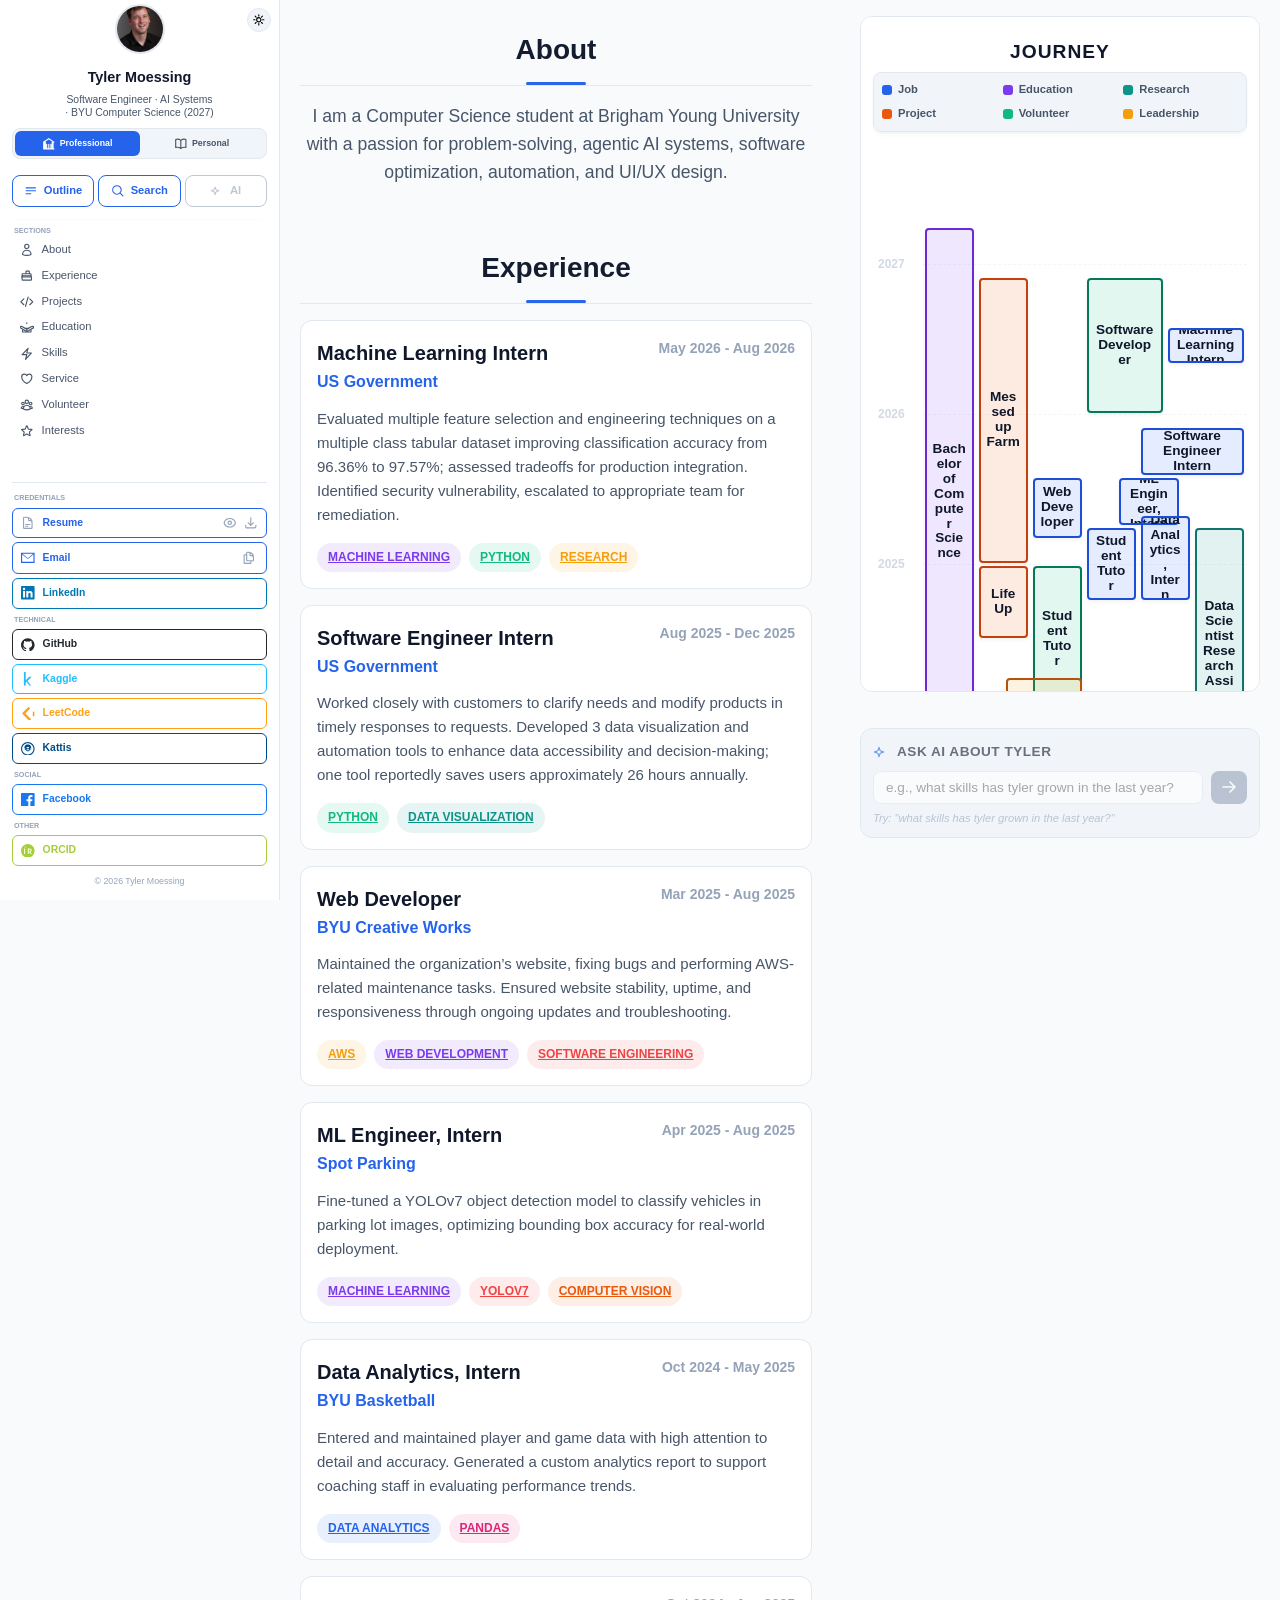
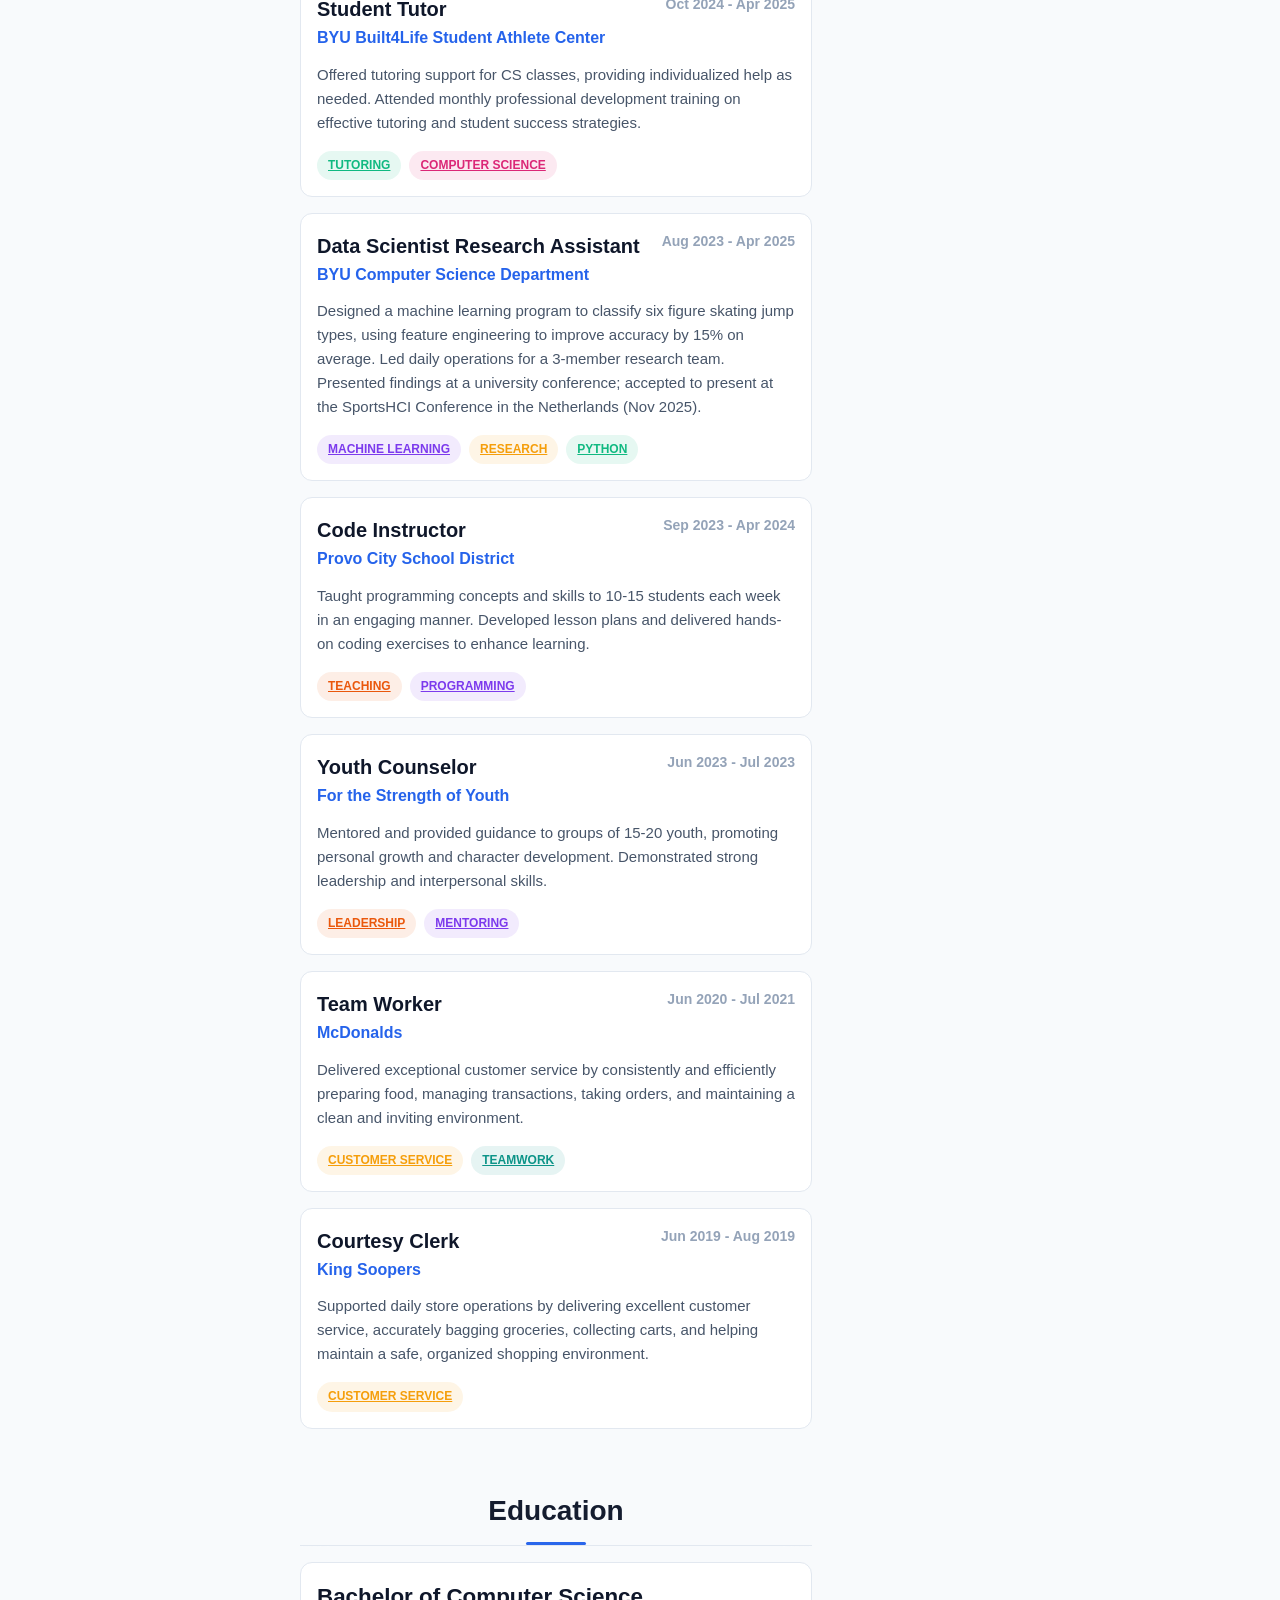
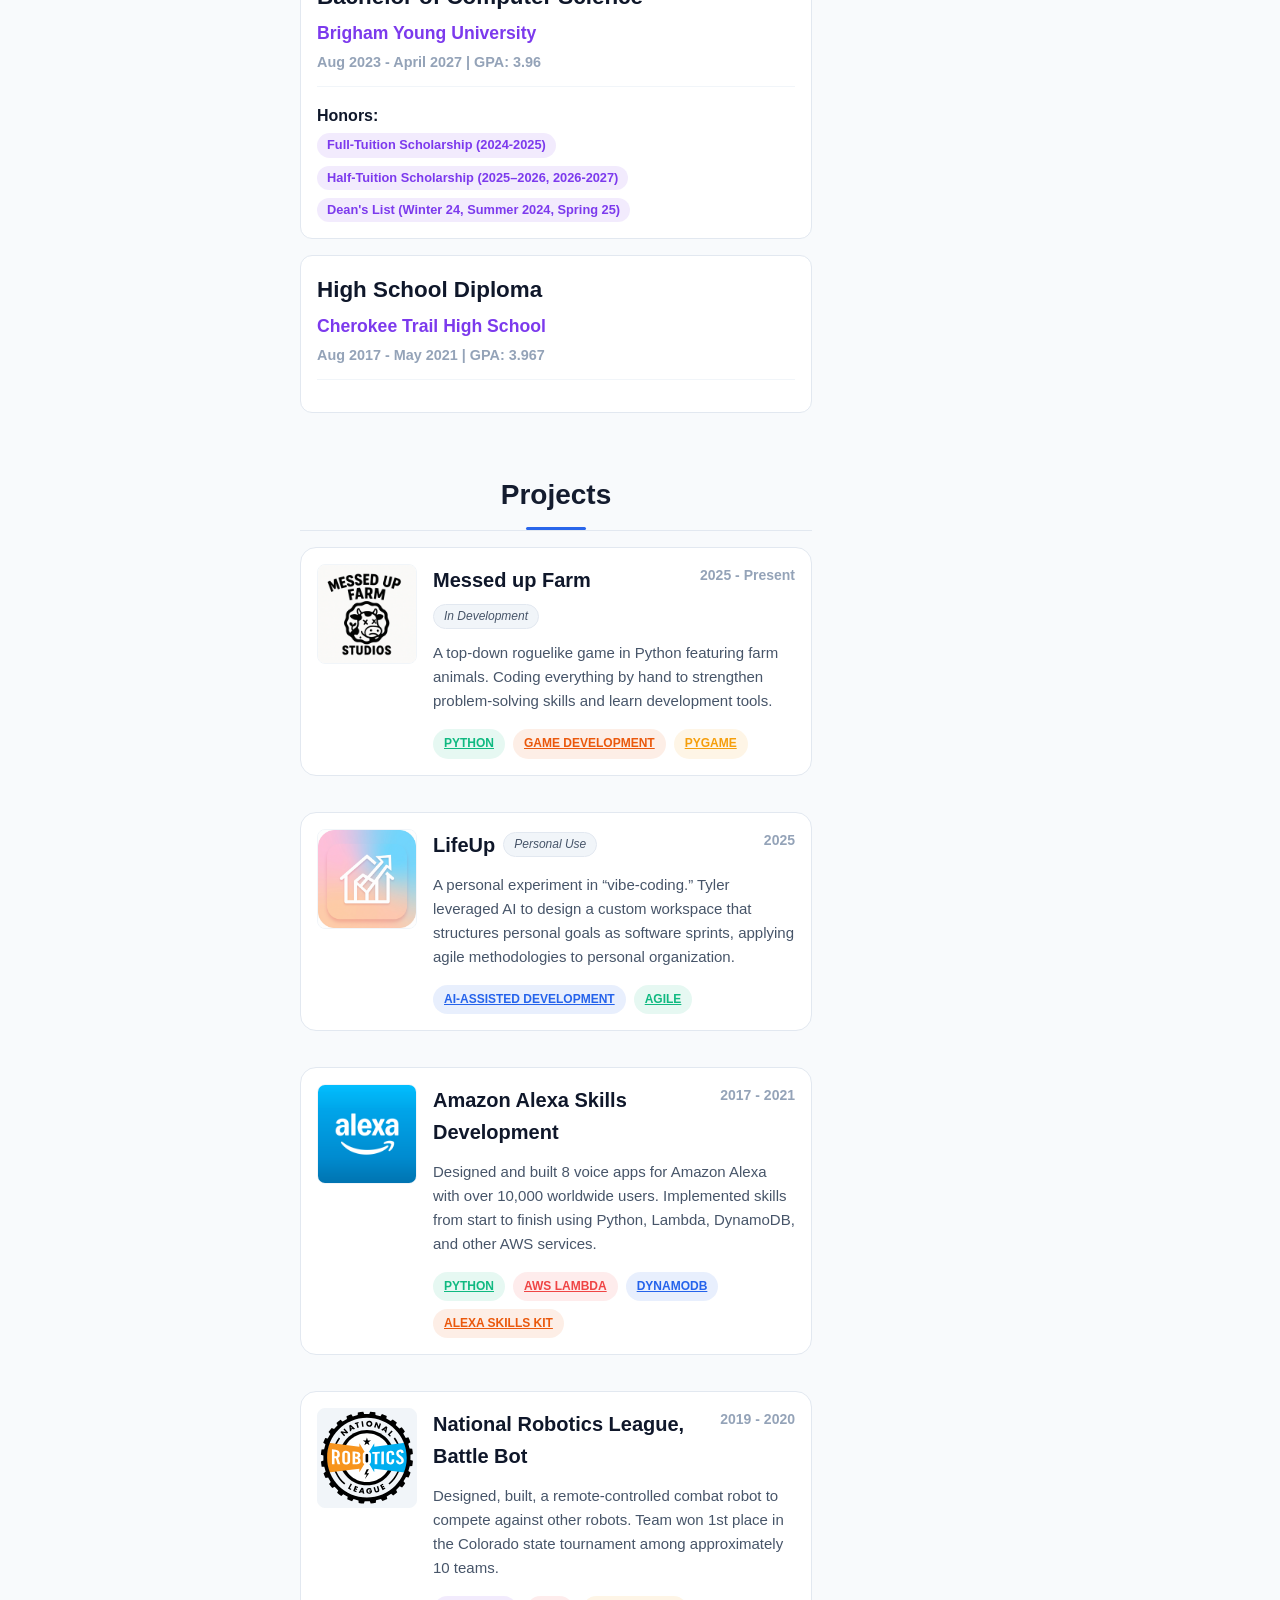
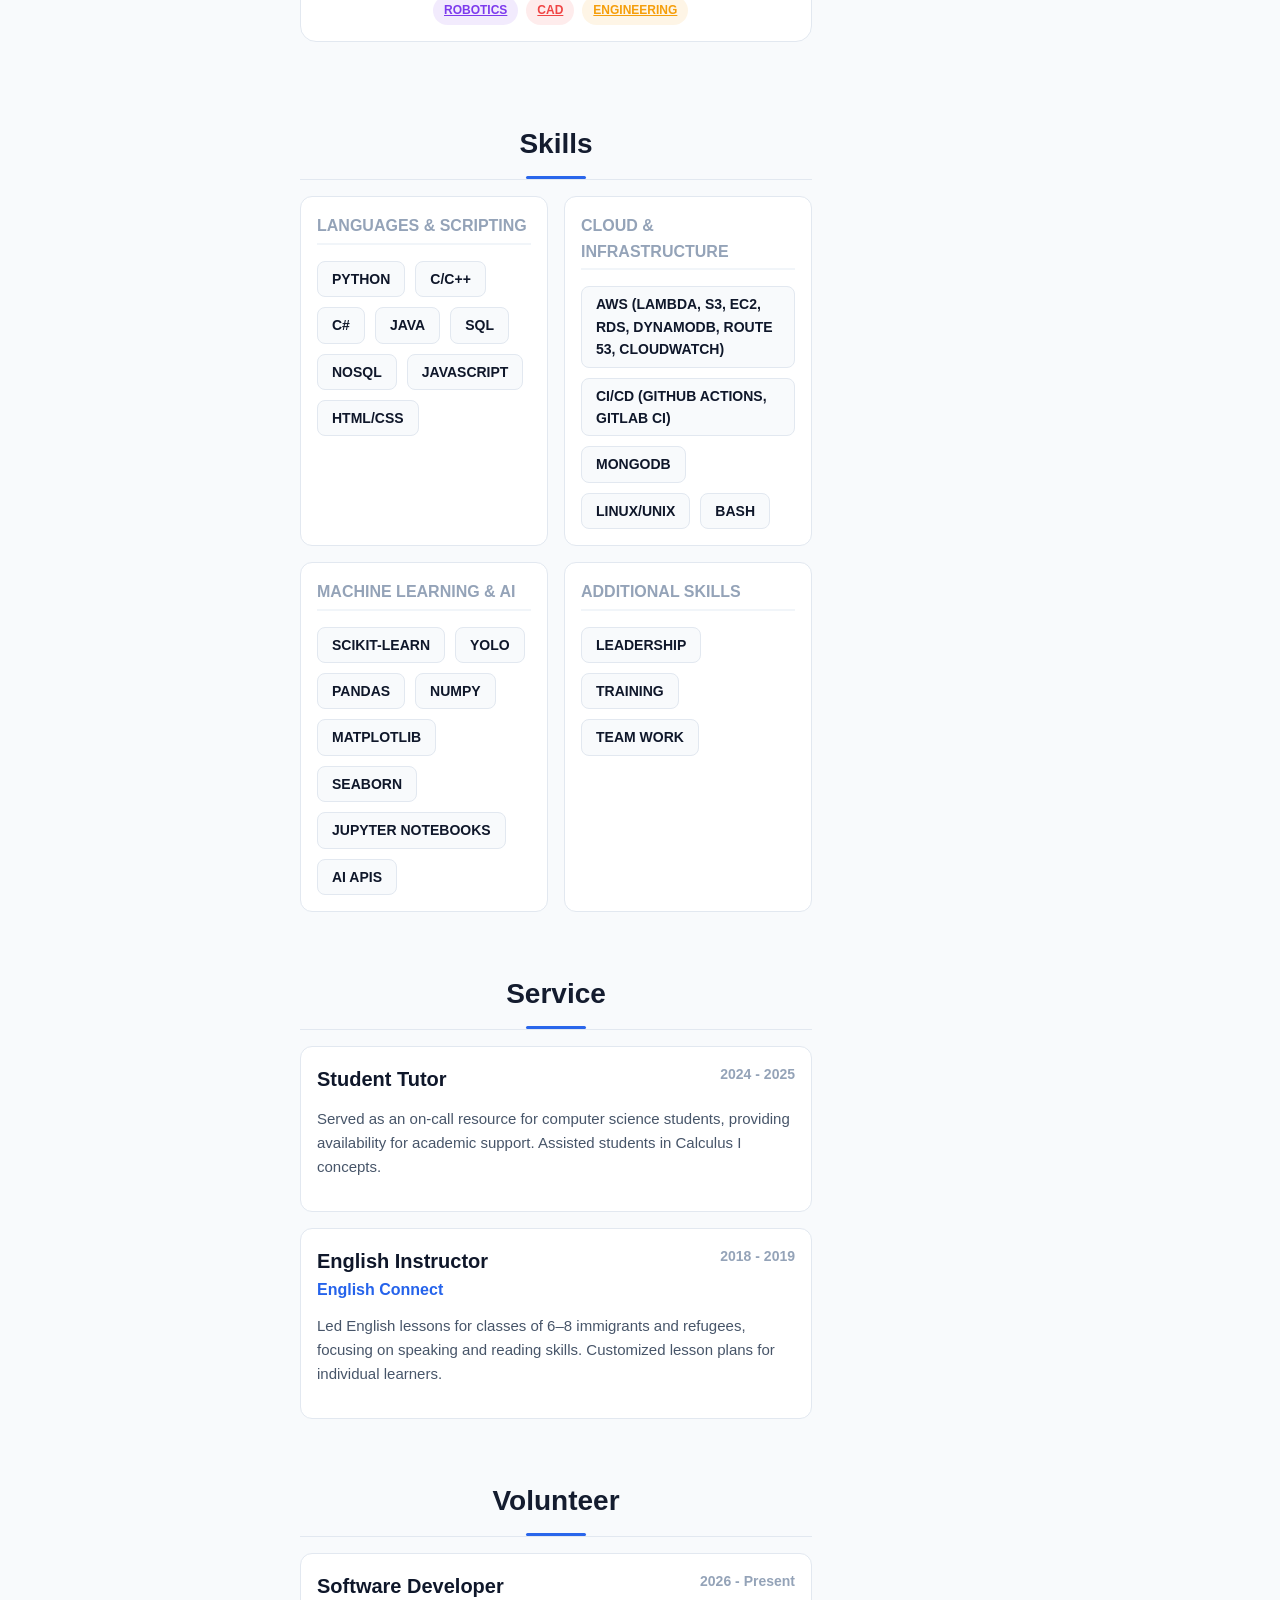
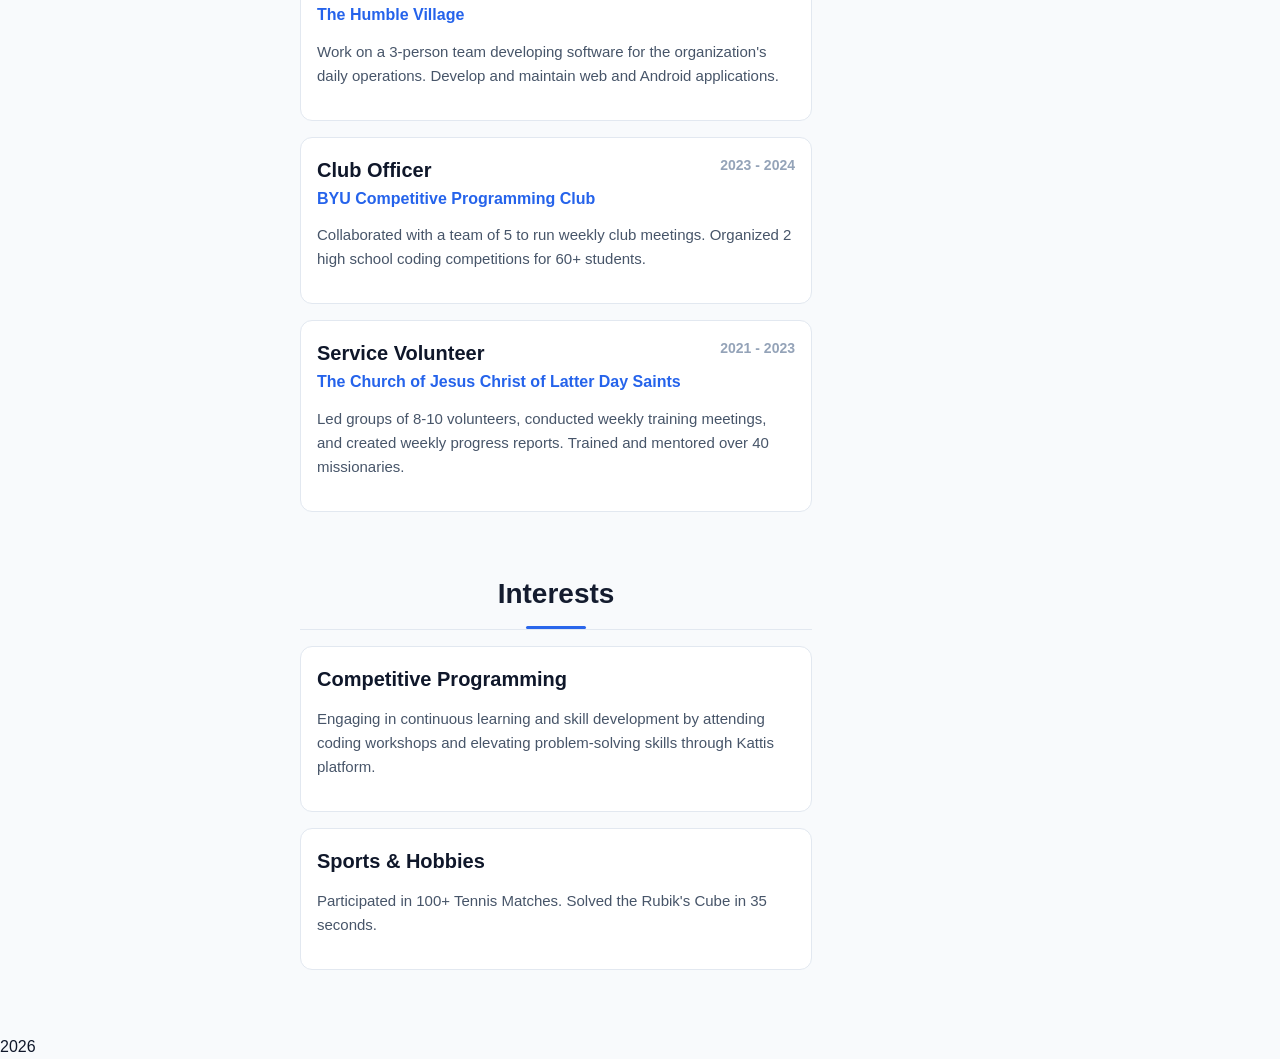
==== index.html @ d5cf5b66 "Split Personal sidebar link into Sick Picks & Plugs and Personal Projects" ====
<!DOCTYPE html>
<html lang="en">

<head>
    <meta charset="UTF-8">
    <meta name="viewport" content="width=device-width, initial-scale=1.0">
    <title>Tyler Moessing - Professional</title>
    <link rel="icon" type="image/svg+xml" href="assets/logo.svg" />
    <link rel="stylesheet" href="css/main.css">
    <script type="module" src="js/main.js"></script>
</head>

<body>
    <div class="resume-container">
        <!-- Sidebar -->
        <aside class="sidebar" id="sidebar">
            <div class="sidebar-profile">
                <div class="sidebar-top-row">
                    <div class="sidebar-profile-content">
                        <img src="" alt="Tyler Moessing" class="profile-photo">
                        <div>
                            <h1 class="profile-name"></h1>
                            <p class="profile-title"></p>
                        </div>
                    </div>
                    
                    <button class="menu-toggle" id="mobile-menu-toggle" aria-label="Toggle Navigation">
                        <span></span>
                        <span></span>
                        <span></span>
                    </button>
                </div>

                <div class="mobile-core-links">
                    <a href="#" class="mobile-action-link resume-link resume-view" title="View Resume">
                        <svg class="icon icon-stroke" viewBox="0 0 24 24" xmlns="http://www.w3.org/2000/svg"><path d="M19.5 14.25v-2.625a3.375 3.375 0 0 0-3.375-3.375h-1.5A1.125 1.125 0 0 1 13.5 7.125v-1.5a3.375 3.375 0 0 0-3.375-3.375H8.25m0 12.75h7.5m-7.5 3H12M10.5 2.25H5.625c-.621 0-1.125.504-1.125 1.125v17.25c0 .621.504 1.125 1.125 1.125h12.75c.621 0 1.125-.504 1.125-1.125V11.25a9 9 0 0 0-9-9Z" /></svg>
                        Resume
                    </a>
                    <a href="#" class="mobile-action-link email" title="Email">
                        <svg class="icon icon-fill" viewBox="0 0 24 24" xmlns="http://www.w3.org/2000/svg"><path d="M0 3v18h24V3H0zm21.518 2L12 12.713 2.482 5h19.036zM2 19V6.183l10 8.116 10-8.116V19H2z"/></svg>
                        Email
                    </a>
                    <a href="#" class="mobile-action-link linkedin" target="_blank" title="LinkedIn">
                        <svg class="icon icon-fill" viewBox="0 0 24 24" xmlns="http://www.w3.org/2000/svg"><path d="M20.447 20.452h-3.554v-5.569c0-1.328-.027-3.037-1.852-3.037-1.853 0-2.136 1.445-2.136 2.939v5.667H9.351V9h3.414v1.561h.046c.477-.9 1.637-1.85 3.37-1.85 3.601 0 4.267 2.37 4.267 5.455v6.286zM5.337 7.433c-1.144 0-2.063-.926-2.063-2.065 0-1.138.92-2.063 2.063-2.063 1.14 0 2.064.925 2.064 2.063 0 1.139-.925 2.065-2.064 2.065zm1.782 13.019H3.555V9h3.564v11.452zM22.225 0H1.771C.792 0 0 .774 0 1.729v20.542C0 23.227.792 24 1.771 24h20.451C23.2 24 24 23.227 24 22.271V1.729C24 .774 23.2 0 22.222 0h.003z"/></svg>
                        LinkedIn
                    </a>
                </div>
            </div>

            <nav class="nav-links">
                <div class="toggle-container">
                    <div class="toggle-slider"></div>
                    <button onclick="switchView('resume')" class="toggle-btn active" id="btn-resume">
                        <svg class="icon icon-stroke" viewBox="0 0 24 24" xmlns="http://www.w3.org/2000/svg"><path d="M12 21v-8.25M15.75 21v-8.25M8.25 21v-8.25M3 9l9-6 9 6m-1.5 12V10.332A4.833 4.833 0 0 1 18 9v12m-12 0V9a4.833 4.833 0 0 1-1.5 1.332V21M3 21h18M3 9v12m0-12a4.833 4.833 0 0 1 1.5-1.332V9A4.833 4.833 0 0 1 3 9Z" /></svg>
                        Professional
                    </button>
                    <button onclick="switchView('library')" class="toggle-btn" id="btn-library">
                        <svg class="icon icon-stroke" viewBox="0 0 24 24" xmlns="http://www.w3.org/2000/svg"><path d="M12 6.042A8.967 8.967 0 0 0 6 3.75c-1.052 0-2.062.18-3 .512v14.25A8.987 8.987 0 0 1 6 18c2.305 0 4.408.867 6 2.292m0-14.25a8.966 8.966 0 0 1 6-2.292c1.052 0 2.062.18 3 .512v14.25A8.987 8.987 0 0 0 18 18c-2.305 0-4.408.867-6 2.292m0-14.25v14.25" /></svg>
                        Personal
                    </button>
                </div>
                
                <div id="sidebar-search-container" class="professional-only-nav">
                    <a href="#/professional" id="btn-outline-nav" class="btn-outline sidebar-btn outline-nav" onclick="event.preventDefault(); switchView('resume');">
                        <svg class="icon icon-stroke" viewBox="0 0 24 24" xmlns="http://www.w3.org/2000/svg"><path d="M3.75 6.75h16.5M3.75 12h16.5m-16.5 5.25H12" /></svg>
                        Outline
                    </a>
                    <a href="#/professional/search" class="btn-outline sidebar-btn search-nav" onclick="event.preventDefault(); switchView('search');">
                        <svg class="icon icon-stroke" viewBox="0 0 24 24" xmlns="http://www.w3.org/2000/svg"><path d="m21 21-5.197-5.197m0 0A7.5 7.5 0 1 0 5.196 5.196a7.5 7.5 0 0 0 10.607 10.607Z" /></svg>
                        Search
                    </a>
                    <a class="btn-outline sidebar-btn ai-nav disabled" aria-disabled="true" data-tooltip="Coming soon">
                        <svg class="icon icon-stroke" viewBox="0 0 24 24" xmlns="http://www.w3.org/2000/svg"><path d="M9.813 15.904L9 18.75l-.813-2.846a4.5 4.5 0 00-3.09-3.09L2.25 12l2.846-.813a4.5 4.5 0 003.09-3.09L9 5.25l.813 2.846a4.5 4.5 0 003.09 3.09L15.75 12l-2.846.813a4.5 4.5 0 00-3.09 3.09z" /></svg>
                        AI
                    </a>
                </div>

                <div class="nav-separator professional-only-nav"></div>
                <div class="sidebar-link-header">Sections</div>

                <a href="#about" class="nav-link resume-nav">
                    <svg class="icon icon-stroke" viewBox="0 0 24 24" xmlns="http://www.w3.org/2000/svg"><path d="M15.75 6a3.75 3.75 0 1 1-7.5 0 3.75 3.75 0 0 1 7.5 0ZM4.501 20.118a7.5 7.5 0 0 1 14.998 0A17.933 17.933 0 0 1 12 21.75c-2.676 0-5.216-.584-7.499-1.632Z" /></svg>
                    About
                </a>
                <a href="#experience" class="nav-link resume-nav">
                    <svg class="icon icon-stroke" viewBox="0 0 24 24" xmlns="http://www.w3.org/2000/svg"><path d="M20.25 14.15v4.25c0 .621-.504 1.125-1.125 1.125H4.875c-.621 0-1.125-.504-1.125-1.125v-4.25m16.5 0a2.25 2.25 0 0 0-2.25-2.25H5.25a2.25 2.25 0 0 0-2.25 2.25m16.5 0V9.45c0-.621-.504-1.125-1.125-1.125h-13.5c-.621 0-1.125.504-1.125 1.125v4.7m16.5 0h-16.5m16.5 0h-16.5m16.5 0h-16.5M10.5 8.25V4.875c0-.621.504-1.125 1.125-1.125h3.75c.621 0 1.125.504 1.125 1.125V8.25" /></svg>
                    Experience
                </a>
                <a href="#projects-section" class="nav-link resume-nav">
                    <svg class="icon icon-stroke" viewBox="0 0 24 24" xmlns="http://www.w3.org/2000/svg"><path d="M17.25 6.75 22.5 12l-5.25 5.25m-10.5 0L1.5 12l5.25-5.25m7.5-3-4.5 16.5" /></svg>
                    Projects
                </a>
                <a href="#education" class="nav-link resume-nav">
                    <svg class="icon icon-stroke" viewBox="0 0 24 24" xmlns="http://www.w3.org/2000/svg"><path d="M4.26 10.147L12 14.64l7.74-4.493a4.5 4.5 0 0 1 4.5 0l.26.151a.75.75 0 0 1 0 1.299l-12 6.975a.75.75 0 0 1-.75 0l-12-6.975a.75.75 0 0 1 0-1.299l.26-.151a4.5 4.5 0 0 1 4.5 0Z" /><path d="M4.5 16.5v1.875a1.125 1.125 0 0 0 1.125 1.125h12.75A1.125 1.125 0 0 0 19.5 18.375V16.5M12 3v1.5m0 9V18m-3-5.25h6" /></svg>
                    Education
                </a>
                <a href="#skills" class="nav-link resume-nav">
                    <svg class="icon icon-stroke" viewBox="0 0 24 24" xmlns="http://www.w3.org/2000/svg"><path d="m3.75 13.5 10.5-11.25L12 10.5h8.25L9.75 21.75 12 13.5H3.75Z" /></svg>
                    Skills
                </a>
                <a href="#service" class="nav-link resume-nav">
                    <svg class="icon icon-stroke" viewBox="0 0 24 24" xmlns="http://www.w3.org/2000/svg"><path d="M21 8.25c0-2.485-2.099-4.5-4.688-4.5-1.935 0-3.597 1.126-4.312 2.733-.715-1.607-2.377-2.733-4.313-2.733C5.1 3.75 3 5.765 3 8.25c0 7.22 9 12 9 12s9-4.78 9-12Z" /></svg>
                    Service
                </a>
                <a href="#volunteer" class="nav-link resume-nav">
                    <svg class="icon icon-stroke" viewBox="0 0 24 24" xmlns="http://www.w3.org/2000/svg"><path d="M18 18.72a9.094 9.094 0 0 0 3.741-.479 3 3 0 0 0-4.682-2.72m.94 3.198.001.031c0 .225-.012.447-.037.666A11.944 11.944 0 0 1 12 21c-2.17 0-4.207-.576-5.963-1.584A6.062 6.062 0 0 1 6 18.719m12 0a5.971 5.971 0 0 0-.941-3.197m0 0A5.995 5.995 0 0 0 12 12.75a5.995 5.995 0 0 0-5.058 2.772m0 0a3 3 0 0 0-4.681 2.72 8.986 8.986 0 0 0 3.74.477m.94-3.197a5.971 5.971 0 0 0-.94 3.197M15 6.75a3 3 0 1 1-6 0 3 3 0 0 1 6 0Zm6 3a2.25 2.25 0 1 1-4.5 0 2.25 2.25 0 0 1 4.5 0Zm-13.5 0a2.25 2.25 0 1 1-4.5 0 2.25 2.25 0 0 1 4.5 0Z" /></svg>
                    Volunteer
                </a>
                <a href="#interests" class="nav-link resume-nav">
                    <svg class="icon icon-stroke" viewBox="0 0 24 24" xmlns="http://www.w3.org/2000/svg"><path d="M11.48 3.499a.562.562 0 0 1 1.04 0l2.125 5.111a.563.563 0 0 0 .475.345l5.518.442c.499.04.701.663.321.988l-4.204 3.602a.563.563 0 0 0-.182.557l1.285 5.385a.562.562 0 0 1-.84.61l-4.725-2.885a.563.563 0 0 0-.586 0L6.982 20.54a.562.562 0 0 1-.84-.61l1.285-5.386a.562.562 0 0 0-.182-.557l-4.204-3.602a.563.563 0 0 1 .321-.988l5.518-.442a.563.563 0 0 0 .475-.345L11.48 3.5Z" /></svg>
                    Interests
                </a>
                
                <a href="#/personal/sick-picks-and-plugs" class="nav-link library-nav" id="nav-picks" style="display: none;">
                    <svg class="icon icon-stroke" viewBox="0 0 24 24" xmlns="http://www.w3.org/2000/svg"><path d="M15.362 5.214A8.252 8.252 0 0 1 12 21 8.25 8.25 0 0 1 6.038 7.048 8.287 8.287 0 0 0 9 9.601a8.983 8.983 0 0 1 3.361-6.867 8.21 8.21 0 0 0 3 2.48Z" /><path d="M12 18a3.75 3.75 0 1 0 0-7.5 3.75 3.75 0 0 0 0 7.5Z" /></svg>
                    Sick Picks &amp; Plugs
                </a>
                <a href="#/personal/personal-projects" class="nav-link library-nav" id="nav-personal-projects" style="display: none;">
                    <svg class="icon icon-stroke" viewBox="0 0 24 24" xmlns="http://www.w3.org/2000/svg"><path d="M17.25 6.75 22.5 12l-5.25 5.25m-10.5 0L1.5 12l5.25-5.25m7.5-3-4.5 16.5" /></svg>
                    Personal Projects
                </a>
            </nav>

            <div class="social-links">
                <div class="sidebar-link-header">Credentials</div>
                <div class="social-link resume-combined-link">
                    <svg class="icon icon-stroke" viewBox="0 0 24 24" xmlns="http://www.w3.org/2000/svg"><path d="M19.5 14.25v-2.625a3.375 3.375 0 0 0-3.375-3.375h-1.5A1.125 1.125 0 0 1 13.5 7.125v-1.5a3.375 3.375 0 0 0-3.375-3.375H8.25m0 12.75h7.5m-7.5 3H12M10.5 2.25H5.625c-.621 0-1.125.504-1.125 1.125v17.25c0 .621.504 1.125 1.125 1.125h12.75c.621 0 1.125-.504 1.125-1.125V11.25a9 9 0 0 0-9-9Z" /></svg>
                    <span class="label">Resume</span>
                    <div class="resume-actions-compact">
                        <a href="#" target="_blank" class="resume-view" title="View Resume">
                            <svg class="icon icon-stroke" viewBox="0 0 24 24" xmlns="http://www.w3.org/2000/svg"><path d="M2.036 12.322a1.012 1.012 0 0 1 0-.639C3.423 7.51 7.36 4.5 12 4.5c4.638 0 8.573 3.007 9.963 7.178.07.207.07.431 0 .639C20.577 16.49 16.64 19.5 12 19.5c-4.638 0-8.573-3.007-9.963-7.178Z" /><path d="M15 12a3 3 0 1 1-6 0 3 3 0 0 1 6 0Z" /></svg>
                        </a>
                        <a href="#" target="_blank" class="resume-download" title="Download Resume">
                            <svg class="icon icon-stroke" viewBox="0 0 24 24" xmlns="http://www.w3.org/2000/svg"><path d="M3 16.5v2.25A2.25 2.25 0 0 0 5.25 21h13.5A2.25 2.25 0 0 0 21 18.75V16.5M7.5 12l4.5 4.5m0 0 4.5-4.5M12 3v13.5" /></svg>
                        </a>
                    </div>
                </div>
                <a href="#" class="social-link email">
                    <svg class="icon icon-fill" viewBox="0 0 24 24" xmlns="http://www.w3.org/2000/svg"><path d="M0 3v18h24V3H0zm21.518 2L12 12.713 2.482 5h19.036zM2 19V6.183l10 8.116 10-8.116V19H2z"/></svg>
                    <span class="label">Email</span>
                    <button class="copy-btn" title="Copy Email" onclick="event.preventDefault(); event.stopPropagation(); copyLink(this)">
                        <svg class="icon icon-stroke" viewBox="0 0 24 24" xmlns="http://www.w3.org/2000/svg"><path d="M15.75 17.25v3.375c0 .621-.504 1.125-1.125 1.125h-9.75a1.125 1.125 0 0 1-1.125-1.125V7.875c0-.621.504-1.125 1.125-1.125H6.75a9.06 9.06 0 0 1 1.5.124m7.5 10.376h3.375c.621 0 1.125-.504 1.125-1.125V11.25c0-4.46-3.243-8.161-7.5-8.876a9.06 9.06 0 0 0-1.5-.124H9.375c-.621 0-1.125.504-1.125 1.125v3.5m7.5 10.375H9.375a1.125 1.125 0 0 1-1.125-1.125v-9.25m12 6.625v-1.875a3.375 3.375 0 0 0-3.375-3.375h-1.5a1.125 1.125 0 0 1-1.125-1.125v-1.5a3.375 3.375 0 0 0-3.375-3.375H9.75" /></svg>
                    </button>
                </a>
                <a href="#" target="_blank" class="social-link linkedin">
                    <svg class="icon icon-fill" viewBox="0 0 24 24" xmlns="http://www.w3.org/2000/svg"><path d="M20.447 20.452h-3.554v-5.569c0-1.328-.027-3.037-1.852-3.037-1.853 0-2.136 1.445-2.136 2.939v5.667H9.351V9h3.414v1.561h.046c.477-.9 1.637-1.85 3.37-1.85 3.601 0 4.267 2.37 4.267 5.455v6.286zM5.337 7.433c-1.144 0-2.063-.926-2.063-2.065 0-1.138.92-2.063 2.063-2.063 1.14 0 2.064.925 2.064 2.063 0 1.139-.925 2.065-2.064 2.065zm1.782 13.019H3.555V9h3.564v11.452zM22.225 0H1.771C.792 0 0 .774 0 1.729v20.542C0 23.227.792 24 1.771 24h20.451C23.2 24 24 23.227 24 22.271V1.729C24 .774 23.2 0 22.222 0h.003z"/></svg>
                    LinkedIn
                </a>

                <button id="show-more-links" class="social-link" onclick="toggleMoreSocialLinks()">
                    Show More Links ▾
                </button>

                <div id="extra-social-links">
                    <div class="sidebar-link-header">Technical</div>
                    <a href="#" target="_blank" class="social-link github">
                        <svg class="icon icon-fill" viewBox="0 0 24 24" xmlns="http://www.w3.org/2000/svg"><path d="M12 .297c-6.63 0-12 5.373-12 12 0 5.303 3.438 9.8 8.205 11.385.6.113.82-.258.82-.577 0-.285-.01-1.04-.015-2.04-3.338.724-4.042-1.61-4.042-1.61C4.422 18.07 3.633 17.7 3.633 17.7c-1.087-.744.084-.729.084-.729 1.205.084 1.838 1.236 1.838 1.236 1.07 1.835 2.809 1.305 3.495.998.108-.776.417-1.305.76-1.605-2.665-.3-5.466-1.332-5.466-5.93 0-1.31.465-2.38 1.235-3.22-.135-.303-.54-1.523.105-3.176 0 0 1.005-.322 3.3 1.23.96-.267 1.98-.399 3-.405 1.02.006 2.04.138 3 .405 2.28-1.552 3.285-1.23 3.285-1.23.645 1.653.24 2.873.12 3.176.765.84 1.23 1.91 1.23 3.22 0 4.61-2.805 5.625-5.475 5.92.42.36.81 1.096.81 2.22 0 1.606-.015 2.896-.015 3.286 0 .315.21.69.825.57C20.565 22.092 24 17.592 24 12.297c0-6.627-5.373-12-12-12"/></svg>
                        GitHub
                    </a>
                    <a href="#" target="_blank" class="social-link kaggle">
                        <svg class="icon icon-fill" viewBox="0 0 24 24" xmlns="http://www.w3.org/2000/svg"><path d="M18.825 23.859c-.022.092-.117.141-.281.141h-3.139c-.187 0-.351-.082-.492-.248l-5.178-6.589-1.448 1.374v5.111c0 .235-.117.352-.351.352H5.505c-.236 0-.354-.117-.354-.352V.353c0-.233.118-.353.354-.353h2.431c.234 0 .351.12.351.353v14.343l6.203-6.272c.165-.165.322-.248.472-.248h3.27c.176 0 .285.069.325.208.026.103-.006.202-.092.298l-7.031 7.003 7.888 9.926c.101.15.101.272-.001.367Z"/></svg>
                        Kaggle
                    </a>
                    <a href="#" target="_blank" class="social-link leetcode">
                        <svg class="icon icon-fill" viewBox="0 0 24 24" xmlns="http://www.w3.org/2000/svg"><path d="M13.483 0a1.374 1.374 0 0 0-.961.414l-9.77 9.77a1.374 1.374 0 0 0 0 1.942l1.1 1.1a1.374 1.374 0 0 0 1.941 0L15.31 3.703a1.374 1.374 0 0 0 0-1.941L14.444.414A1.374 1.374 0 0 0 13.483 0zm-6.135 11.039a1.374 1.374 0 0 0-1.942 0l-1.1 1.1a1.374 1.374 0 0 0 0 1.941l9.77 9.77a1.374 1.374 0 0 0 1.942 0l1.1-1.1a1.374 1.374 0 0 0 0-1.941l-9.77-9.77zM22.213 8.062a1.374 1.374 0 0 0-1.374 1.374v6.134a1.374 1.374 0 0 0 2.748 0V9.436a1.374 1.374 0 0 0-1.374-1.374z"/></svg>
                        LeetCode
                    </a>
                    <a href="https://open.kattis.com/users/tylermoe" target="_blank" class="social-link kattis">
                        <svg class="icon icon-fill" viewBox="0 0 24 24" xmlns="http://www.w3.org/2000/svg"><path d="M12 2c5.514 0 10 4.486 10 10s-4.486 10-10 10S2 17.514 2 12 6.486 2 12 2zm0-2C5.373 0 0 5.373 0 12s5.373 12 12 12 12-5.373 12-12S18.627 0 12 0zm-2 15h4v1.5h-4V15zm0-3h4v1.5h-4V12zm0-3h4v1.5h-4V9zM7.5 13H6v-2h1.5v2zm10.5 0h-1.5v-2H18v2zM12 4c-3.313 0-6 2.687-6 6 0 1.38.47 2.648 1.258 3.66l.001.002.002.002c.813 1.054 2.062 1.734 3.477 1.815l.012.001h2.5c1.415-.081 2.664-.761 3.477-1.815l.002-.002.001-.002c.788-1.012 1.258-2.28 1.258-3.66 0-3.313-2.687-6-6-6z"/></svg>
                        Kattis
                    </a>

                    <div class="sidebar-link-header">Social</div>
                    <a href="#" target="_blank" class="social-link facebook">
                        <svg class="icon icon-fill" viewBox="0 0 24 24" xmlns="http://www.w3.org/2000/svg"><path d="M22.675 0h-21.35C.597 0 0 .597 0 1.326v21.348C0 23.403.597 24 1.325 24H12.82v-9.294H9.692v-3.622h3.128V8.413c0-3.1 1.893-4.788 4.659-4.788 1.325 0 2.463.099 2.795.143v3.24l-1.918.001c-1.504 0-1.795.715-1.795 1.763v2.313h3.587l-.467 3.622h-3.12V24h6.116c.728 0 1.325-.597 1.325-1.326V1.326C24 .597 23.403 0 22.675 0z"/></svg>
                        Facebook
                    </a>

                    <div class="sidebar-link-header">Other</div>
                    <a href="https://orcid.org/0009-0000-7558-2373" target="_blank" class="social-link orcid">
                        <svg class="icon icon-fill" viewBox="0 0 24 24" xmlns="http://www.w3.org/2000/svg"><path d="M12 0C5.372 0 0 5.372 0 12s5.372 12 12 12 12-5.372 12-12S18.628 0 12 0zM7.369 4.378c.541 0 .983.442.983.983s-.442.983-.983.983-.983-.442-.983-.983.442-.983.983-.983.442-.983.983-.983zm-.133 13.111h-1.63V7.954h1.63v9.535zm6.541 0h-1.721v-9.535h3.332c2.103 0 3.42 1.398 3.42 3.197 0 1.543-1.012 2.766-2.503 3.093l2.871 3.245h-2.13l-2.434-2.885h-1.025v2.885h.19zm0-4.464h1.341c1.173 0 1.936-.615 1.936-1.576s-.763-1.562-1.936-1.562h-1.341v3.138z"/></svg>
                        ORCID
                    </a>
                </div>
            </div>

            <div class="sidebar-footer">
                <p>&copy; <script>document.write(new Date().getFullYear())</script> Tyler Moessing</p>
            </div>

            <!-- Theme Toggle -->
            <div class="theme-toggle-container">
                <button id="theme-toggle" class="theme-toggle-btn" aria-label="Toggle theme">
                    <svg class="sun-icon icon icon-stroke" viewBox="0 0 24 24" xmlns="http://www.w3.org/2000/svg"><path d="M12 3v2.25m6.364.386-1.591 1.591M21 12h-2.25m-.386 6.364-1.591-1.591M12 18.75V21m-4.773-4.227-1.591 1.591M5.25 12H3m4.227-4.773L5.636 5.636M15.75 12a3.75 3.75 0 1 1-7.5 0 3.75 3.75 0 0 1 7.5 0Z" /></svg>
                    <svg class="moon-icon icon icon-stroke" viewBox="0 0 24 24" xmlns="http://www.w3.org/2000/svg" style="display: none;"><path d="M21.752 15.002A9.718 9.718 0 0 1 18 15.75c-5.385 0-9.75-4.365-9.75-9.75 0-1.33.266-2.597.748-3.752A9.753 9.753 0 0 0 3 11.25C3 16.635 7.365 21 12.75 21a9.753 9.753 0 0 0 9.002-5.998Z" /></svg>
                </button>
            </div>
        </aside>

        <!-- Main Content -->
        <main class="main-content">
            <div id="resume-view" class="view-section active">
                <div class="professional-layout">
                    <div class="professional-main">
                        <!-- About Section -->
                        <section id="about" class="section">
                            <h2 class="section-title">About</h2>
                            <div class="section-description"></div>
                            <div class="additional-content" id="aboutAdditional">
                                <div class="section-description"></div>
                            </div>
                            <button class="btn btn-secondary" onclick="toggleAbout()" style="display: none;">Read More</button>
                        </section>

                        <!-- Experience Section -->
                        <section id="experience" class="section">
                            <h2 class="section-title">Experience</h2>
                            <div id="experience-container">
                                <!-- Populated by content-loader.js -->
                            </div>
                            <div id="full-history-container" style="display: none; margin-top: var(--spacing-lg); text-align: center;">
                                <a href="#" target="_blank" class="btn btn-secondary full-history-link">
                                    View Full Career History →
                                </a>
                            </div>
                        </section>

                        <!-- Education Section -->
                        <section id="education" class="section">
                            <h2 class="section-title">Education</h2>
                            <div id="education-container">
                                <!-- Populated by content-loader.js -->
                            </div>
                        </section>

                        <!-- Projects Section -->
                        <section id="projects-section" class="section">
                            <h2 class="section-title">Projects</h2>
                            <div id="projects-container" class="projects-grid">
                                <!-- Populated by content-loader.js -->
                            </div>
                        </section>

                        <!-- Skills Section -->
                        <section id="skills" class="section">
                            <h2 class="section-title">Skills</h2>
                            <div class="skills-grid">
                                <!-- Populated by content-loader.js -->
                            </div>
                        </section>

                        <!-- Service Section -->
                        <section id="service" class="section">
                            <h2 class="section-title">Service</h2>
                            <div id="service-container">
                                <!-- Populated by content-loader.js -->
                            </div>
                        </section>

                        <!-- Volunteer Section -->
                        <section id="volunteer" class="section">
                            <h2 class="section-title">Volunteer</h2>
                            <div id="volunteer-container">
                                <!-- Populated by content-loader.js -->
                            </div>
                        </section>

                        <!-- Interests Section -->
                        <section id="interests" class="section">
                            <h2 class="section-title">Interests</h2>
                            <div id="interests-container">
                                <!-- Populated by content-loader.js -->
                            </div>
                        </section>
                    </div>

                    <!-- Timeline Sidebar -->
                    <aside class="timeline-sidebar">
                        <div class="timeline-sticky">
                            <h3 class="timeline-sidebar-title">Journey</h3>
                            <div class="timeline-legend">
                                <div class="legend-item"><span class="legend-dot job"></span>Job</div>
                                <div class="legend-item"><span class="legend-dot education"></span>Education</div>
                                <div class="legend-item"><span class="legend-dot research"></span>Research</div>
                                <div class="legend-item"><span class="legend-dot project"></span>Project</div>
                                <div class="legend-item"><span class="legend-dot volunteer"></span>Volunteer</div>
                                <div class="legend-item"><span class="legend-dot leadership"></span>Leadership</div>
                            </div>
                            <div id="timeline-container">
                                <!-- Populated by content-loader.js -->
                            </div>
                        </div>

                        <!-- AI Sidebar Widget -->
                        <div class="ai-sidebar-widget disabled" aria-disabled="true" data-tooltip="Coming soon">
                            <h4 class="ai-widget-title">
                                <svg class="icon icon-stroke" viewBox="0 0 24 24" xmlns="http://www.w3.org/2000/svg"><path d="M9.813 15.904L9 18.75l-.813-2.846a4.5 4.5 0 00-3.09-3.09L2.25 12l2.846-.813a4.5 4.5 0 003.09-3.09L9 5.25l.813 2.846a4.5 4.5 0 003.09 3.09L15.75 12l-2.846.813a4.5 4.5 0 00-3.09 3.09z" /></svg>
                                Ask AI about Tyler
                            </h4>
                            <div class="ai-widget-input-wrapper">
                                <input type="text" placeholder="e.g., what skills has tyler grown in the last year?" class="ai-widget-input" id="ai-sidebar-input" disabled>
                                <button class="ai-widget-btn" disabled>
                                    <svg class="icon icon-stroke" viewBox="0 0 24 24" xmlns="http://www.w3.org/2000/svg"><path d="M13.5 4.5 21 12m0 0-7.5 7.5M21 12H3" /></svg>
                                </button>
                            </div>
                            <div class="ai-widget-sample">
                                Try: "what skills has tyler grown in the last year?"
                            </div>
                        </div>
                    </aside>
                </div>
            </div>

            <div id="library-view" class="view-section" style="display: none;">
                <section id="personal-unified" class="section">
                    <div class="section-header-row" style="margin-bottom: var(--spacing-md); justify-content: center;">
                        <h2 class="section-title" style="margin-bottom: 0;">Personal</h2>
                    </div>

                    <div class="personal-toggle-container">
                        <div class="toggle-container personal-sub-toggle">
                            <div class="toggle-slider" id="personal-sub-slider"></div>
                            <button onclick="switchPersonalView('picks')" class="toggle-btn active" id="btn-picks">
                                Sick Picks & Plugs
                            </button>
                            <button onclick="switchPersonalView('projects')" class="toggle-btn" id="btn-personal-projects">
                                Personal Projects
                            </button>
                        </div>
                    </div>

                    <div id="personal-unified-container">
                        <!-- Populated by content-loader.js -->
                    </div>
                </section>
            </div>

            <div id="search-view" class="view-section" style="display: none;">
                <section class="section">
                    <div class="search-view-container">
                        <h2 class="section-title" style="margin-bottom: 0;">Search Content</h2>
                        <button onclick="goBackFromSearch()" class="btn btn-outline search-back-btn">Back to Previous</button>
                    </div>
                    
                    <div class="search-box">
                        <div class="search-input-wrapper">
                            <div class="search-input-inner">
                                <svg class="icon icon-stroke search-icon" viewBox="0 0 24 24" xmlns="http://www.w3.org/2000/svg"><path d="m21 21-5.197-5.197m0 0A7.5 7.5 0 1 0 5.196 5.196a7.5 7.5 0 0 0 10.607 10.607Z" /></svg>
                                <input type="text" id="search-input" placeholder="Search by tag, technology, or keywords..." 
                                    oninput="if(window.contentLoader) window.contentLoader.performSearch(this.value)">
                            </div>
                            <button class="btn btn-outline" style="gap: 8px; white-space: nowrap; padding: 12px 20px;" disabled title="Coming Soon">
                                <svg class="icon icon-stroke" viewBox="0 0 24 24" xmlns="http://www.w3.org/2000/svg"><path d="M9.813 15.904L9 18.75l-.813-2.846a4.5 4.5 0 00-3.09-3.09L2.25 12l2.846-.813a4.5 4.5 0 003.09-3.09L9 5.25l.813 2.846a4.5 4.5 0 003.09 3.09L15.75 12l-2.846.813a4.5 4.5 0 00-3.09 3.09zM18.259 8.722L18 9.75l-.259-1.028a2.25 2.25 0 00-1.463-1.463L15.25 7l1.028-.259a2.25 2.25 0 001.463-1.463L18 4.25l.259 1.028a2.25 2.25 0 001.463 1.463L20.75 7l-1.028.259a2.25 2.25 0 00-1.463 1.463z" /></svg>
                                Ask AI (Soon)
                            </button>
                        </div>
                        <div class="search-meta">
                            Found <span id="search-count" class="search-count-highlight">0</span> results for "<span id="search-query-display">...</span>"
                        </div>
                    </div>

                    <div id="search-results-container">
                        <!-- Populated by content-loader.js -->
                    </div>
                </section>
            </div>

            <div id="ai-view" class="view-section" style="display: none;">
                <section class="section">
                    <div class="search-view-container">
                        <h2 class="section-title" style="margin-bottom: 0;">Ask AI Assistant</h2>
                        <button onclick="goBackFromSearch()" class="btn btn-outline search-back-btn">Back to Previous</button>
                    </div>
                    <div class="card ai-empty-state">
                        <svg class="icon icon-stroke ai-empty-icon" viewBox="0 0 24 24" xmlns="http://www.w3.org/2000/svg"><path d="M9.813 15.904L9 18.75l-.813-2.846a4.5 4.5 0 00-3.09-3.09L2.25 12l2.846-.813a4.5 4.5 0 003.09-3.09L9 5.25l.813 2.846a4.5 4.5 0 003.09 3.09L15.75 12l-2.846.813a4.5 4.5 0 00-3.09 3.09zM18.259 8.722L18 9.75l-.259-1.028a2.25 2.25 0 00-1.463-1.463L15.25 7l1.028-.259a2.25 2.25 0 001.463-1.463L18 4.25l.259 1.028a2.25 2.25 0 001.463 1.463L20.75 7l-1.028.259a2.25 2.25 0 00-1.463 1.463z" /></svg>
                        <h3 class="card-title">AI Assistant Coming Soon</h3>
                        <p class="card-description">I'm currently training my assistant to help you navigate my background more effectively. Stay tuned!</p>
                    </div>
                </section>
            </div>
        </main>
    </div>

    <script>
        document.write(new Date().getFullYear())
    </script>
</body>

</html>
---- css/main.css ----
@import "variables.css";
@import "base.css";
@import "layout.css";
@import "sidebar.css";
@import "cards.css";
@import "timeline.css";
@import "search.css";
@import "responsive.css";
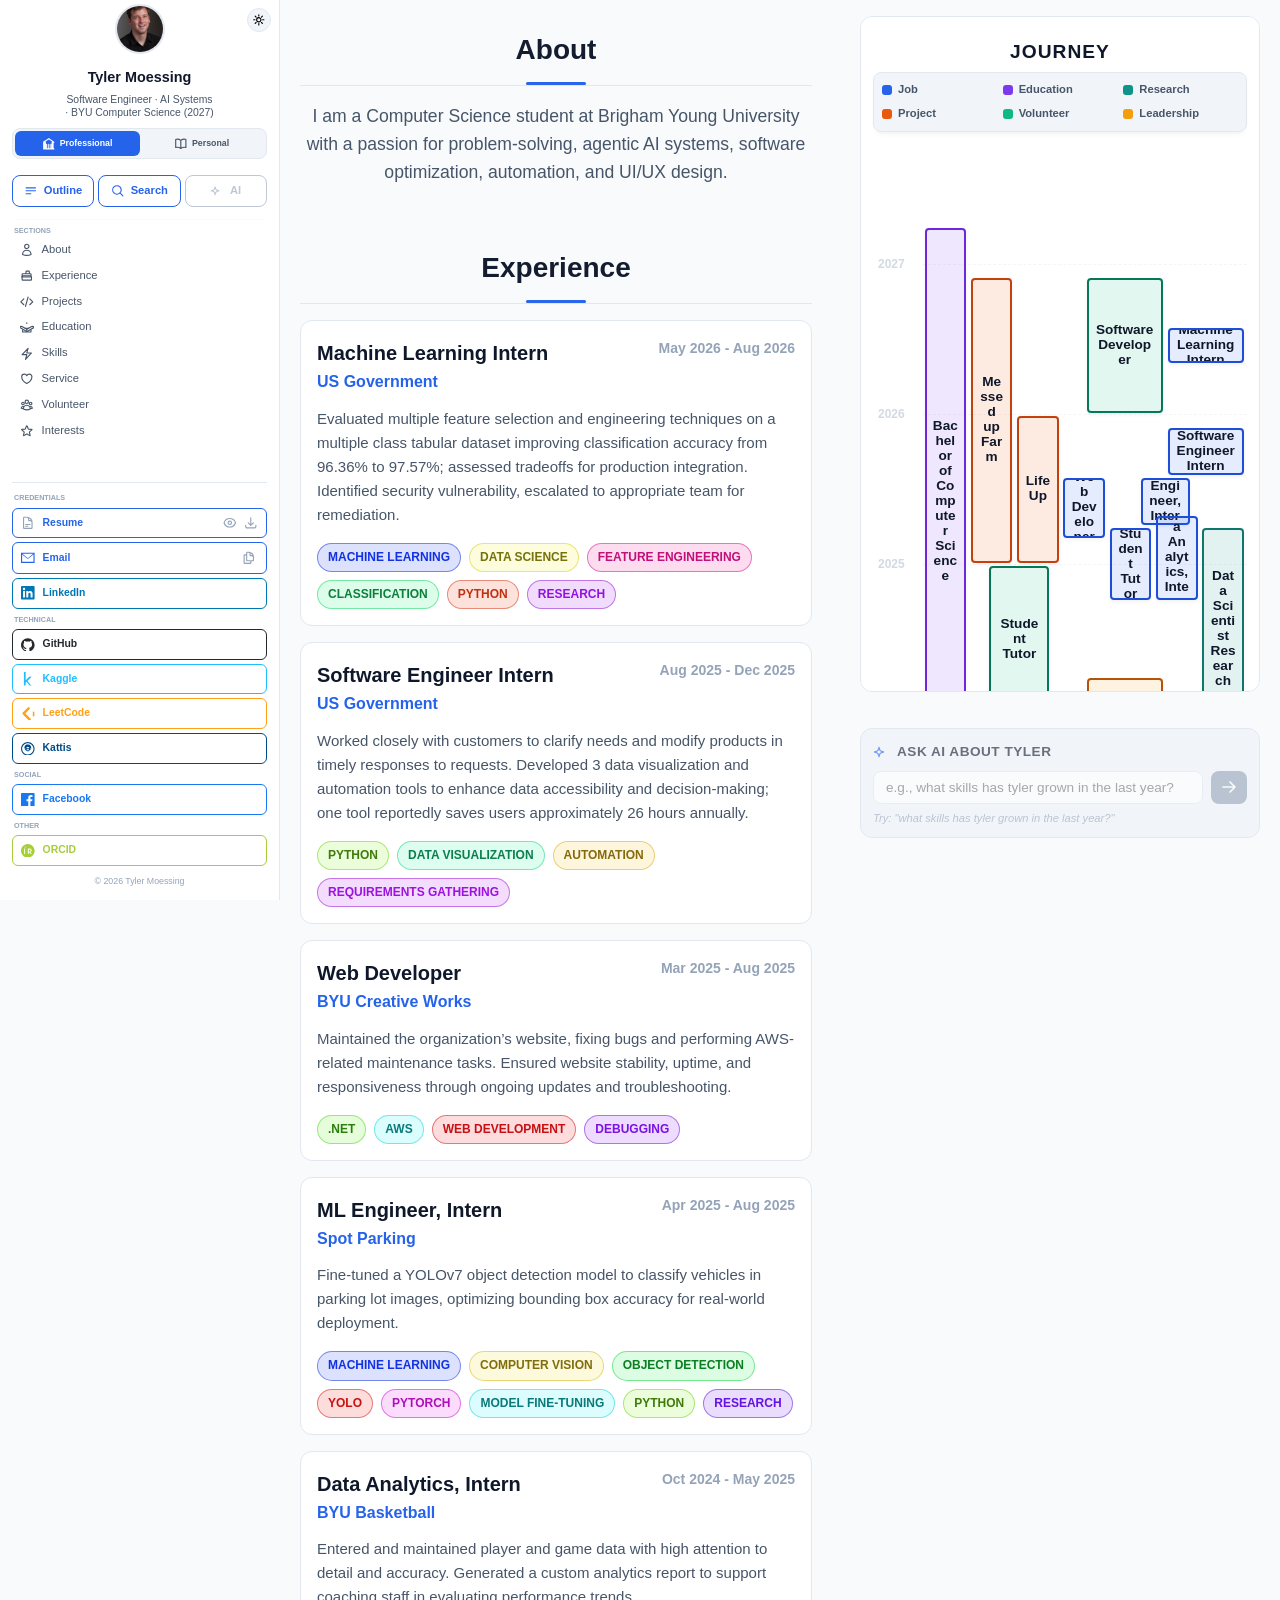
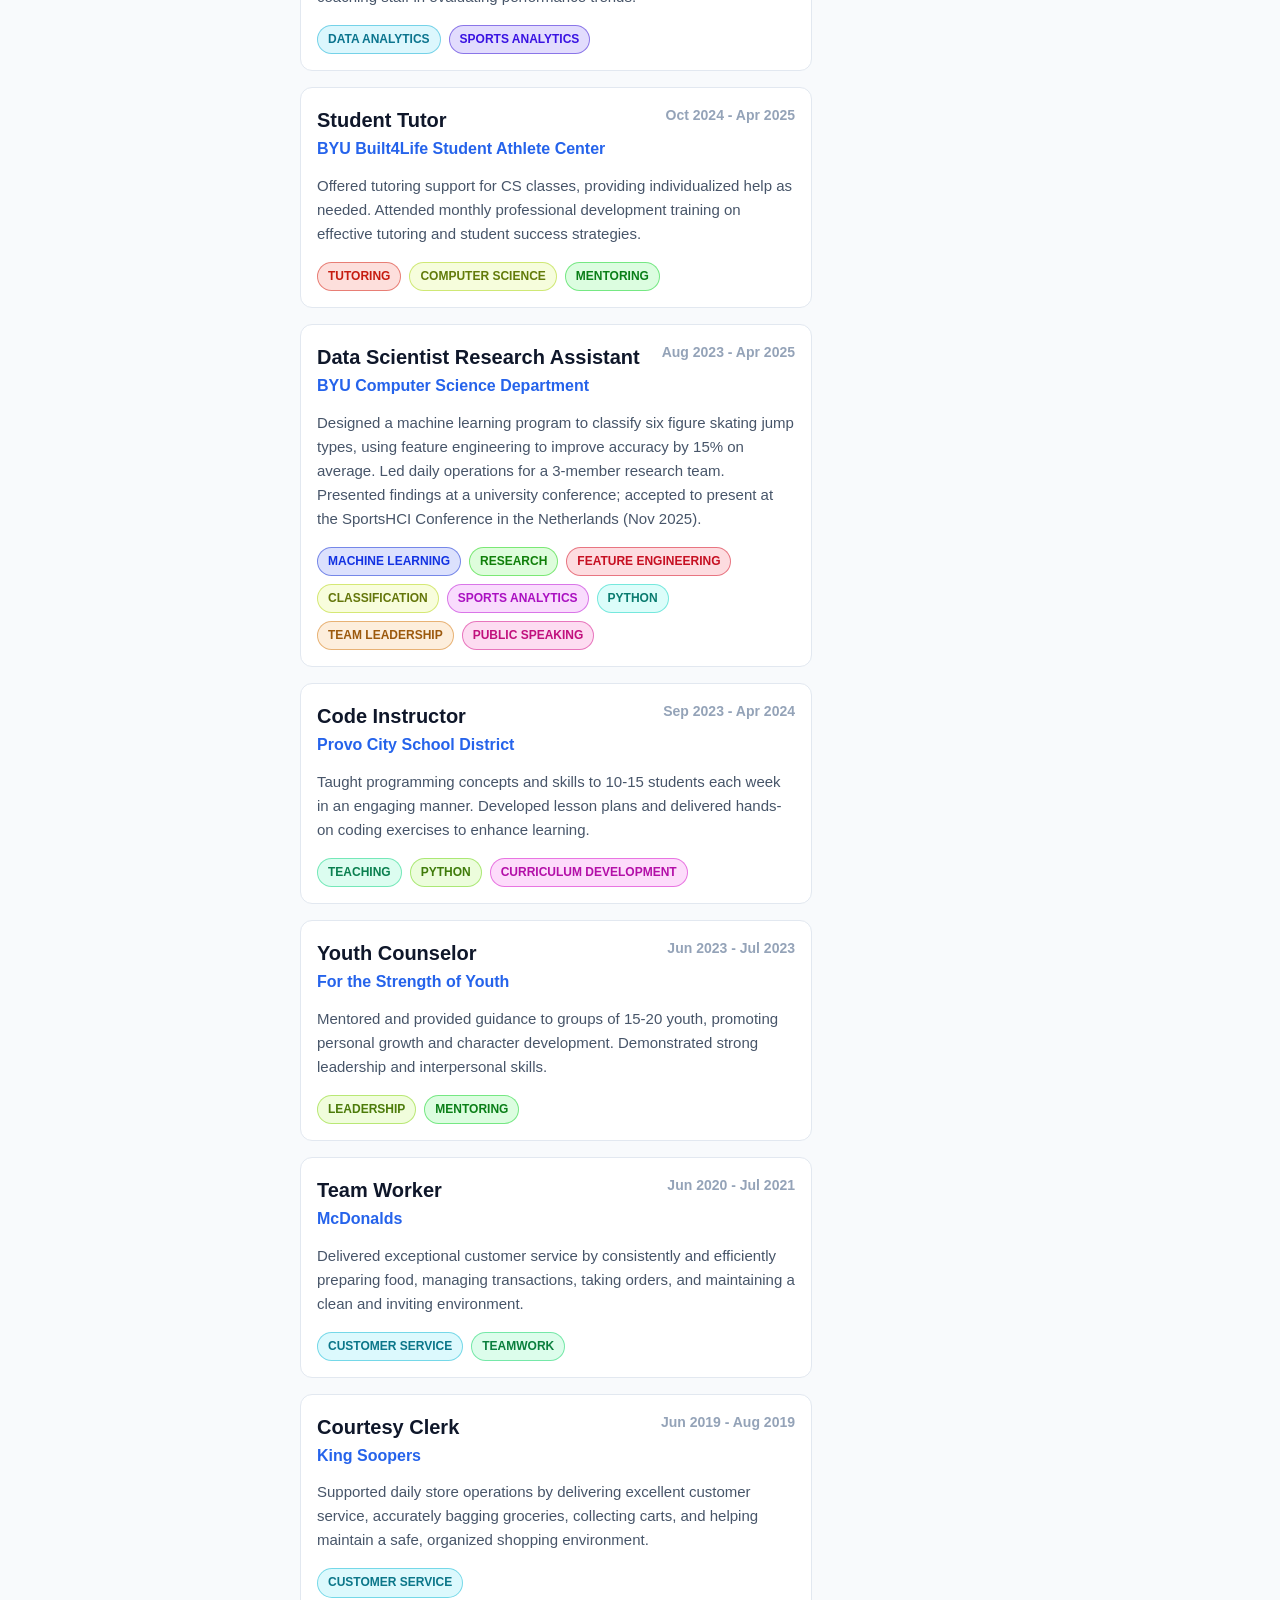
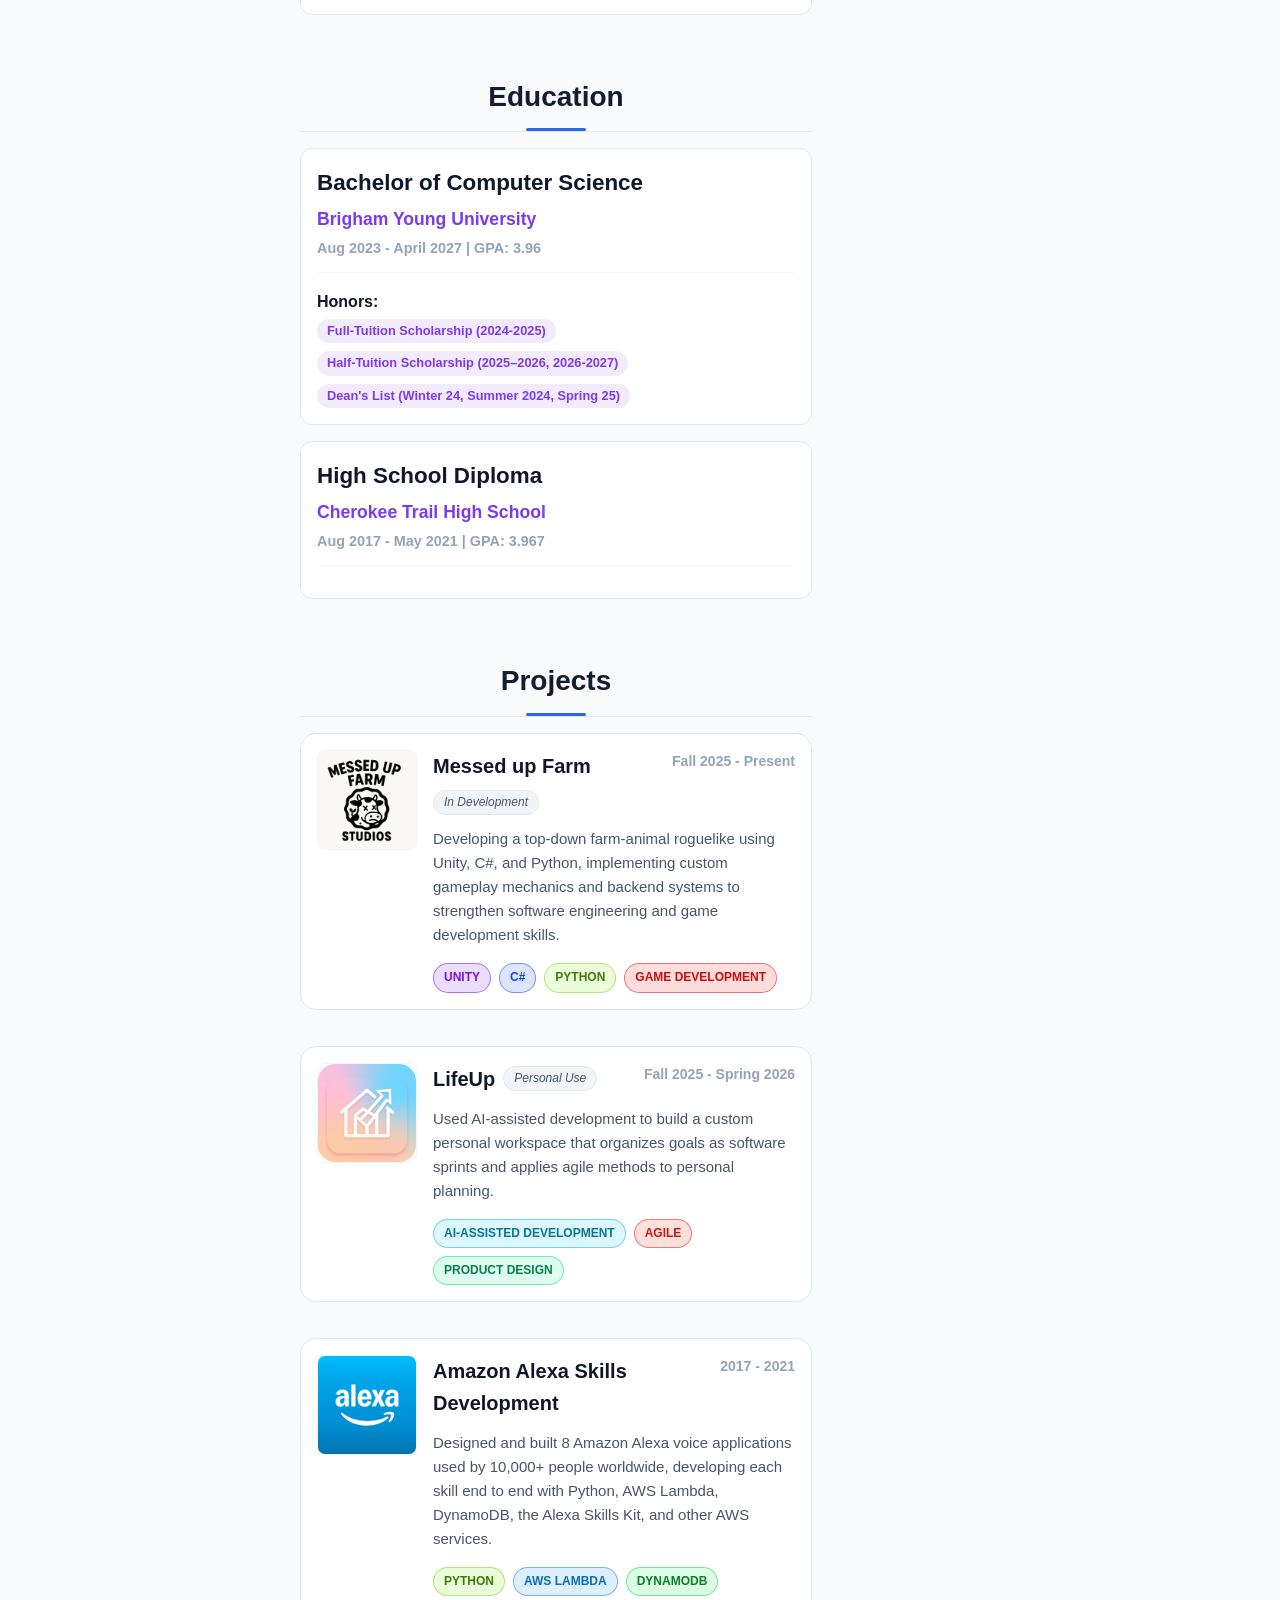
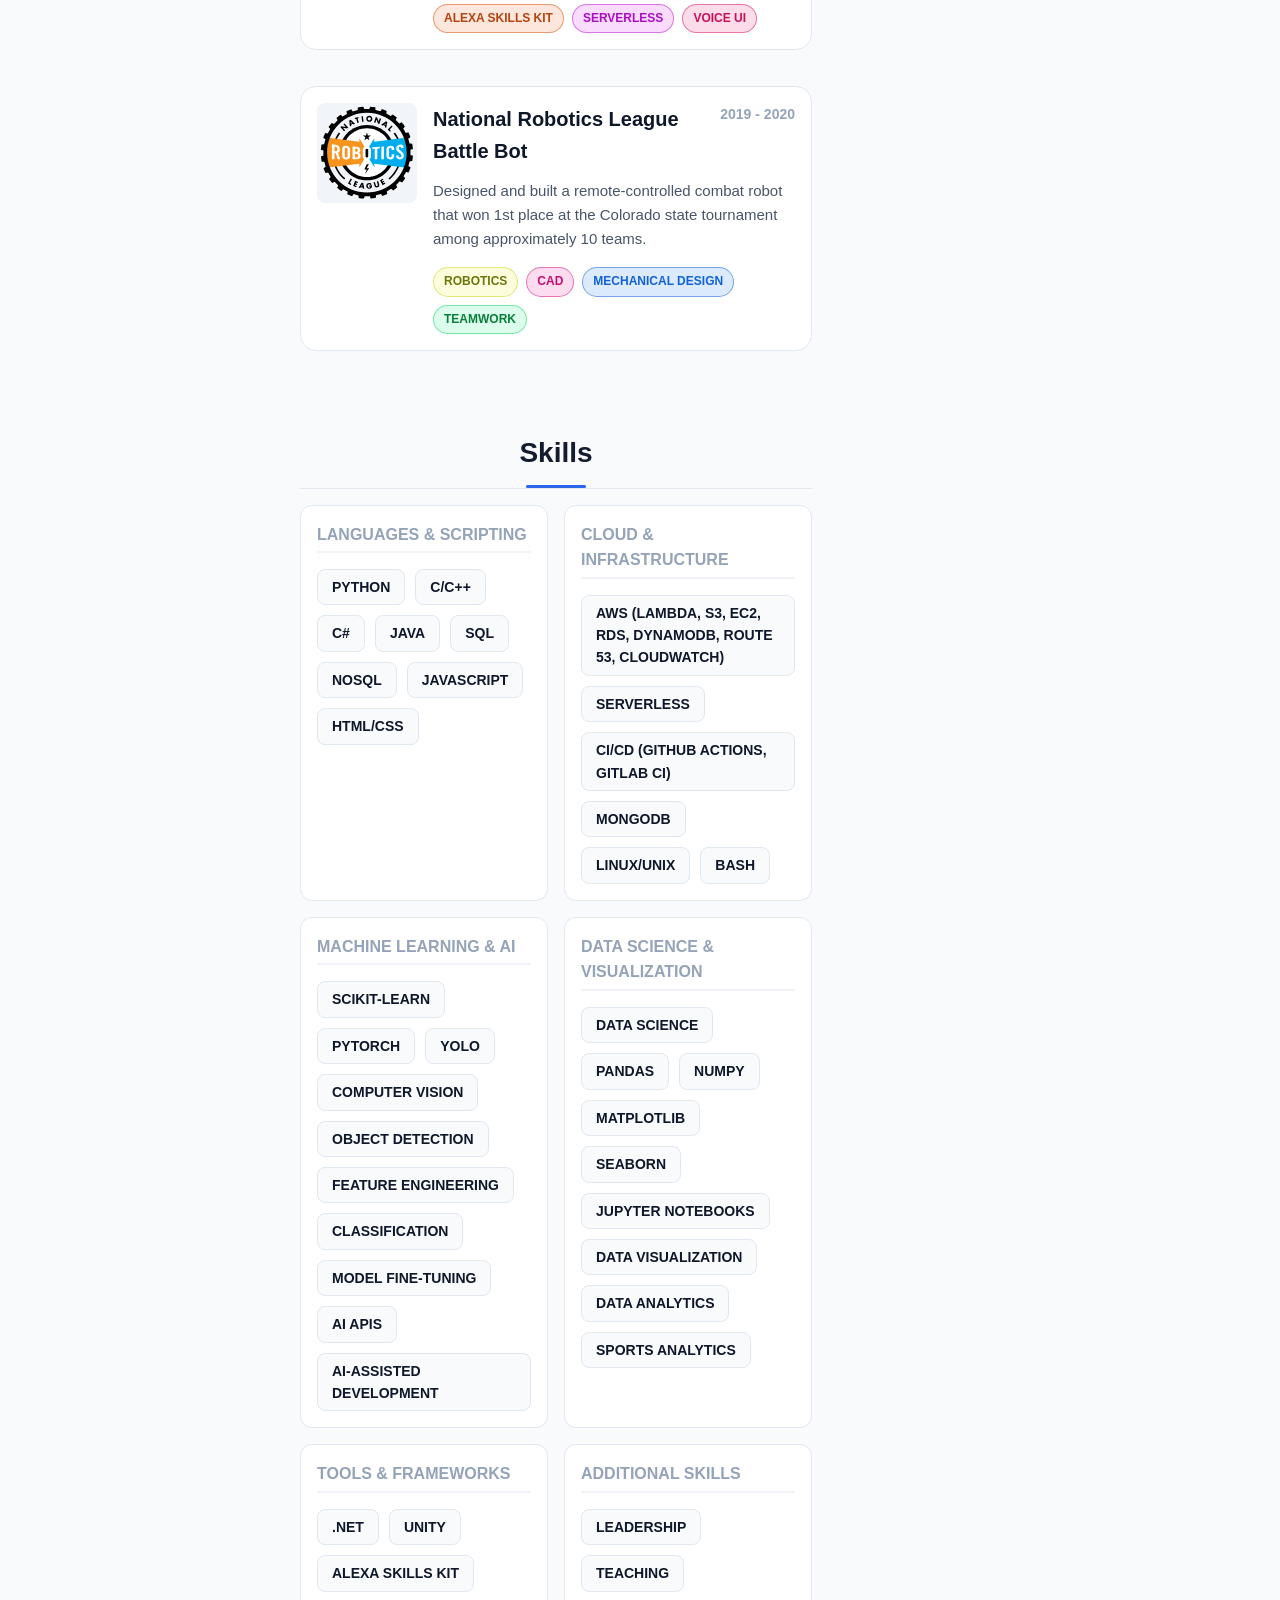
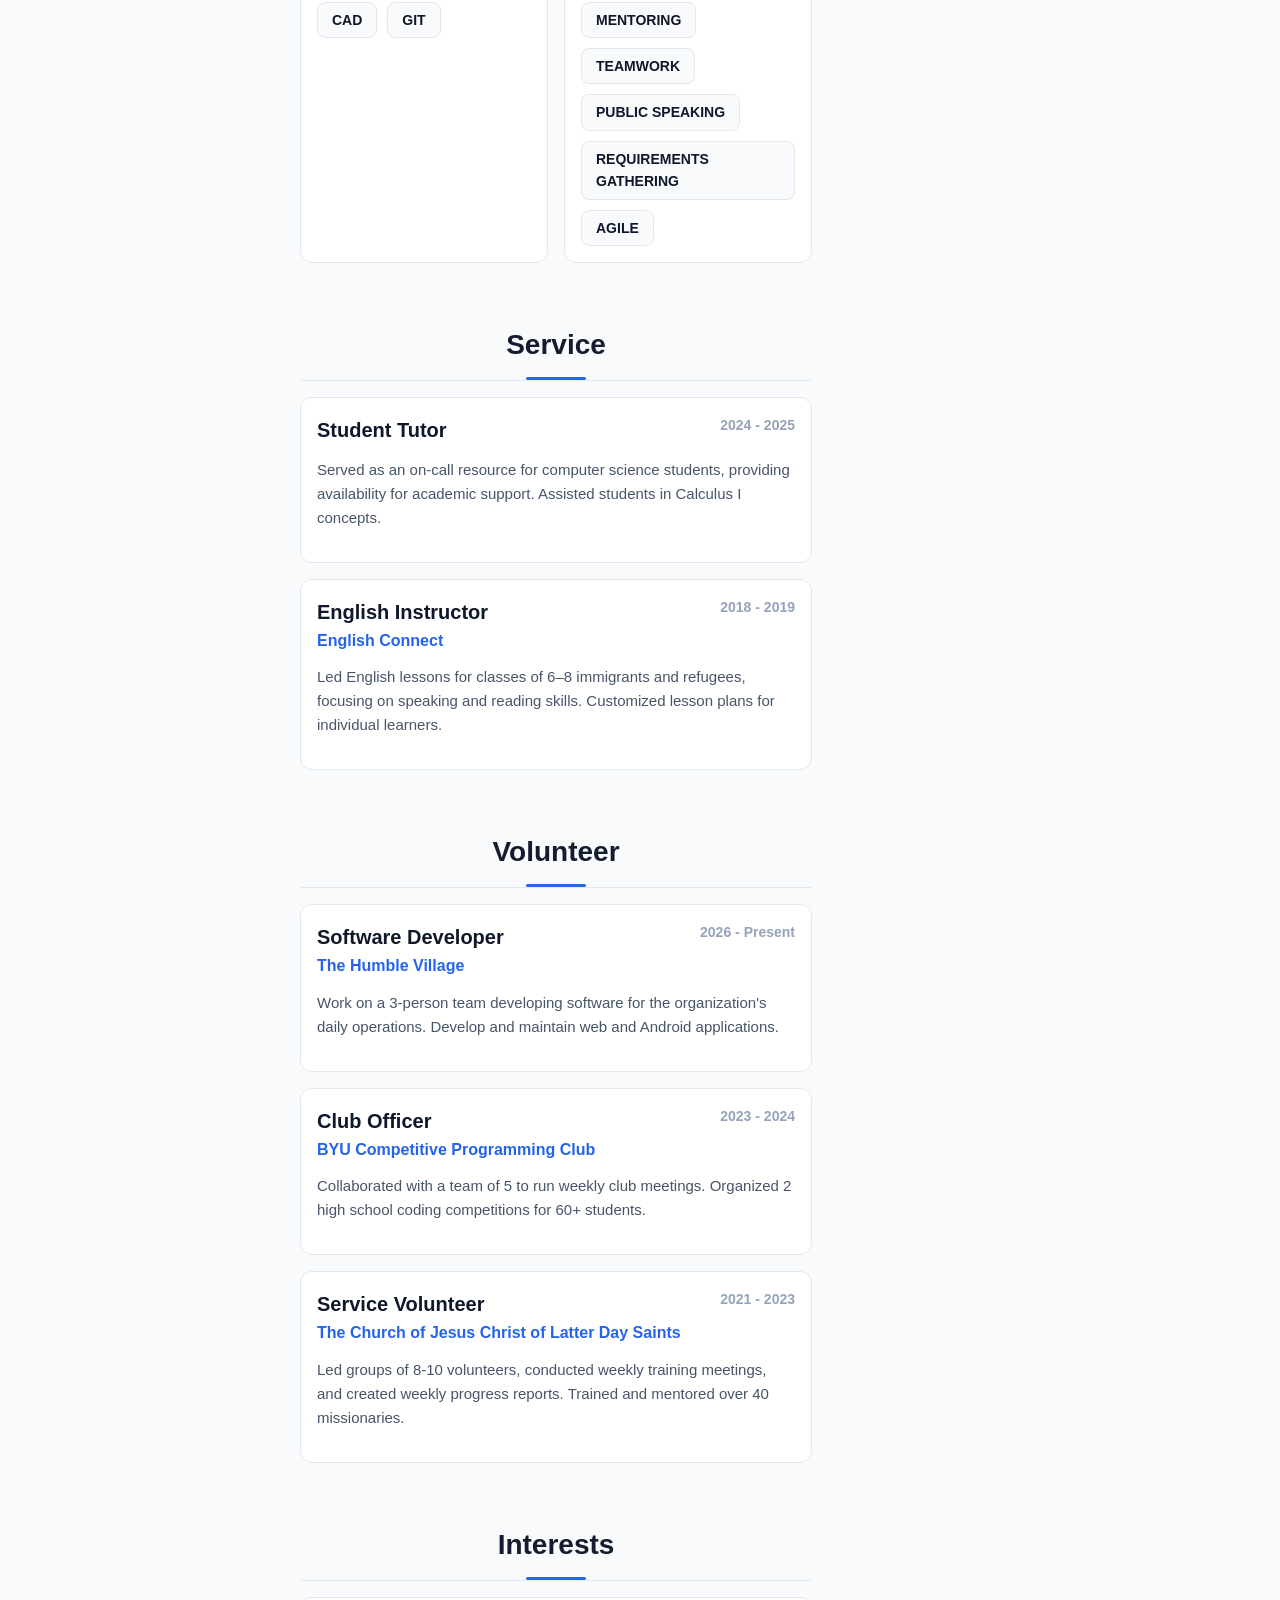
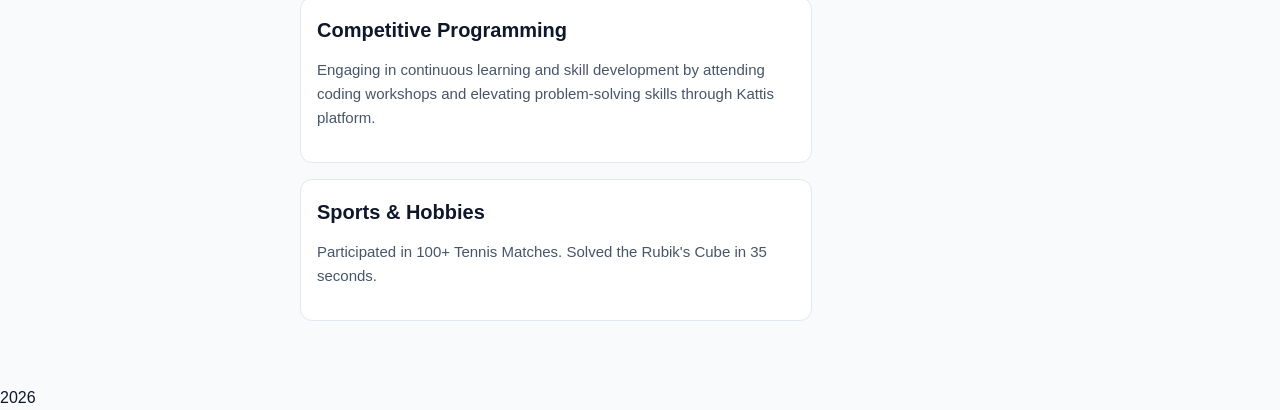
==== commit 22340c89: "Search: small left-aligned tag row under the input, with active tag highlight" ====
--- a/index.html
+++ b/index.html
@@ -115,6 +115,14 @@
                     <svg class="icon icon-stroke" viewBox="0 0 24 24" xmlns="http://www.w3.org/2000/svg"><path d="M15.362 5.214A8.252 8.252 0 0 1 12 21 8.25 8.25 0 0 1 6.038 7.048 8.287 8.287 0 0 0 9 9.601a8.983 8.983 0 0 1 3.361-6.867 8.21 8.21 0 0 0 3 2.48Z" /><path d="M12 18a3.75 3.75 0 1 0 0-7.5 3.75 3.75 0 0 0 0 7.5Z" /></svg>
                     Sick Picks &amp; Plugs
                 </a>
+                <a href="#/personal/sick-picks-and-plugs/life-hack" class="nav-link library-nav nav-sublink" data-pick-tag="LIFE HACK" style="display: none;">Life Hack</a>
+                <a href="#/personal/sick-picks-and-plugs/book" class="nav-link library-nav nav-sublink" data-pick-tag="BOOK" style="display: none;">Book</a>
+                <a href="#/personal/sick-picks-and-plugs/photos" class="nav-link library-nav nav-sublink" data-pick-tag="PHOTOS" style="display: none;">Photos</a>
+                <a href="#/personal/sick-picks-and-plugs/podcast" class="nav-link library-nav nav-sublink" data-pick-tag="PODCAST" style="display: none;">Podcast</a>
+                <a href="#/personal/sick-picks-and-plugs/humor" class="nav-link library-nav nav-sublink" data-pick-tag="HUMOR" style="display: none;">Humor</a>
+                <a href="#/personal/sick-picks-and-plugs/privacy" class="nav-link library-nav nav-sublink" data-pick-tag="PRIVACY" style="display: none;">Privacy</a>
+                <a href="#/personal/sick-picks-and-plugs/tech" class="nav-link library-nav nav-sublink" data-pick-tag="TECH" style="display: none;">Tech</a>
+                <a href="#/personal/sick-picks-and-plugs/dev" class="nav-link library-nav nav-sublink" data-pick-tag="DEV" style="display: none;">Dev</a>
                 <a href="#/personal/personal-projects" class="nav-link library-nav" id="nav-personal-projects" style="display: none;">
                     <svg class="icon icon-stroke" viewBox="0 0 24 24" xmlns="http://www.w3.org/2000/svg"><path d="M17.25 6.75 22.5 12l-5.25 5.25m-10.5 0L1.5 12l5.25-5.25m7.5-3-4.5 16.5" /></svg>
                     Personal Projects
@@ -354,6 +362,7 @@
                                 Ask AI (Soon)
                             </button>
                         </div>
+                        <div id="search-tag-row" class="search-tag-row" aria-label="Top tags"></div>
                         <div class="search-meta">
                             Found <span id="search-count" class="search-count-highlight">0</span> results for "<span id="search-query-display">...</span>"
                         </div>
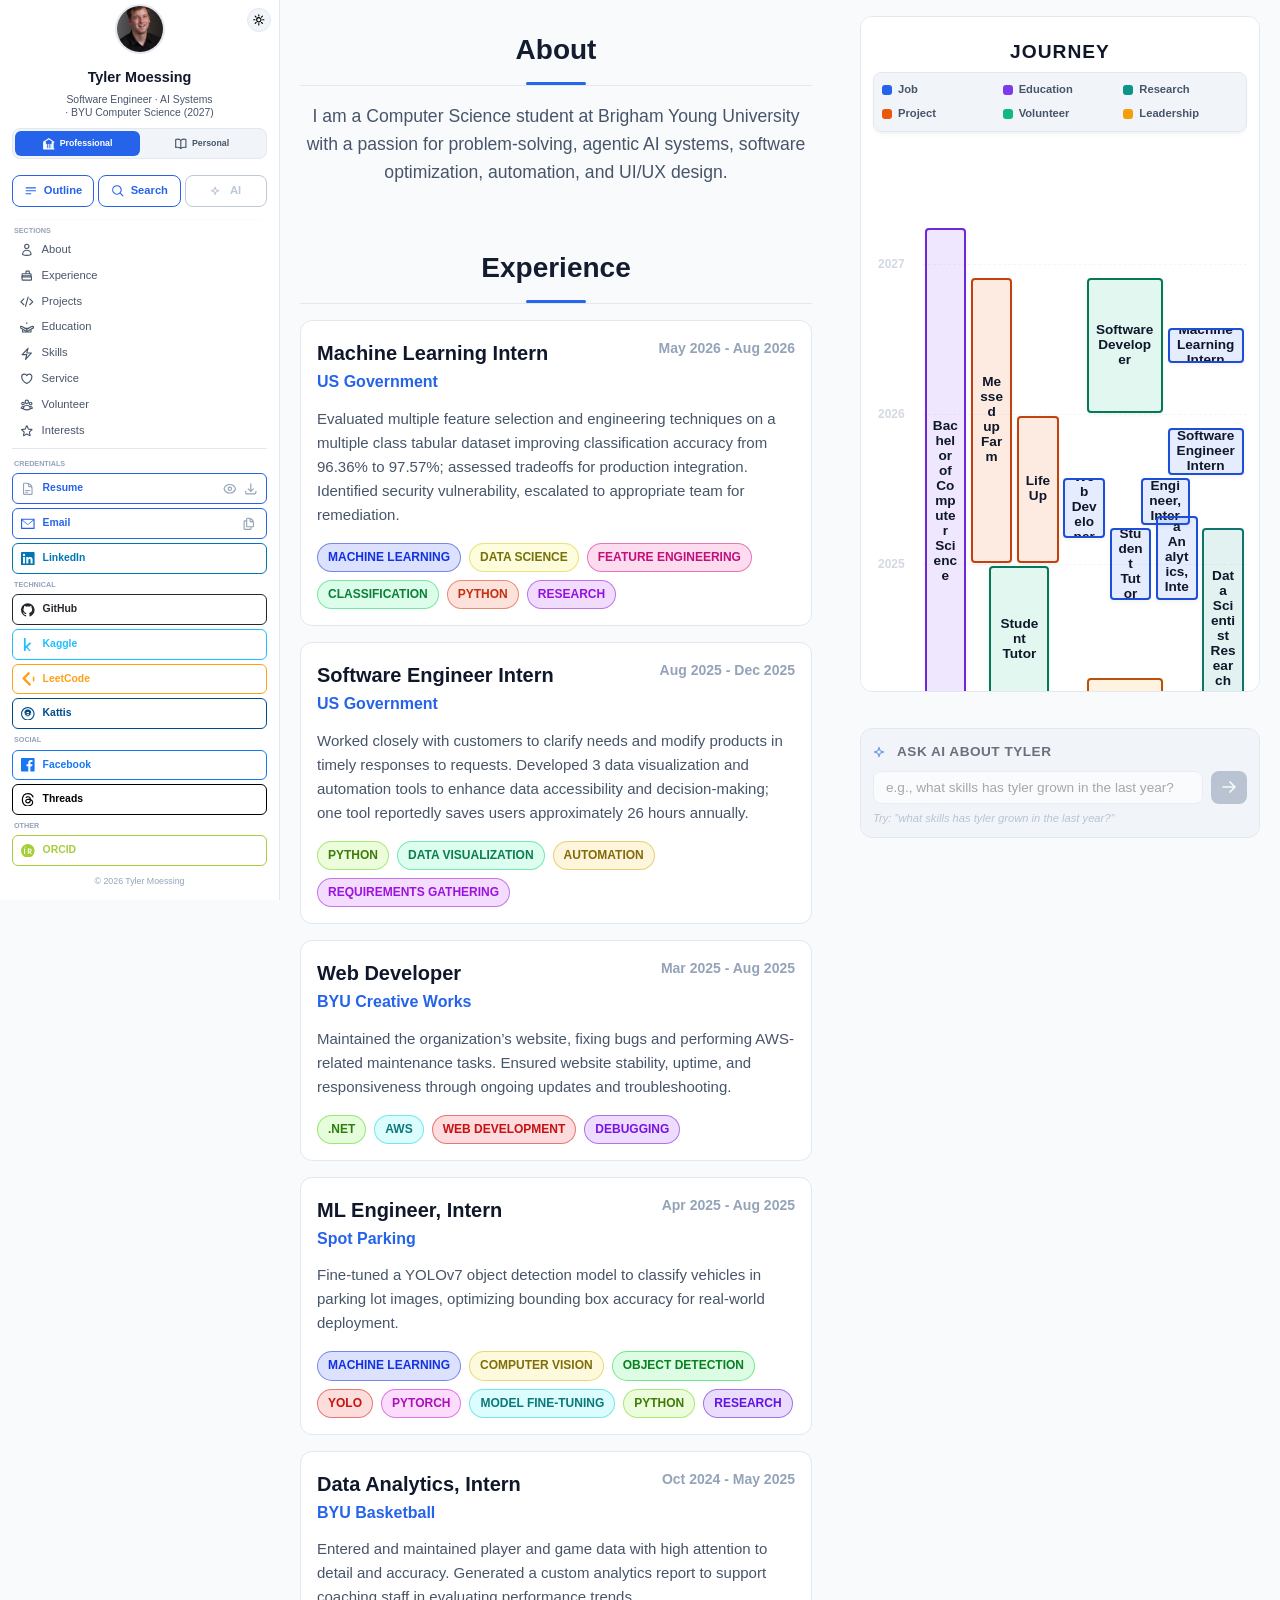
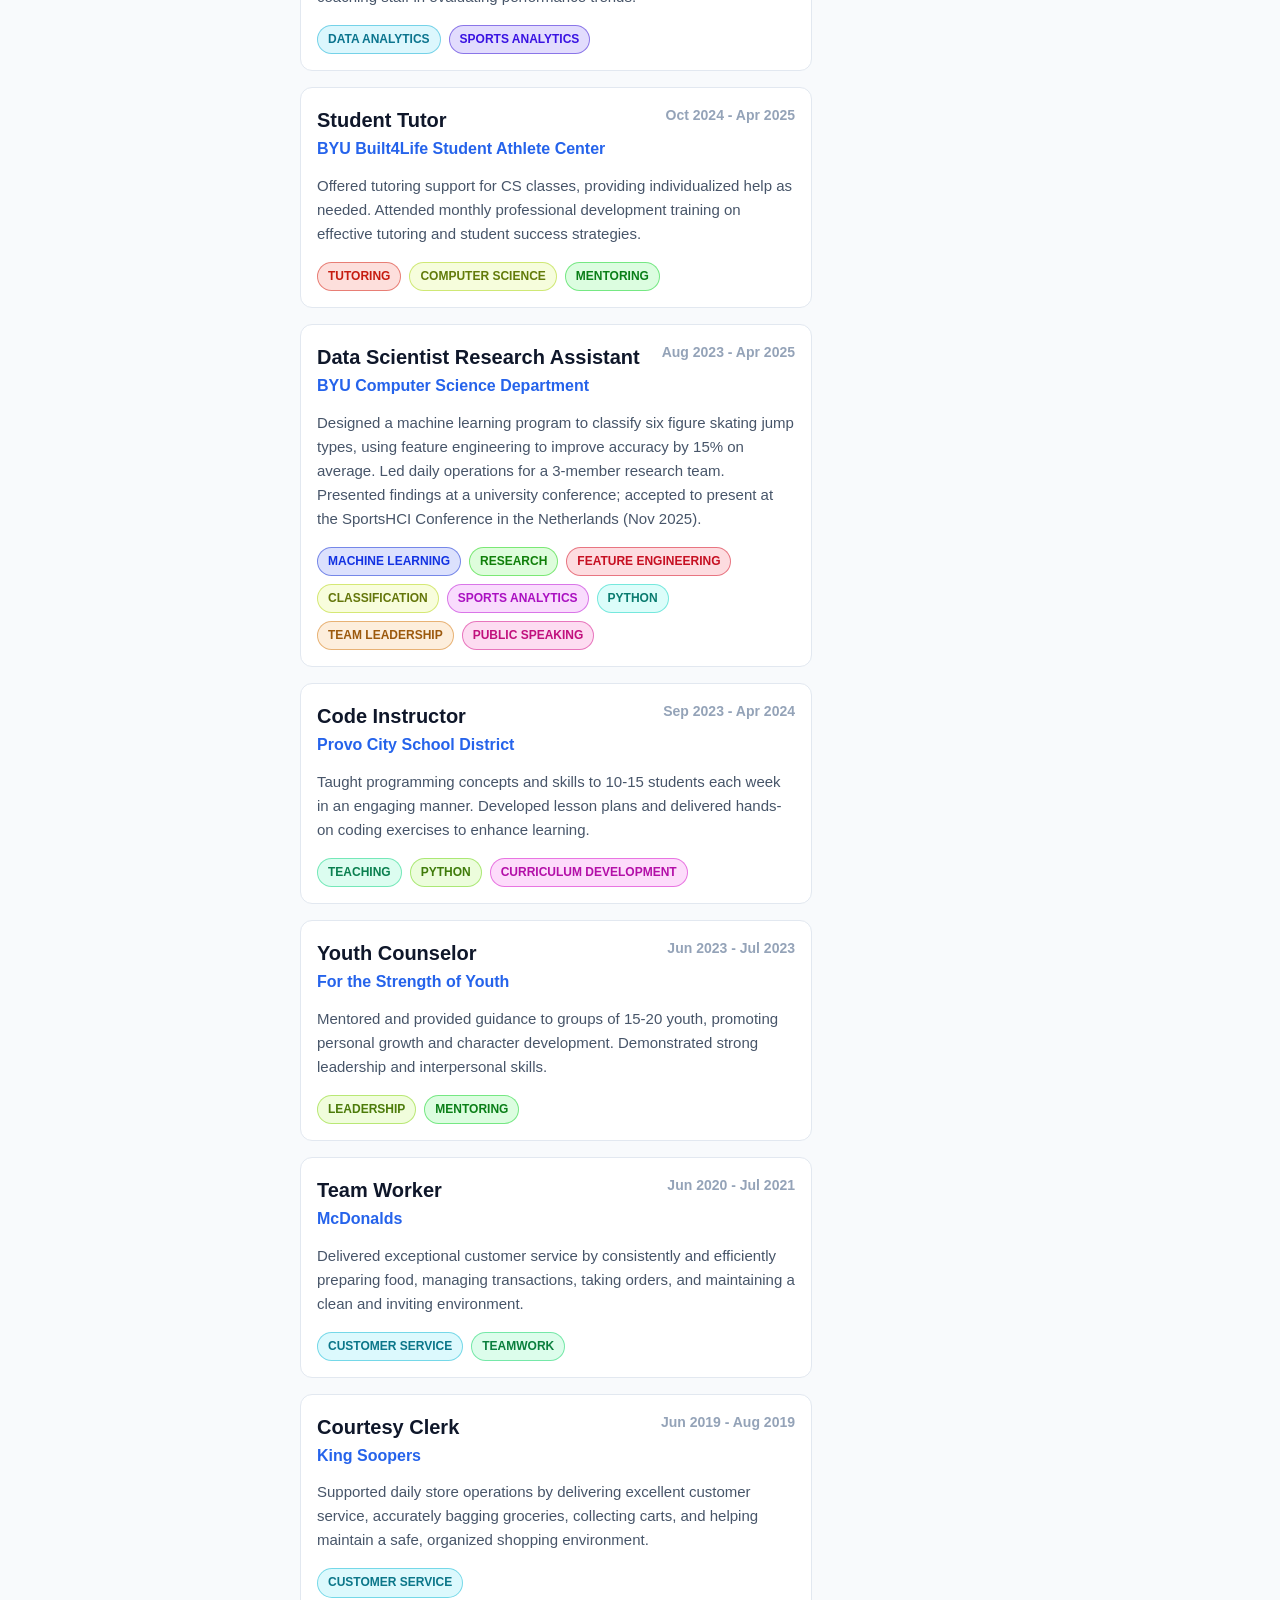
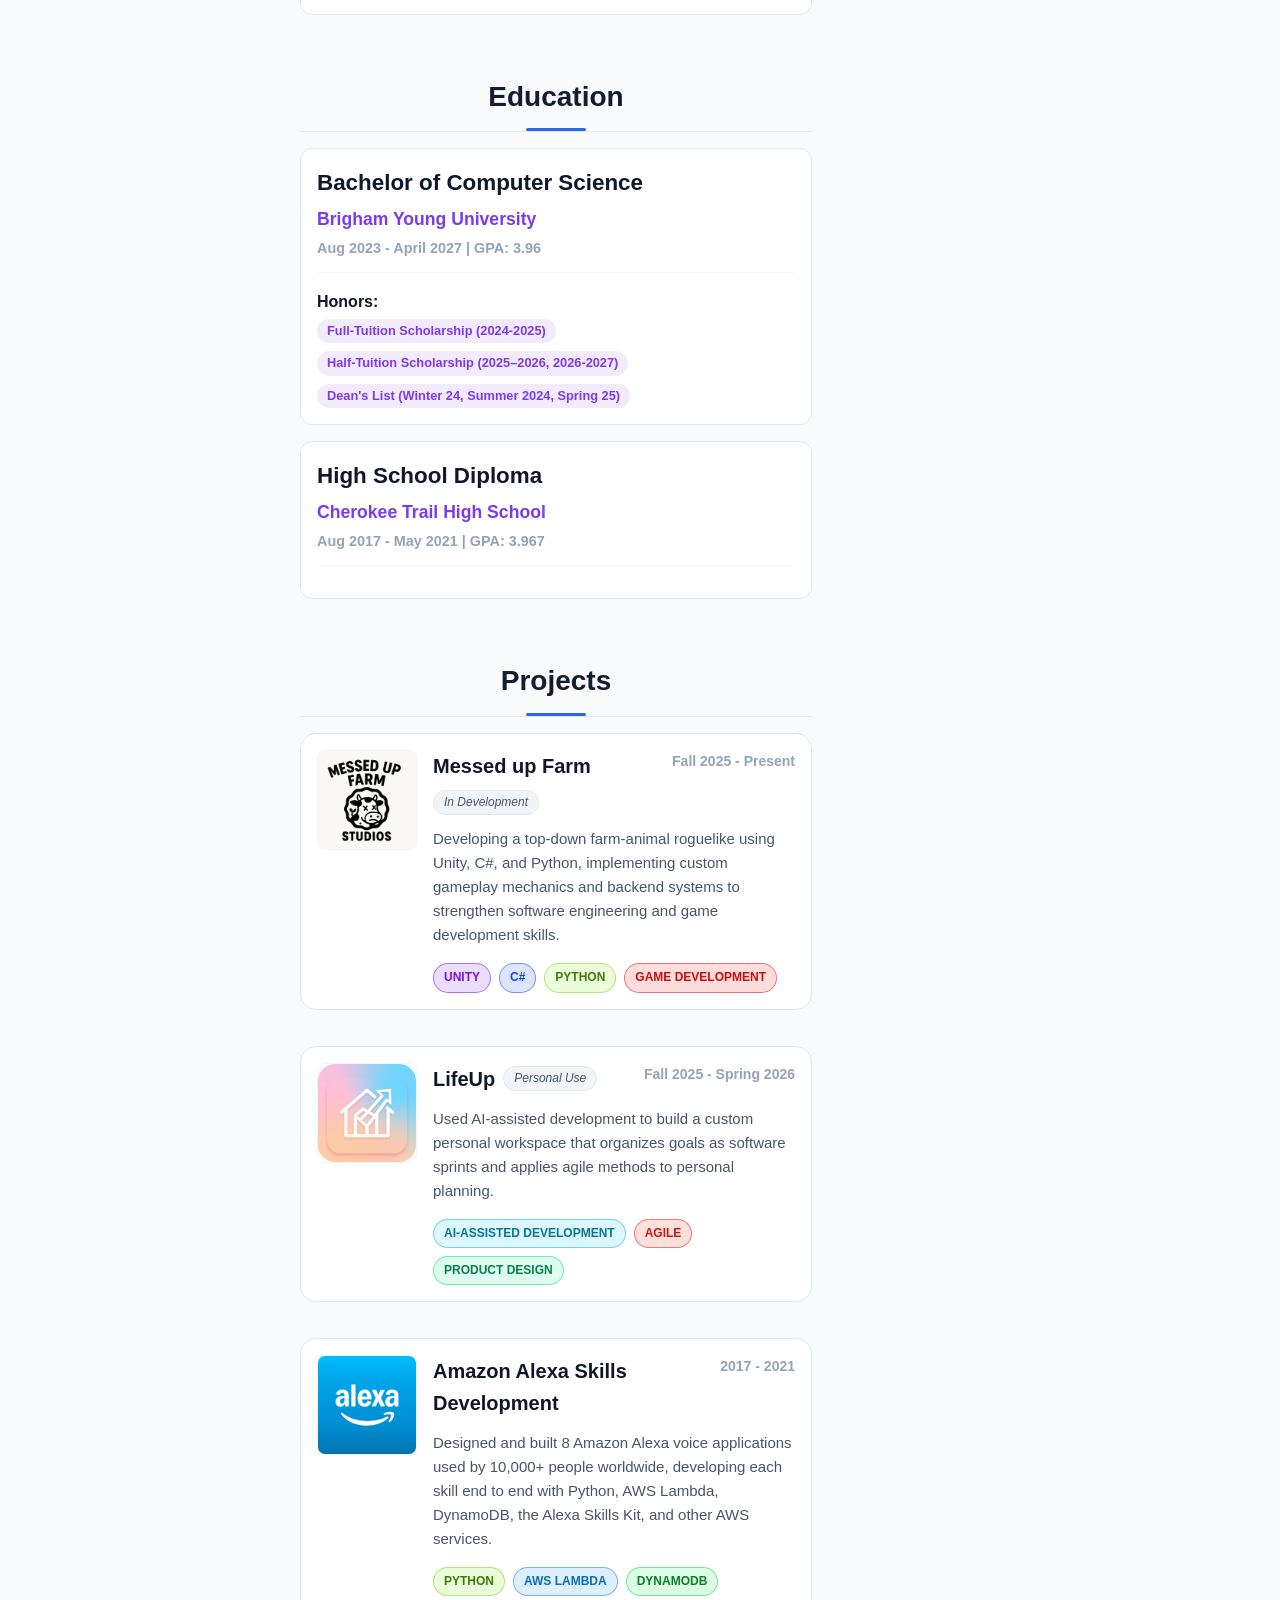
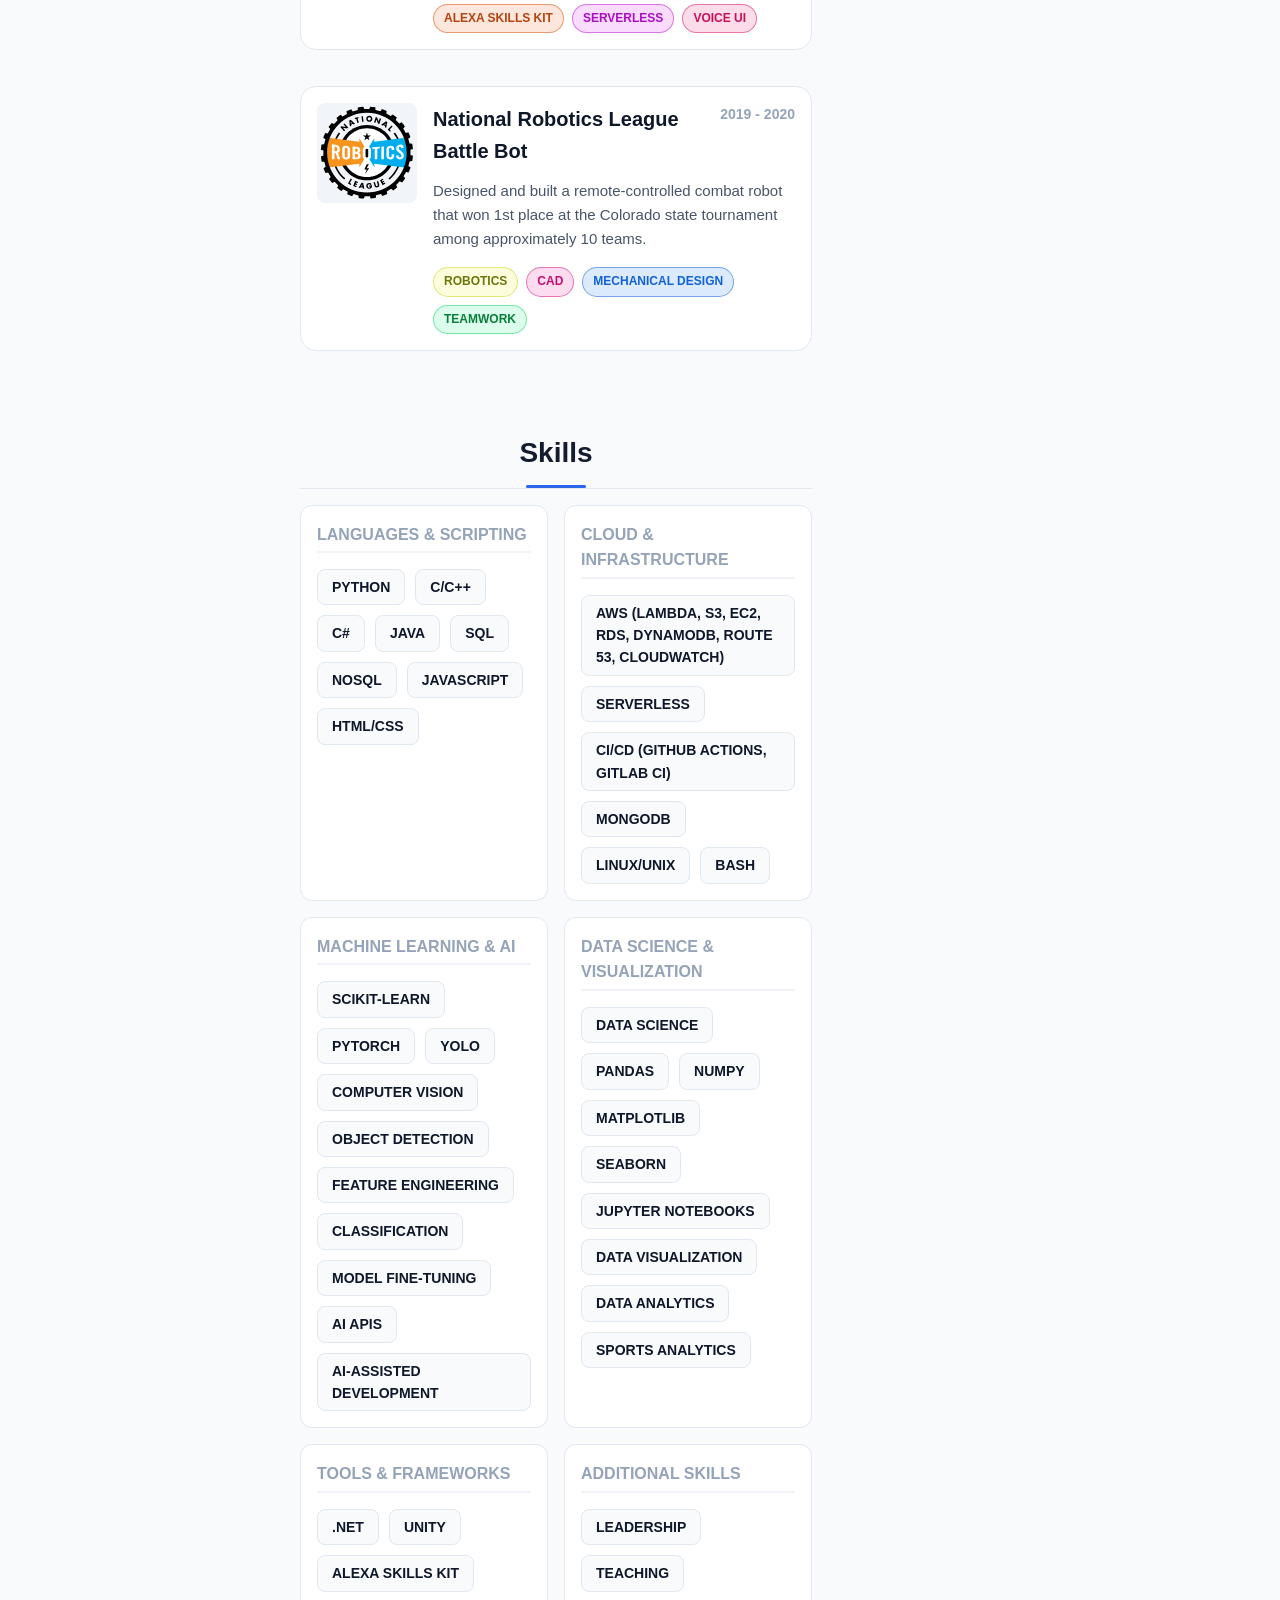
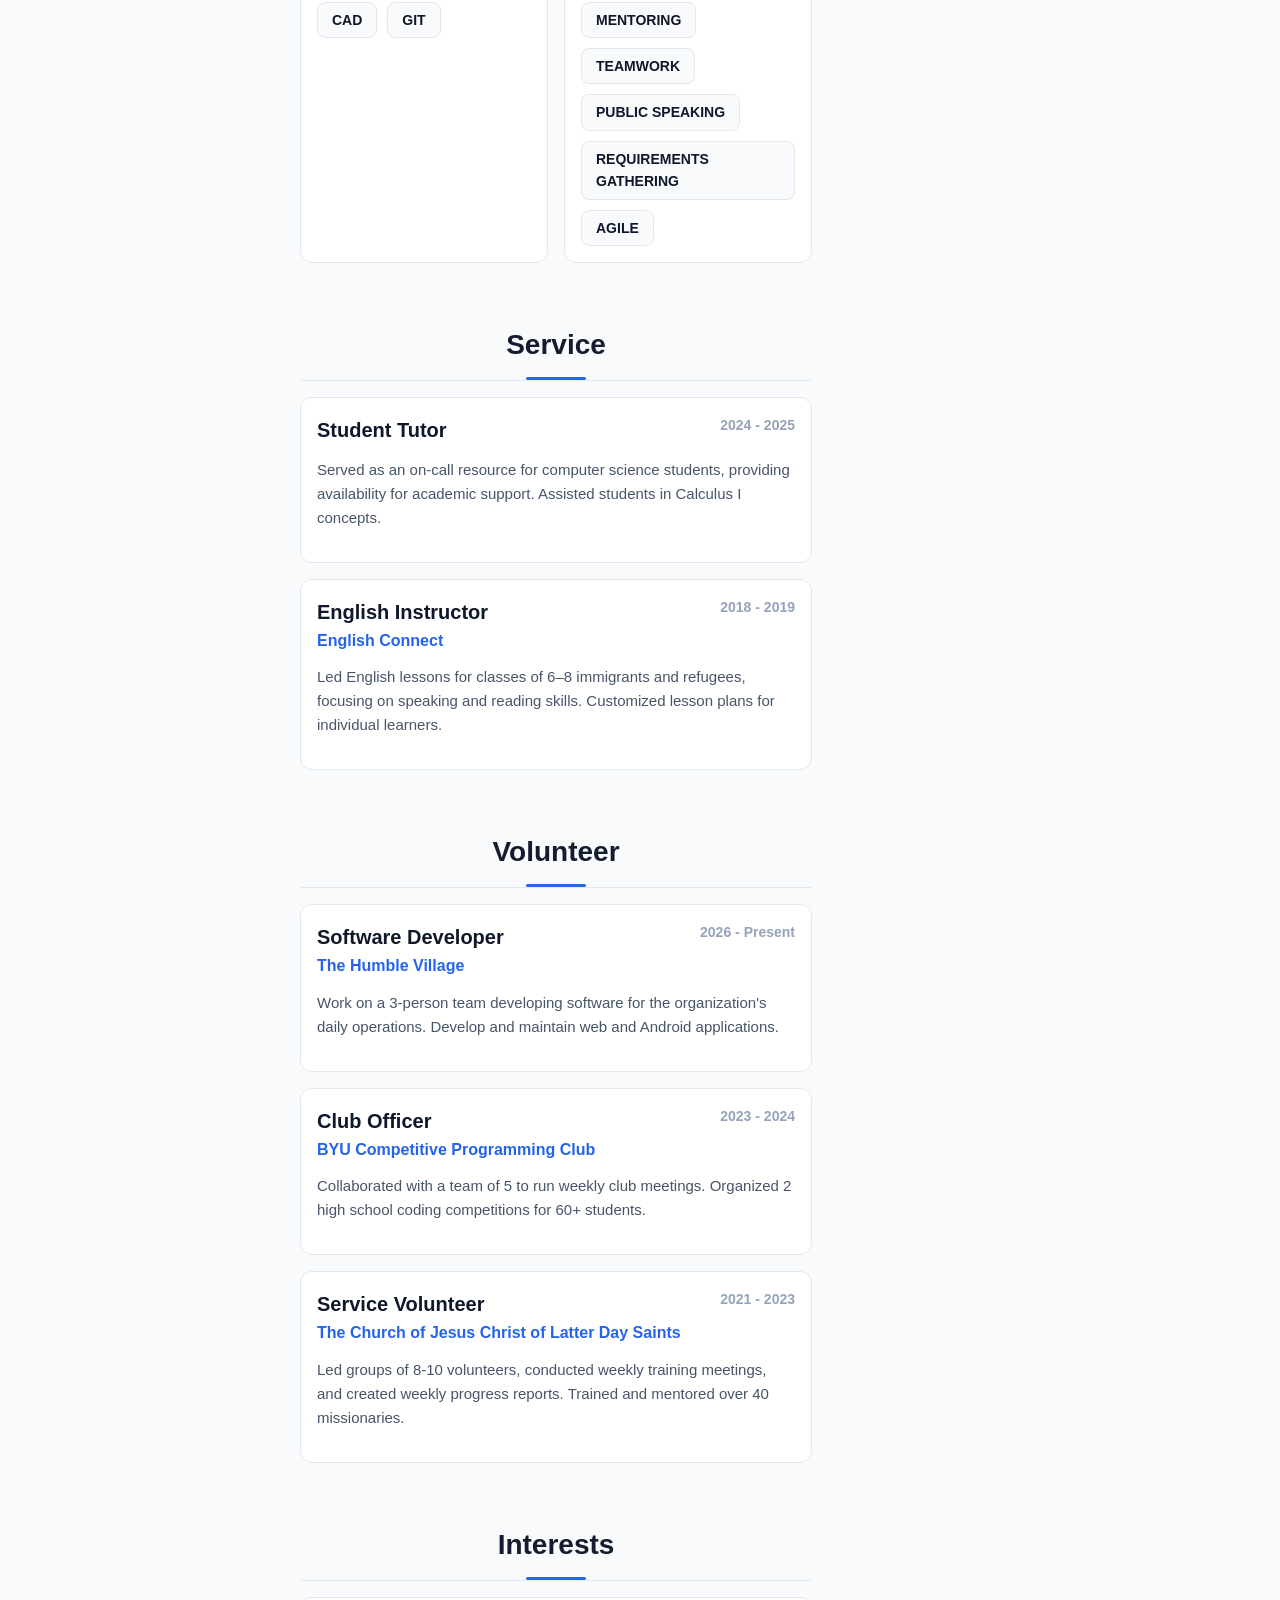
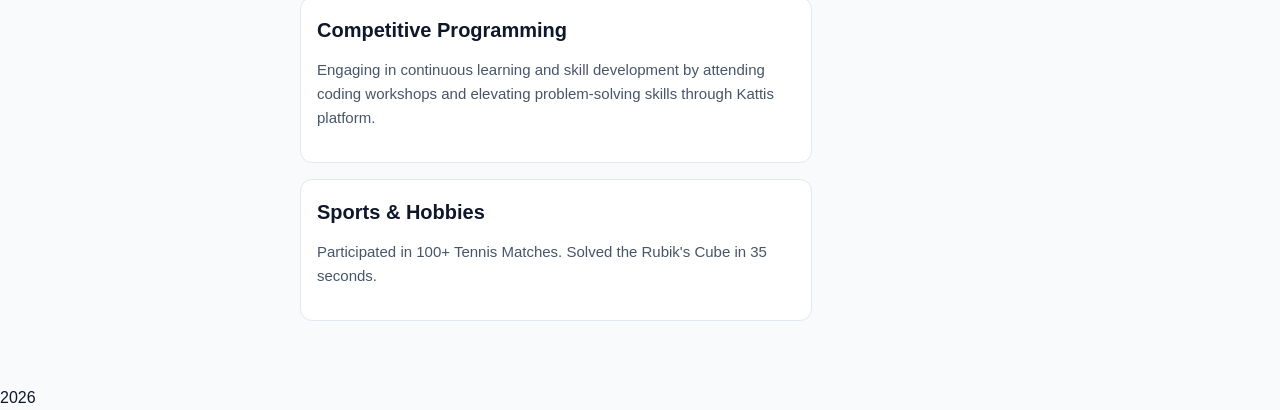
==== commit e9037992: "Add Creations tab with embedded Threads posts - Rename the Personal Projects sub-tab to Creations, h" ====
--- a/index.html
+++ b/index.html
@@ -123,10 +123,12 @@
                 <a href="#/personal/sick-picks-and-plugs/privacy" class="nav-link library-nav nav-sublink" data-pick-tag="PRIVACY" style="display: none;">Privacy</a>
                 <a href="#/personal/sick-picks-and-plugs/tech" class="nav-link library-nav nav-sublink" data-pick-tag="TECH" style="display: none;">Tech</a>
                 <a href="#/personal/sick-picks-and-plugs/dev" class="nav-link library-nav nav-sublink" data-pick-tag="DEV" style="display: none;">Dev</a>
-                <a href="#/personal/personal-projects" class="nav-link library-nav" id="nav-personal-projects" style="display: none;">
+                <a href="#/personal/creations" class="nav-link library-nav" id="nav-creations" style="display: none;">
                     <svg class="icon icon-stroke" viewBox="0 0 24 24" xmlns="http://www.w3.org/2000/svg"><path d="M17.25 6.75 22.5 12l-5.25 5.25m-10.5 0L1.5 12l5.25-5.25m7.5-3-4.5 16.5" /></svg>
-                    Personal Projects
-                </a>
+                    Creations
+                </a>
+                <a href="#/personal/creations" class="nav-link library-nav nav-sublink" style="display: none;">Personal Projects</a>
+                <a href="#/personal/creations/threads" class="nav-link library-nav nav-sublink" style="display: none;">Threads</a>
             </nav>
 
             <div class="social-links">
@@ -183,6 +185,10 @@
                         <svg class="icon icon-fill" viewBox="0 0 24 24" xmlns="http://www.w3.org/2000/svg"><path d="M22.675 0h-21.35C.597 0 0 .597 0 1.326v21.348C0 23.403.597 24 1.325 24H12.82v-9.294H9.692v-3.622h3.128V8.413c0-3.1 1.893-4.788 4.659-4.788 1.325 0 2.463.099 2.795.143v3.24l-1.918.001c-1.504 0-1.795.715-1.795 1.763v2.313h3.587l-.467 3.622h-3.12V24h6.116c.728 0 1.325-.597 1.325-1.326V1.326C24 .597 23.403 0 22.675 0z"/></svg>
                         Facebook
                     </a>
+                    <a href="#" target="_blank" class="social-link threads">
+                        <svg class="icon icon-fill" viewBox="0 0 24 24" xmlns="http://www.w3.org/2000/svg"><path d="M12.186 24h-.007c-3.581-.024-6.334-1.205-8.184-3.509C2.35 18.44 1.5 15.586 1.472 12.01v-.017c.03-3.579.879-6.43 2.525-8.482C5.845 1.205 8.6.024 12.18 0h.014c2.746.02 5.043.725 6.826 2.098 1.677 1.29 2.858 3.13 3.509 5.467l-2.04.569c-1.104-3.96-3.898-5.984-8.304-6.015-2.91.022-5.11.936-6.54 2.717C4.307 6.504 3.616 8.914 3.589 12c.027 3.086.718 5.496 2.057 7.164 1.43 1.783 3.631 2.698 6.54 2.717 2.623-.02 4.358-.631 5.8-2.045 1.647-1.613 1.618-3.593 1.09-4.798-.31-.71-.873-1.3-1.634-1.75-.192 1.352-.622 2.446-1.284 3.272-.886 1.102-2.14 1.704-3.73 1.79-1.202.065-2.361-.218-3.259-.801-1.063-.689-1.685-1.74-1.752-2.964-.065-1.19.408-2.285 1.33-3.082.88-.76 2.119-1.207 3.583-1.291a13.853 13.853 0 0 1 3.02.142c-.126-.742-.375-1.332-.75-1.757-.513-.586-1.308-.883-2.359-.89h-.029c-.844 0-1.992.232-2.721 1.32L7.734 7.847c.98-1.454 2.568-2.256 4.478-2.256h.044c3.194.02 5.097 1.975 5.287 5.388.108.046.216.094.321.142 1.49.7 2.58 1.761 3.154 3.07.797 1.82.871 4.79-1.548 7.158-1.85 1.81-4.094 2.628-7.277 2.65Zm1.003-11.69c-.242 0-.487.007-.739.021-1.836.103-2.98.946-2.916 2.143.067 1.256 1.452 1.839 2.784 1.767 1.224-.065 2.818-.543 3.086-3.71a10.5 10.5 0 0 0-2.215-.221z"/></svg>
+                        Threads
+                    </a>
 
                     <div class="sidebar-link-header">Other</div>
                     <a href="https://orcid.org/0009-0000-7558-2373" target="_blank" class="social-link orcid">
@@ -331,8 +337,8 @@
                             <button onclick="switchPersonalView('picks')" class="toggle-btn active" id="btn-picks">
                                 Sick Picks & Plugs
                             </button>
-                            <button onclick="switchPersonalView('projects')" class="toggle-btn" id="btn-personal-projects">
-                                Personal Projects
+                            <button onclick="switchPersonalView('creations')" class="toggle-btn" id="btn-creations">
+                                Creations
                             </button>
                         </div>
                     </div>
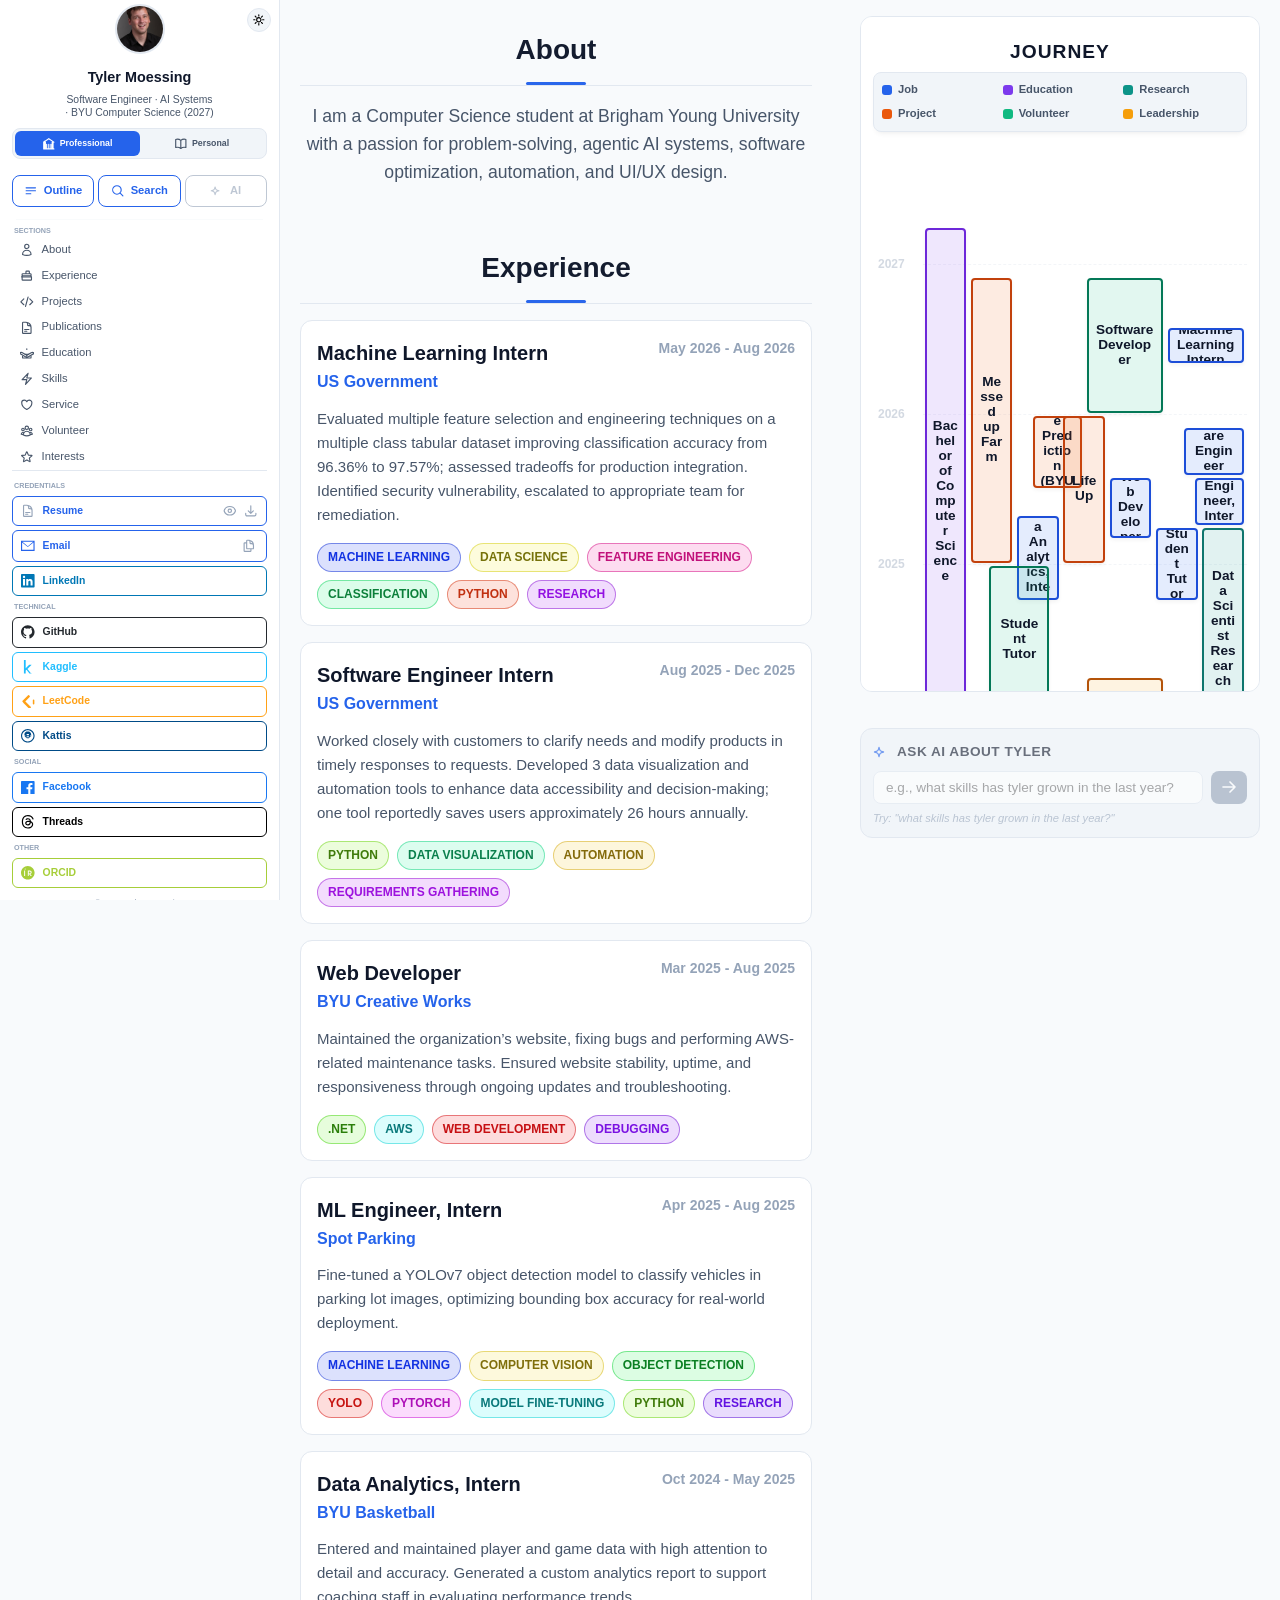
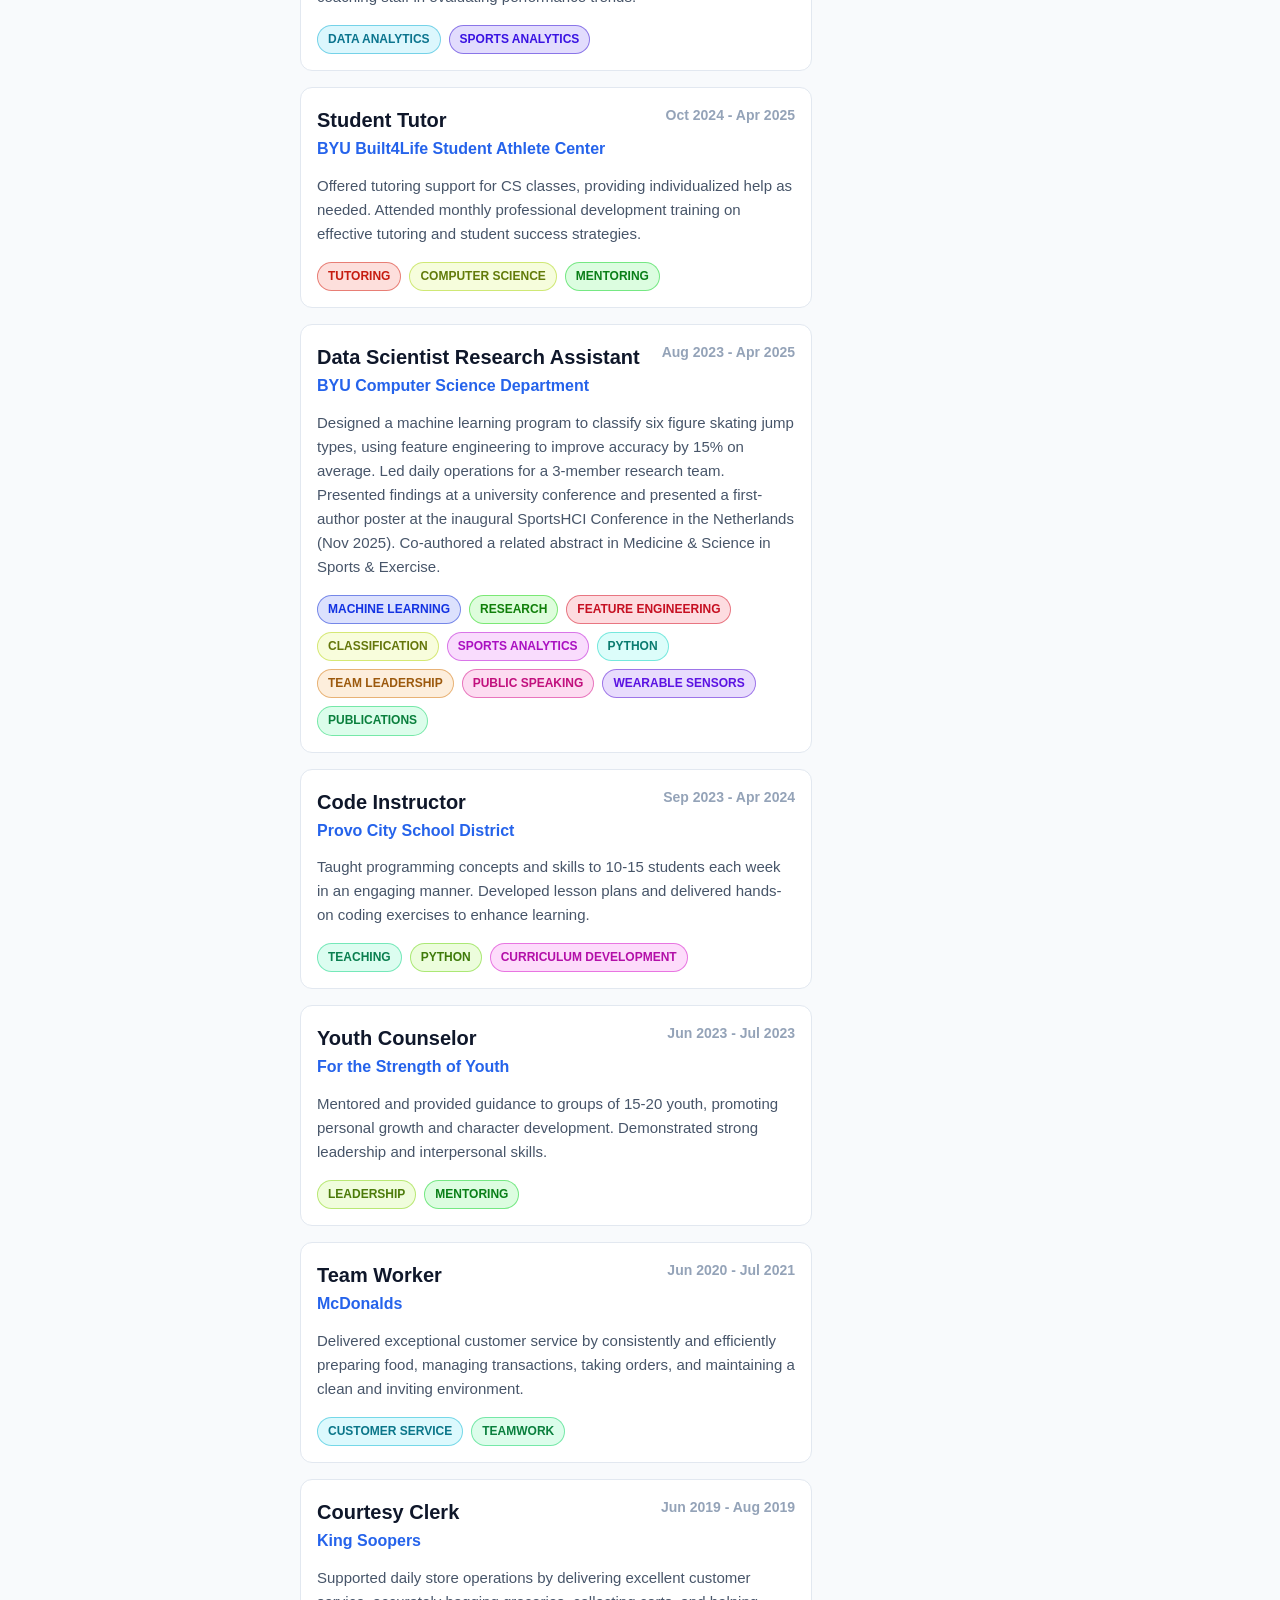
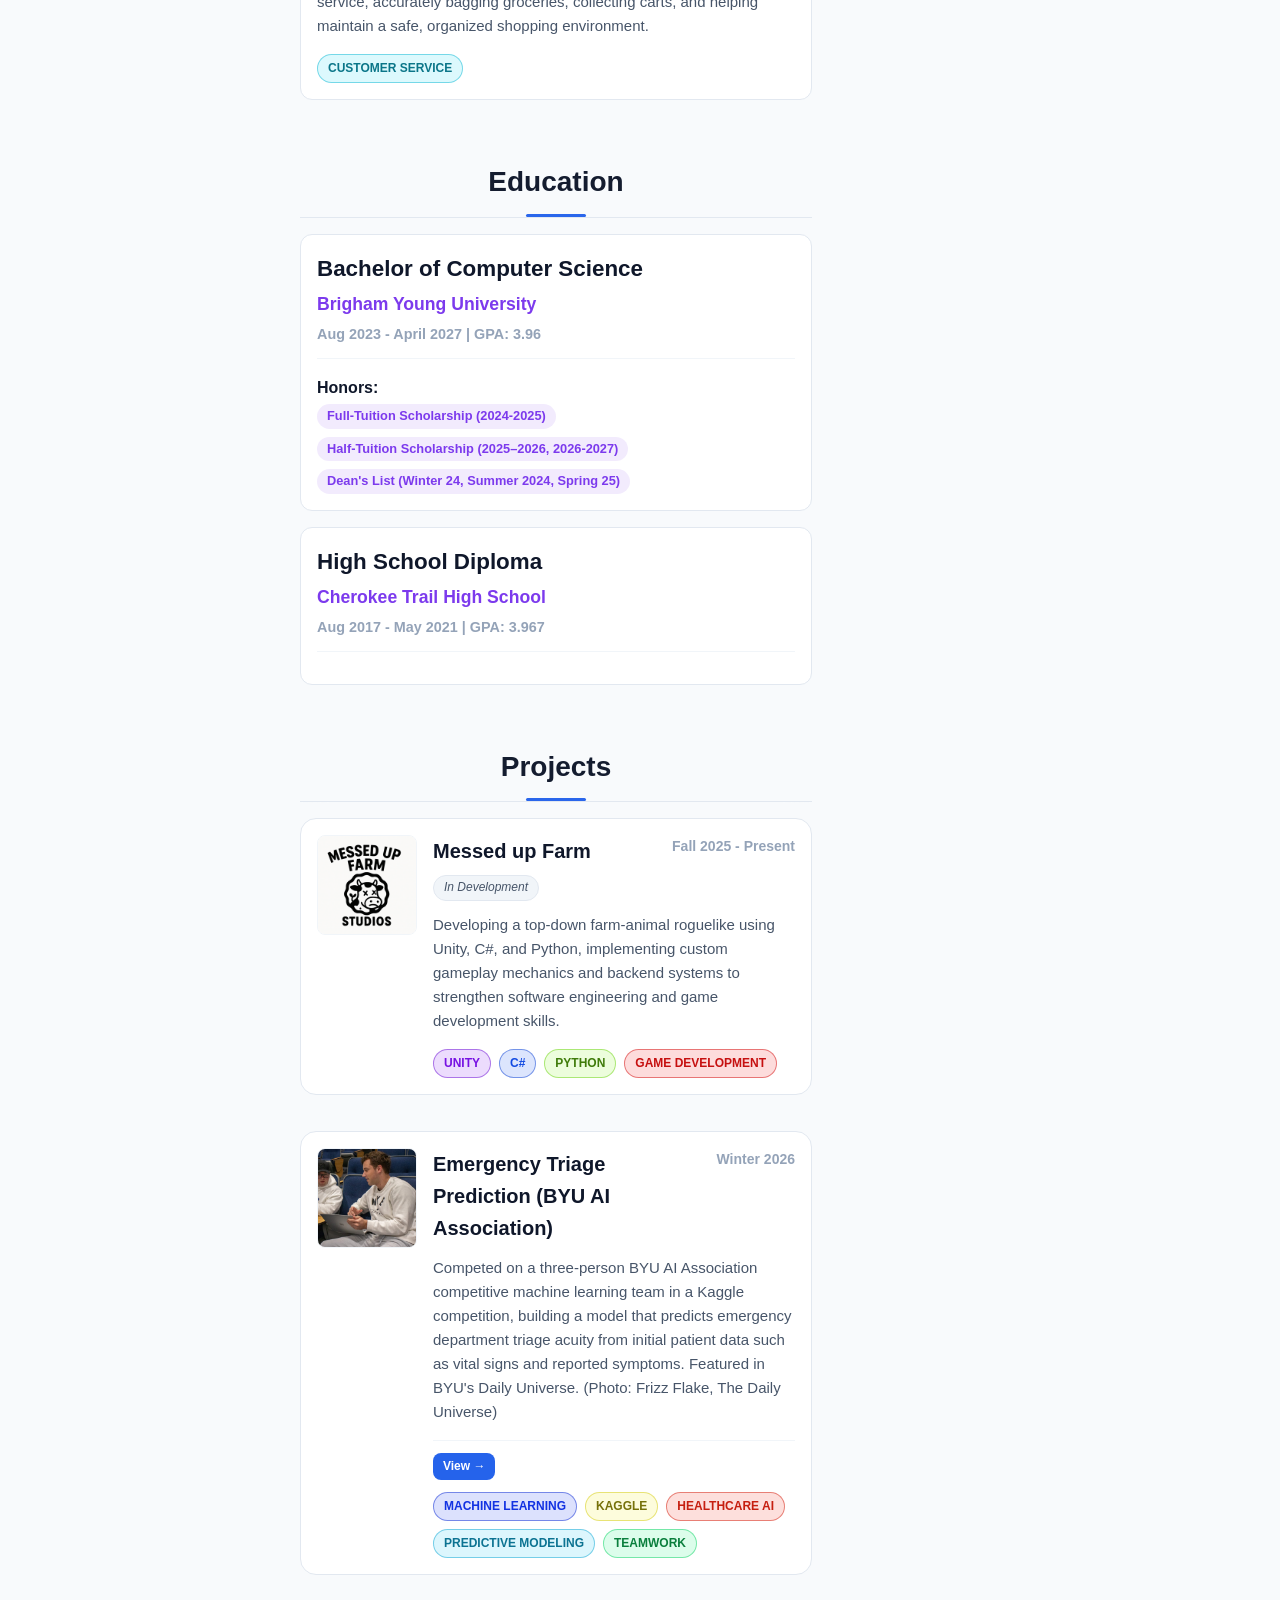
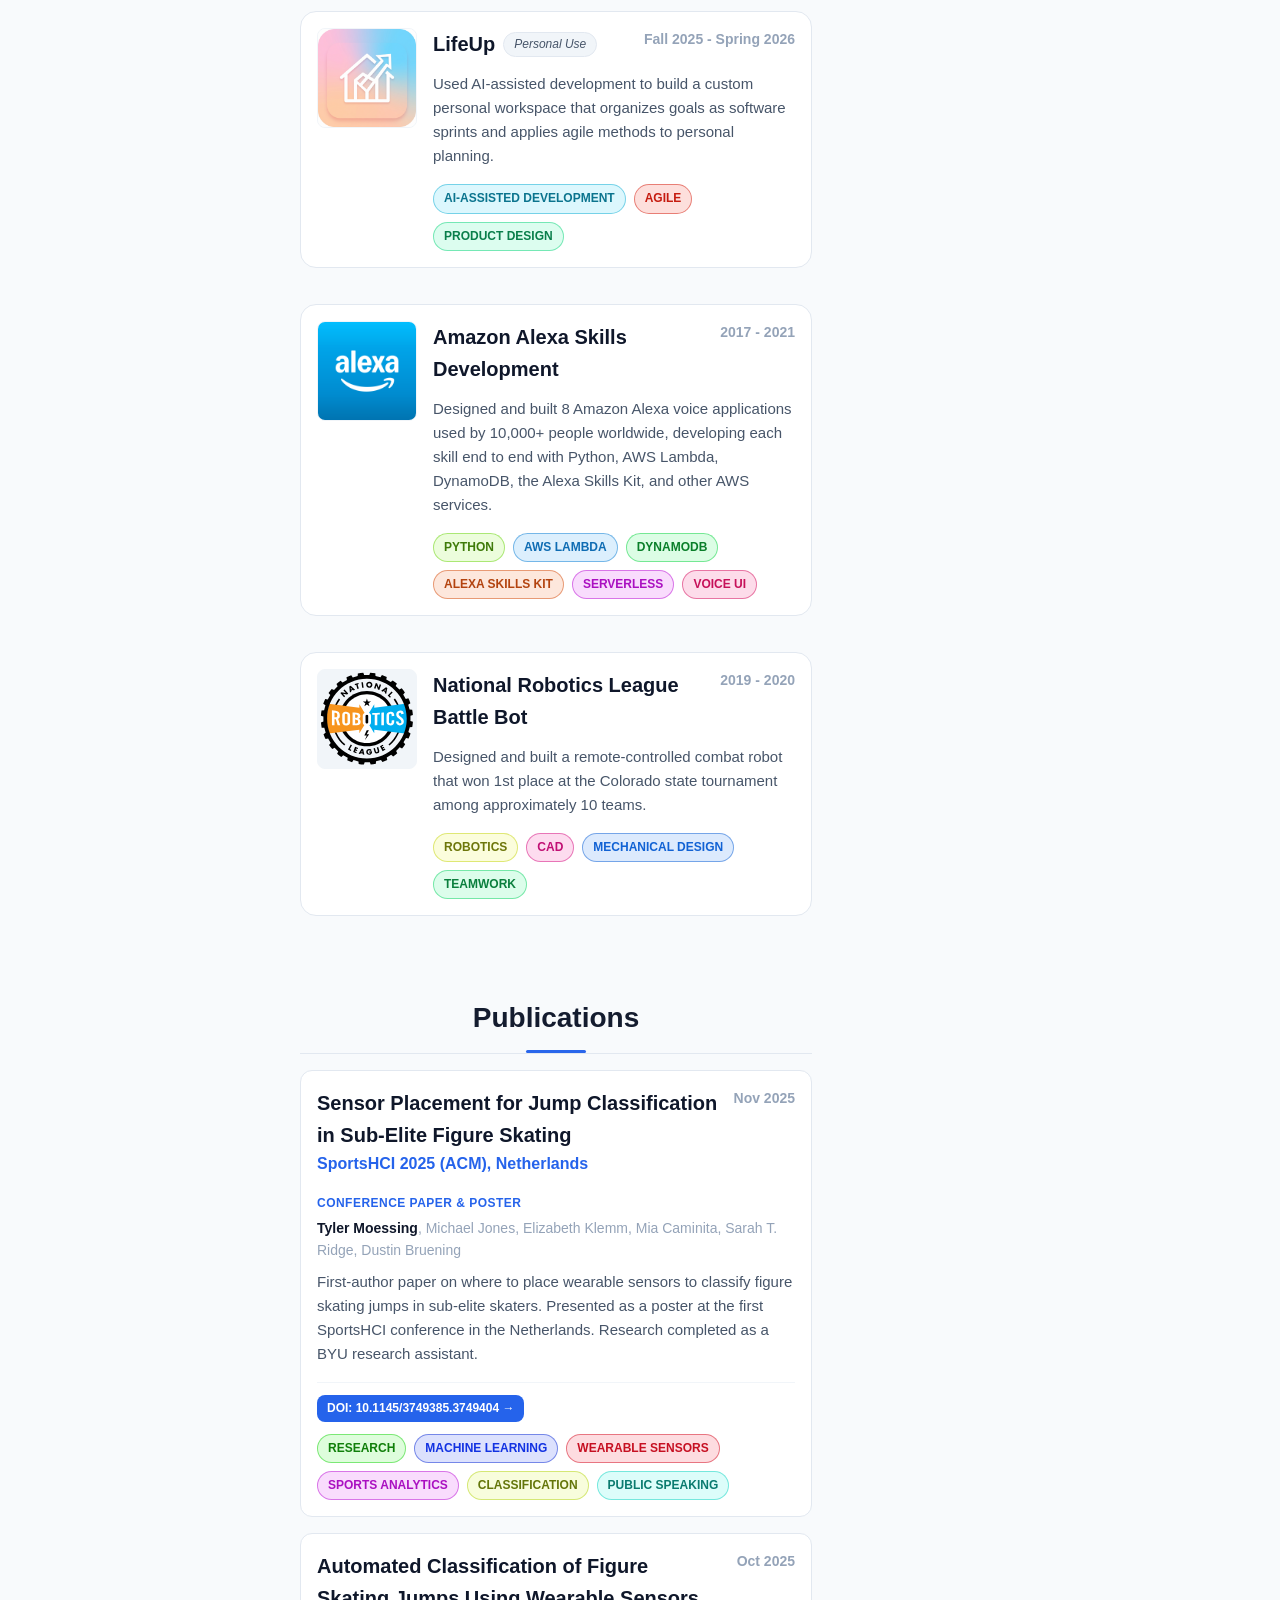
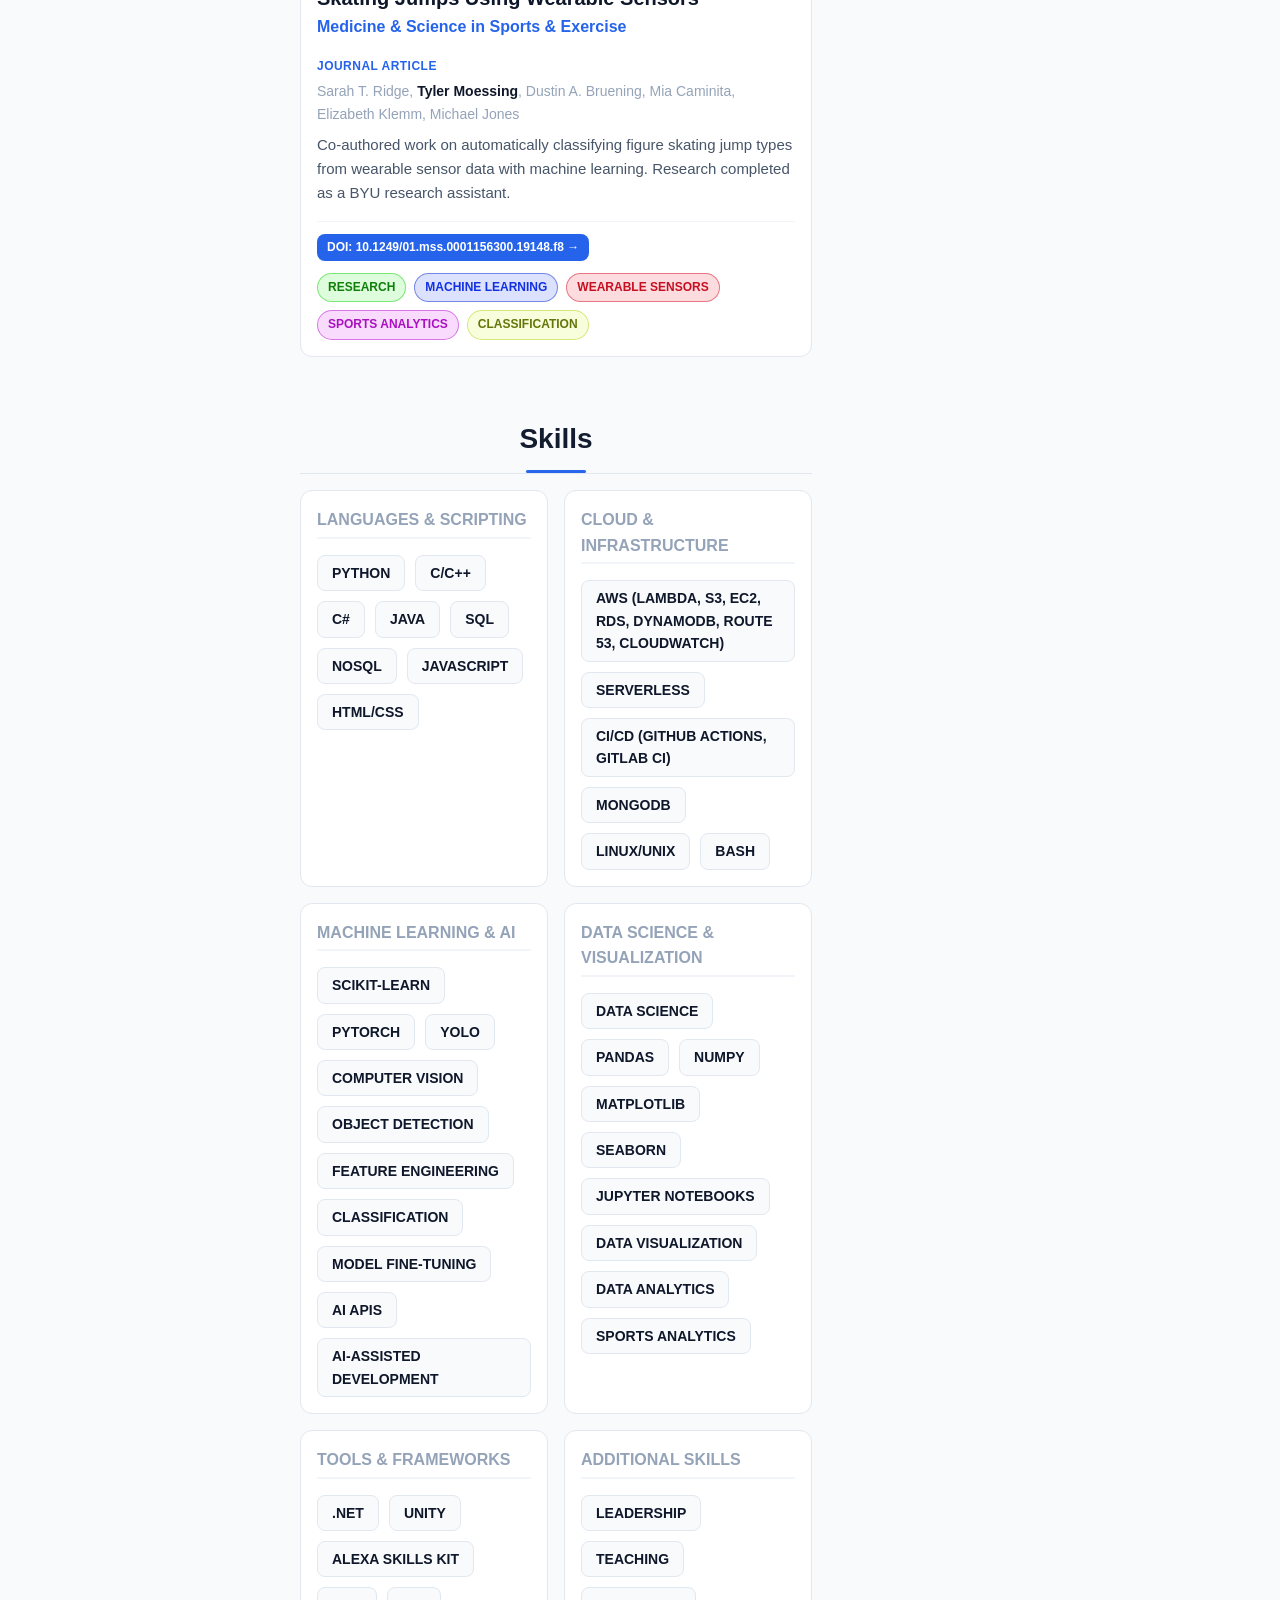
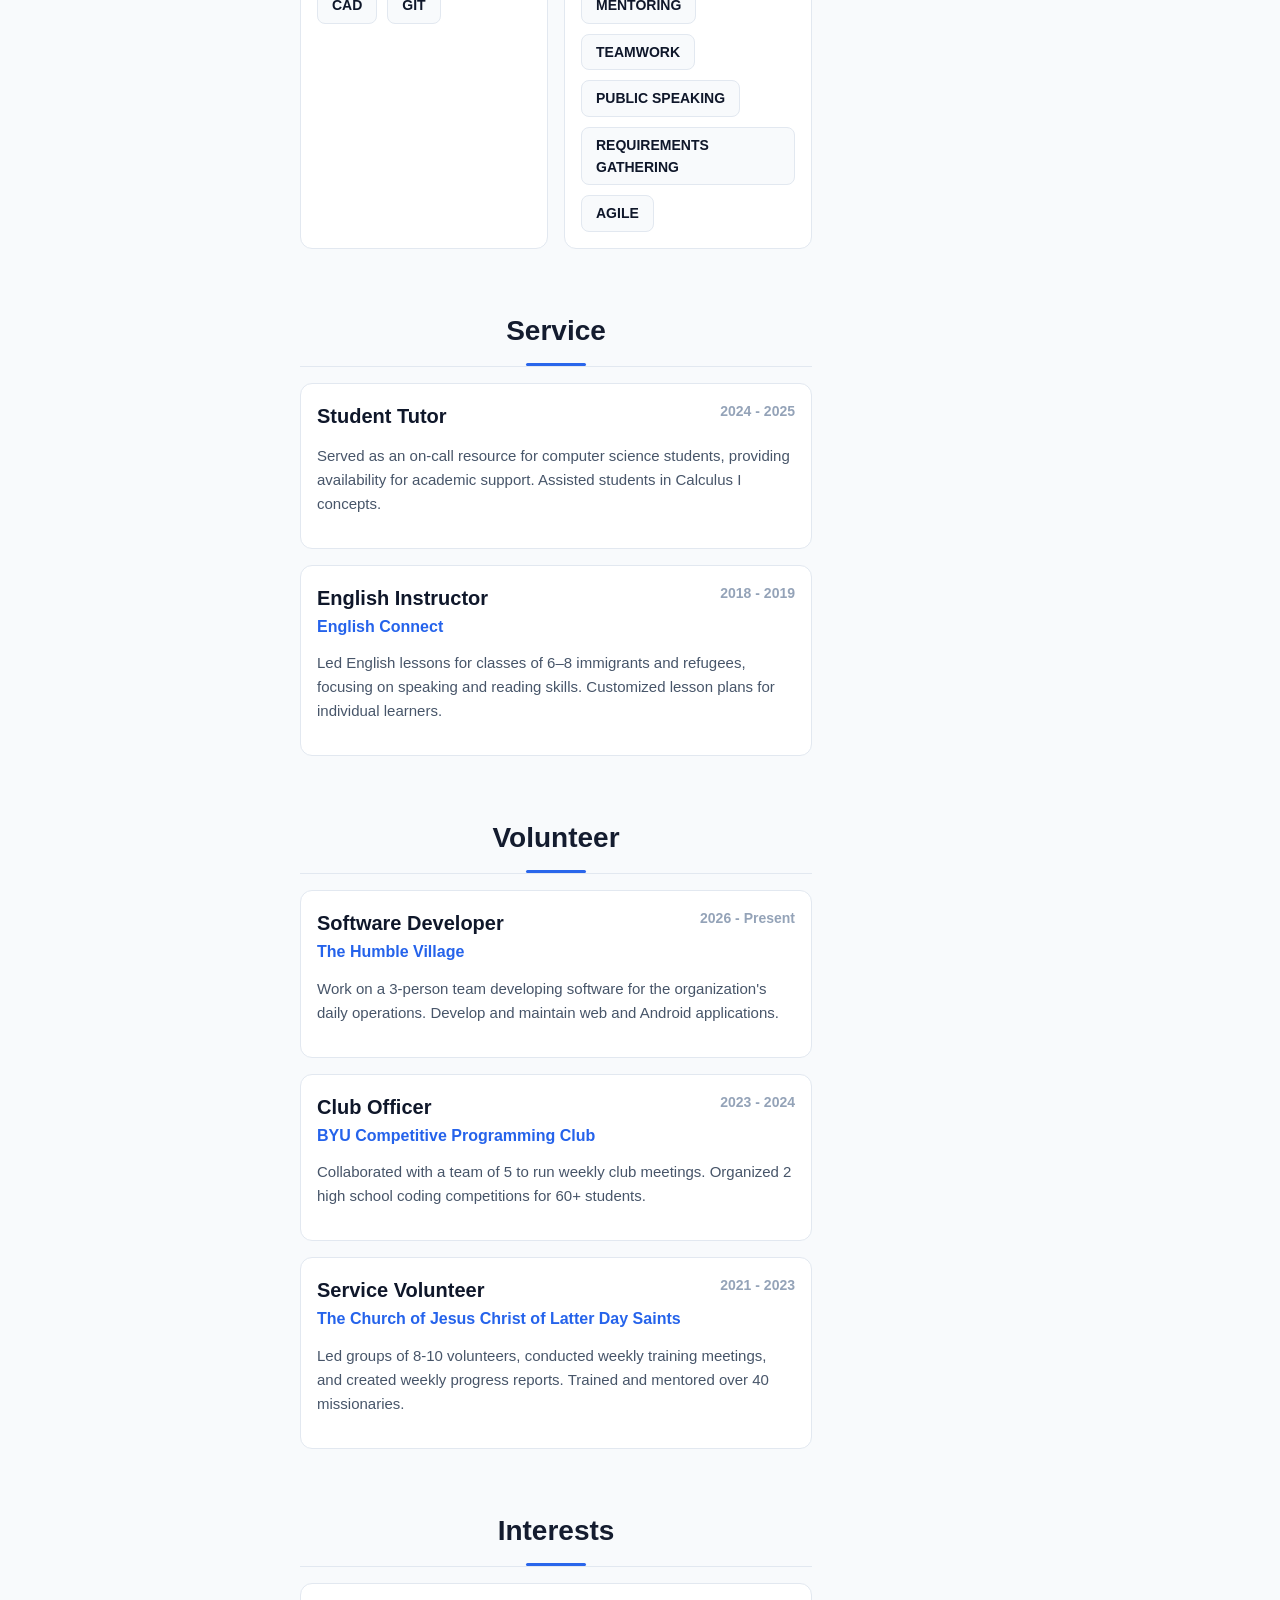
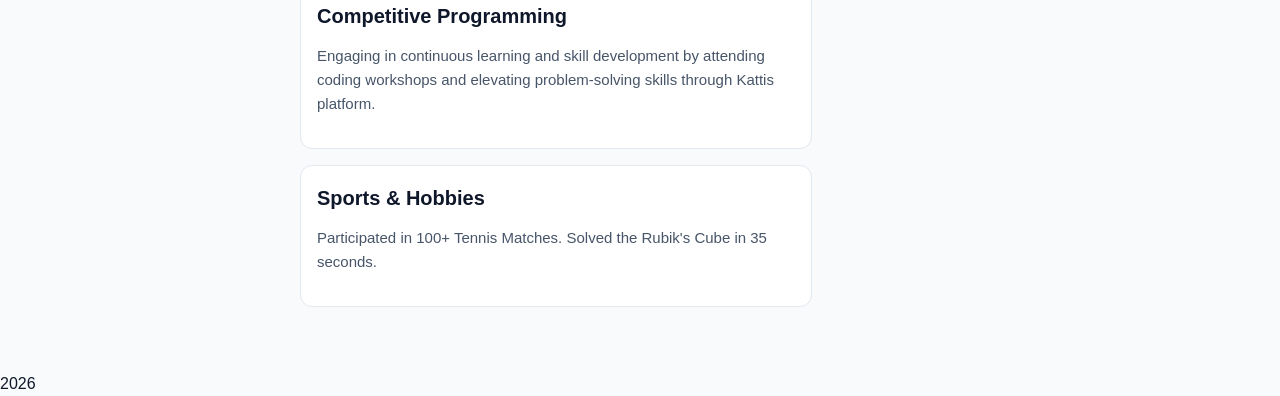
==== commit 4cc9fd81: "Add Publications section with SportsHCI paper and MSSE article Adds a new Publications section (nav " ====
--- a/index.html
+++ b/index.html
@@ -89,6 +89,10 @@
                 <a href="#projects-section" class="nav-link resume-nav">
                     <svg class="icon icon-stroke" viewBox="0 0 24 24" xmlns="http://www.w3.org/2000/svg"><path d="M17.25 6.75 22.5 12l-5.25 5.25m-10.5 0L1.5 12l5.25-5.25m7.5-3-4.5 16.5" /></svg>
                     Projects
+                </a>
+                <a href="#publications" class="nav-link resume-nav">
+                    <svg class="icon icon-stroke" viewBox="0 0 24 24" xmlns="http://www.w3.org/2000/svg"><path d="M19.5 14.25v-2.625a3.375 3.375 0 0 0-3.375-3.375h-1.5A1.125 1.125 0 0 1 13.5 7.125v-1.5a3.375 3.375 0 0 0-3.375-3.375H8.25m0 12.75h7.5m-7.5 3H12M10.5 2.25H5.625c-.621 0-1.125.504-1.125 1.125v17.25c0 .621.504 1.125 1.125 1.125h12.75c.621 0 1.125-.504 1.125-1.125V11.25a9 9 0 0 0-9-9Z" /></svg>
+                    Publications
                 </a>
                 <a href="#education" class="nav-link resume-nav">
                     <svg class="icon icon-stroke" viewBox="0 0 24 24" xmlns="http://www.w3.org/2000/svg"><path d="M4.26 10.147L12 14.64l7.74-4.493a4.5 4.5 0 0 1 4.5 0l.26.151a.75.75 0 0 1 0 1.299l-12 6.975a.75.75 0 0 1-.75 0l-12-6.975a.75.75 0 0 1 0-1.299l.26-.151a4.5 4.5 0 0 1 4.5 0Z" /><path d="M4.5 16.5v1.875a1.125 1.125 0 0 0 1.125 1.125h12.75A1.125 1.125 0 0 0 19.5 18.375V16.5M12 3v1.5m0 9V18m-3-5.25h6" /></svg>
@@ -255,6 +259,14 @@
                             </div>
                         </section>
 
+                        <!-- Publications Section -->
+                        <section id="publications" class="section">
+                            <h2 class="section-title">Publications</h2>
+                            <div id="publications-container">
+                                <!-- Populated by content-loader.js -->
+                            </div>
+                        </section>
+
                         <!-- Skills Section -->
                         <section id="skills" class="section">
                             <h2 class="section-title">Skills</h2>
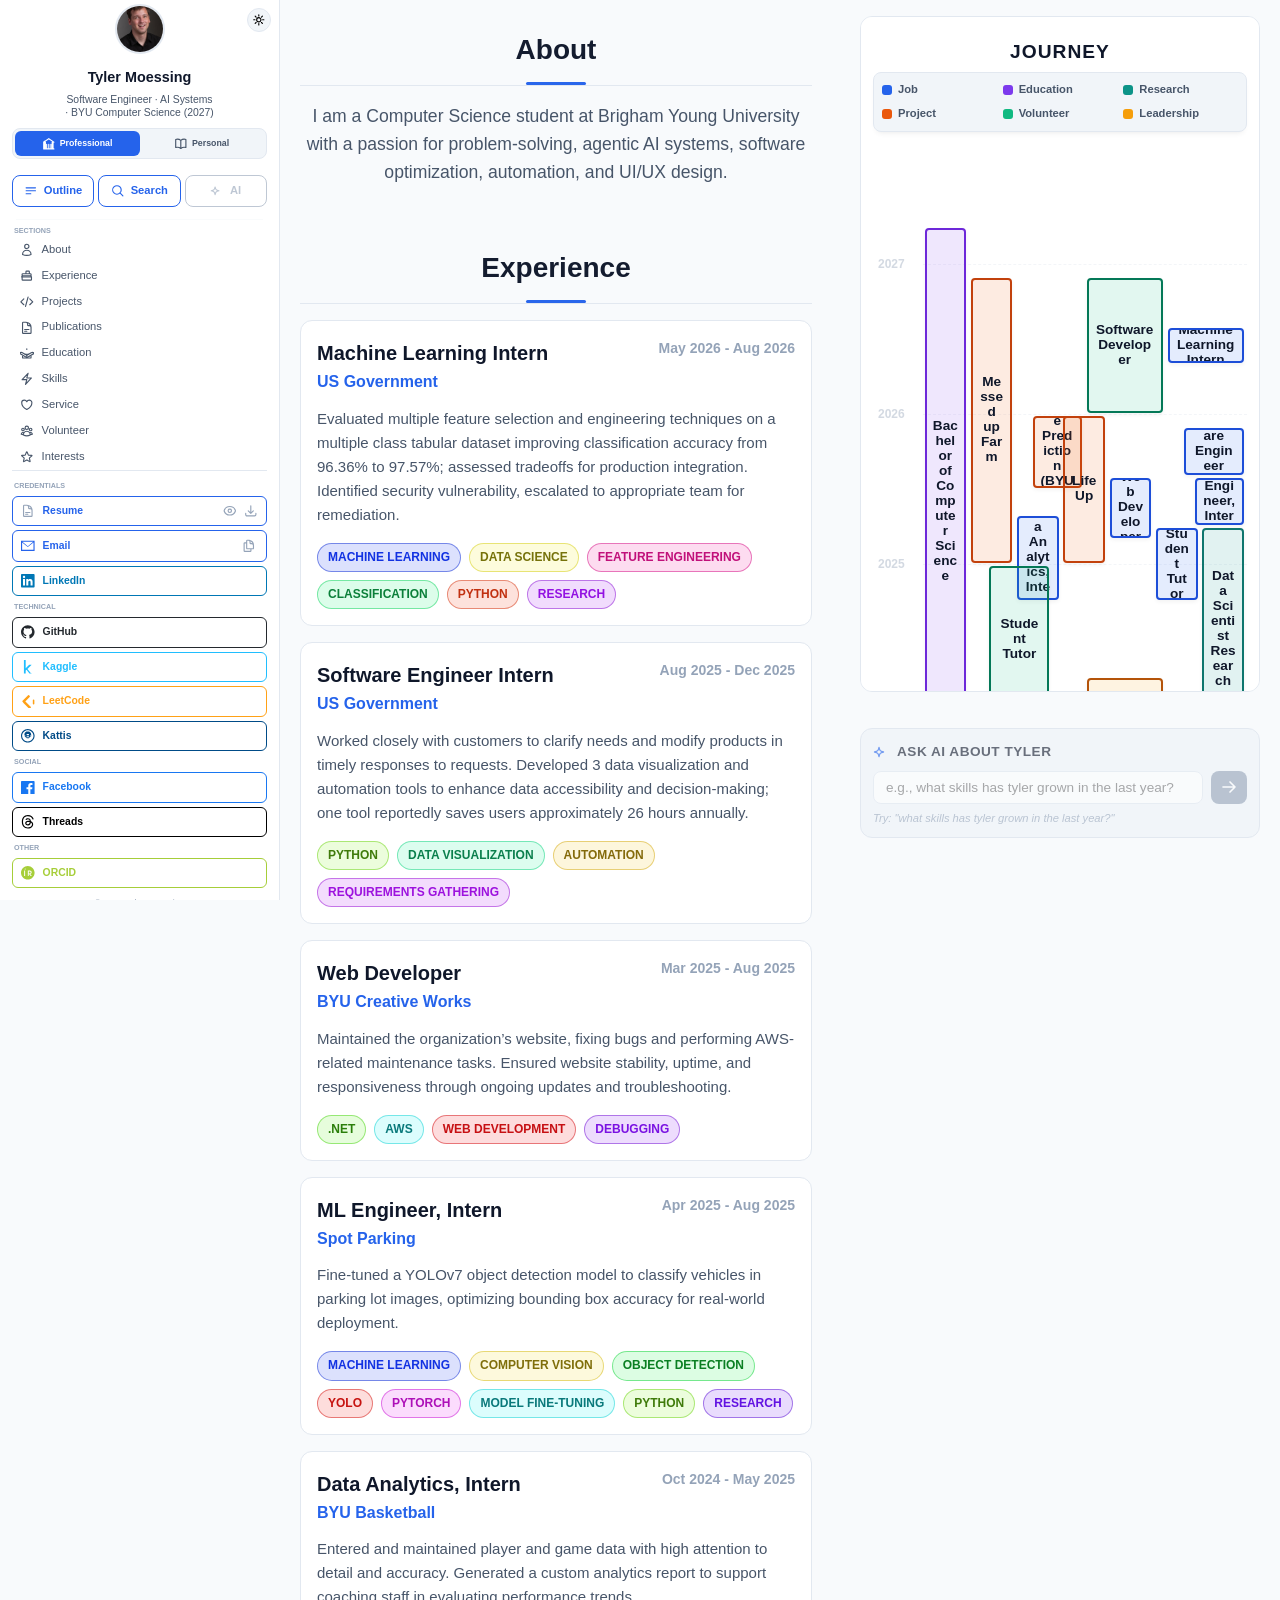
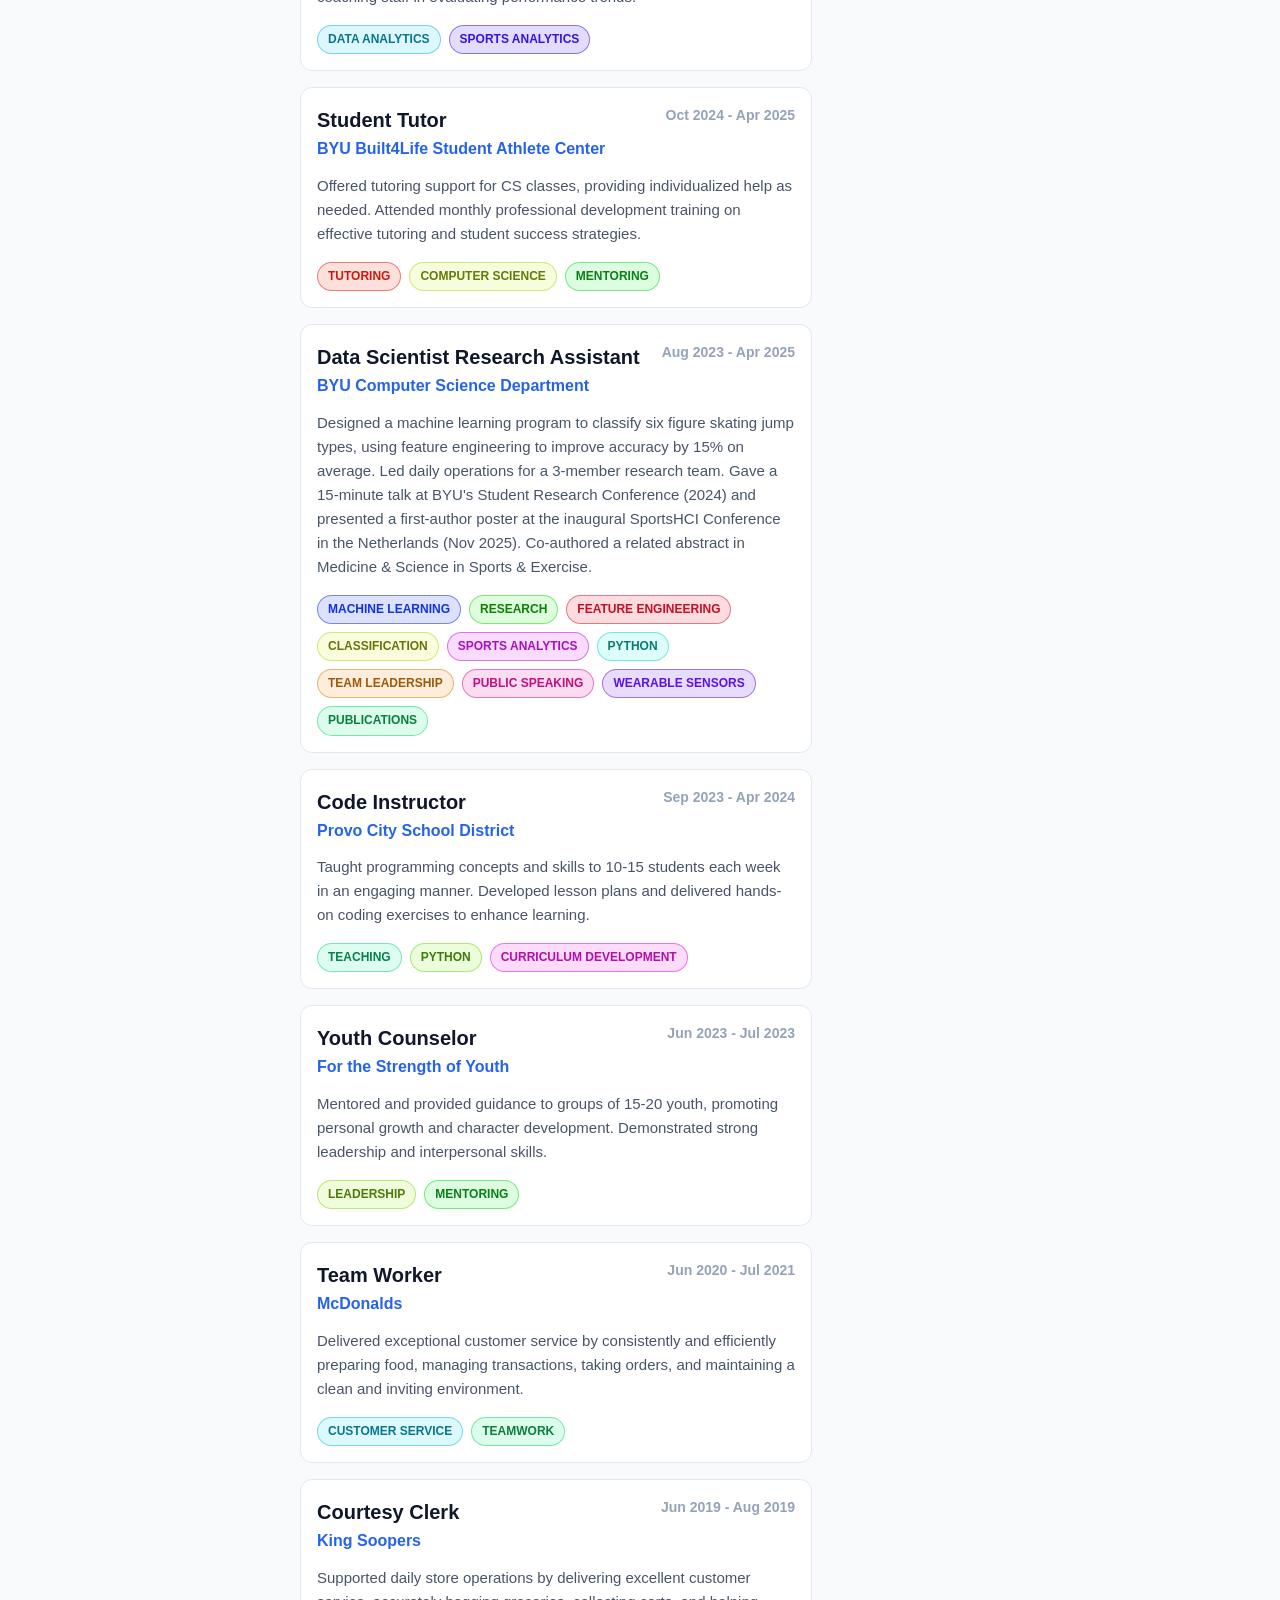
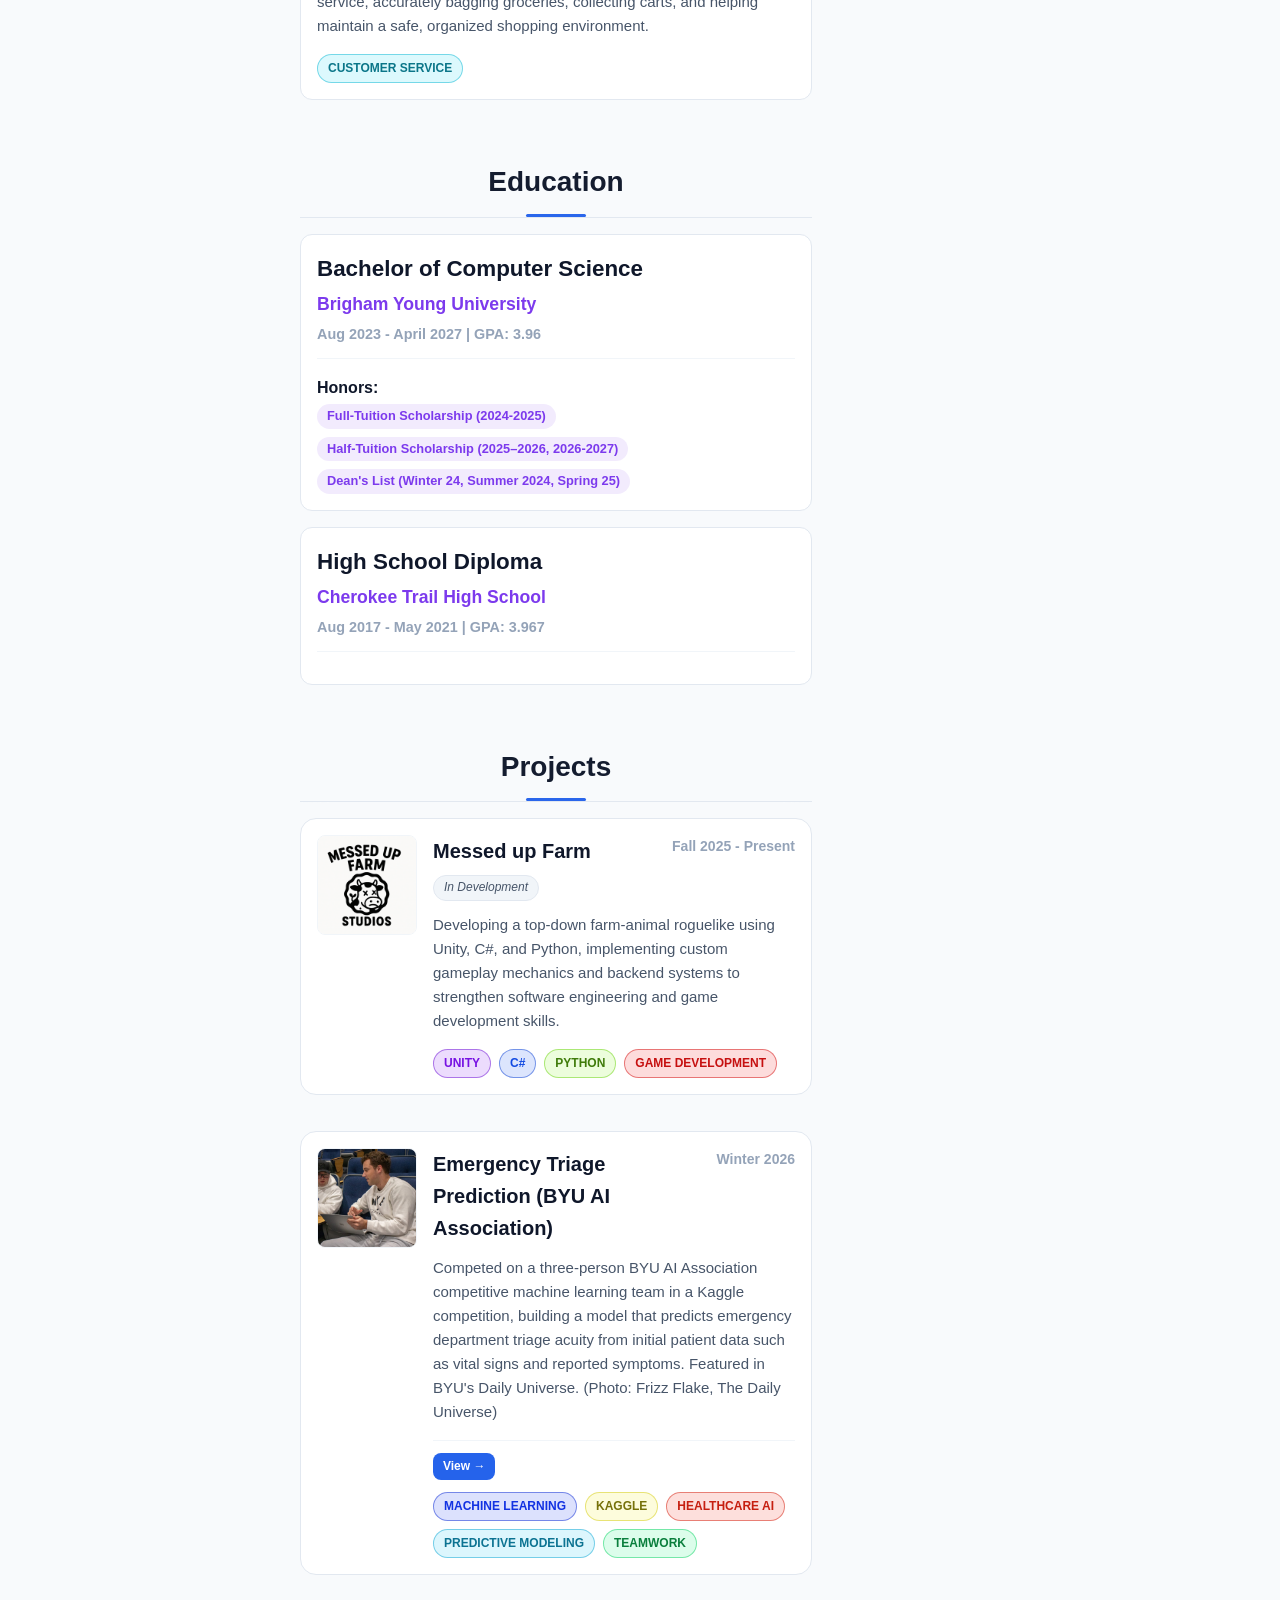
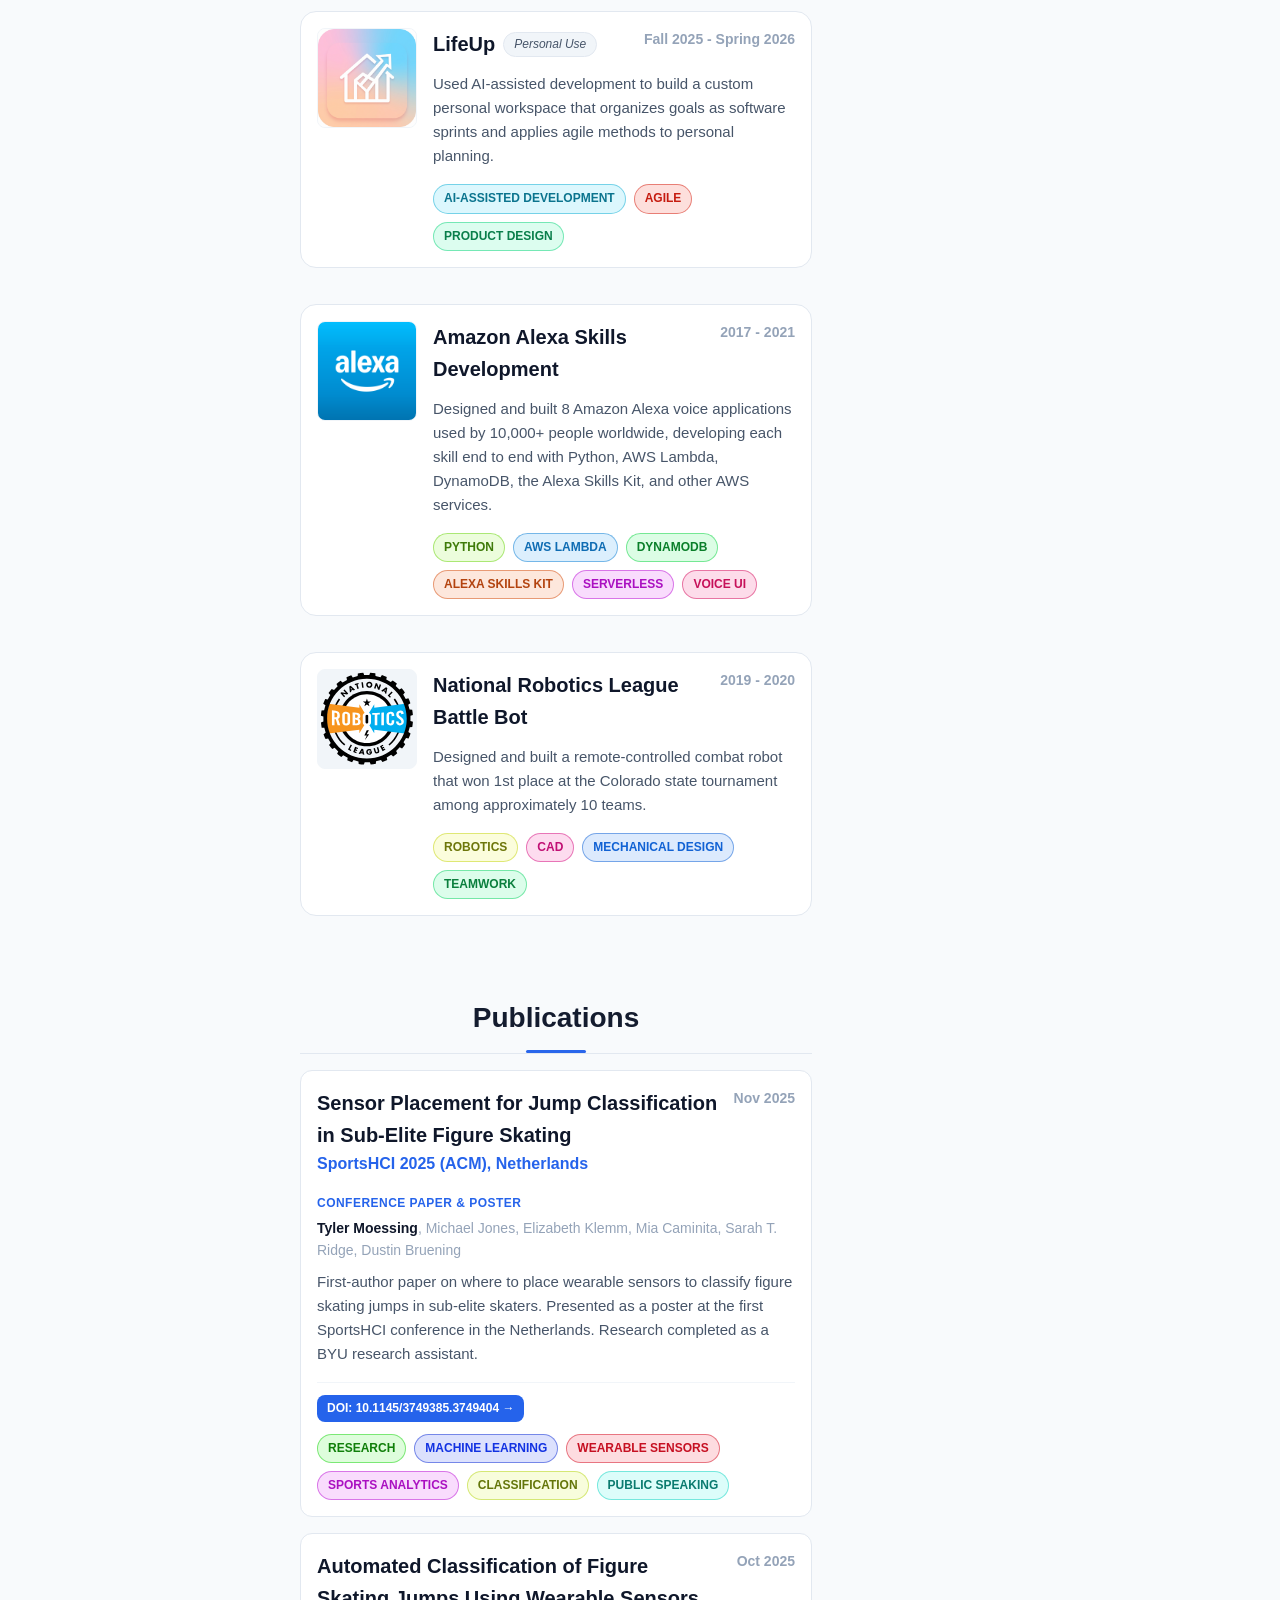
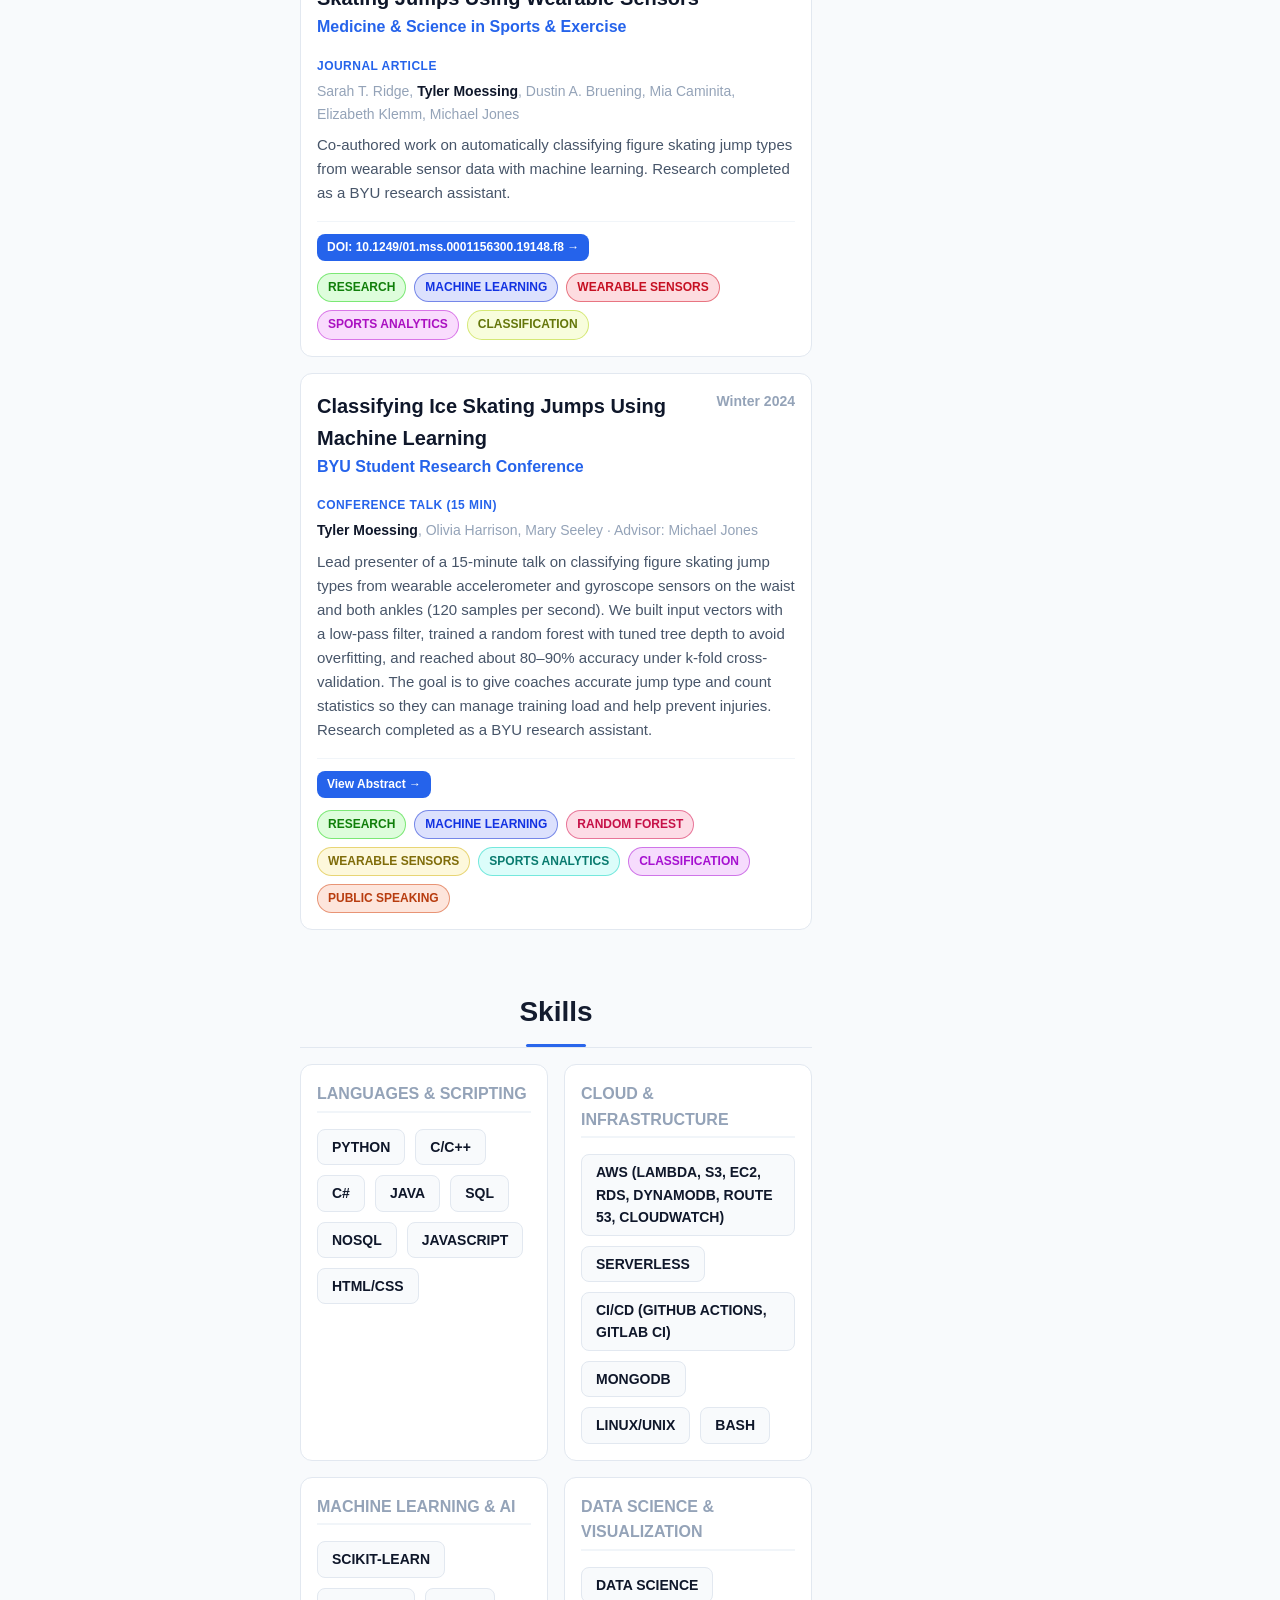
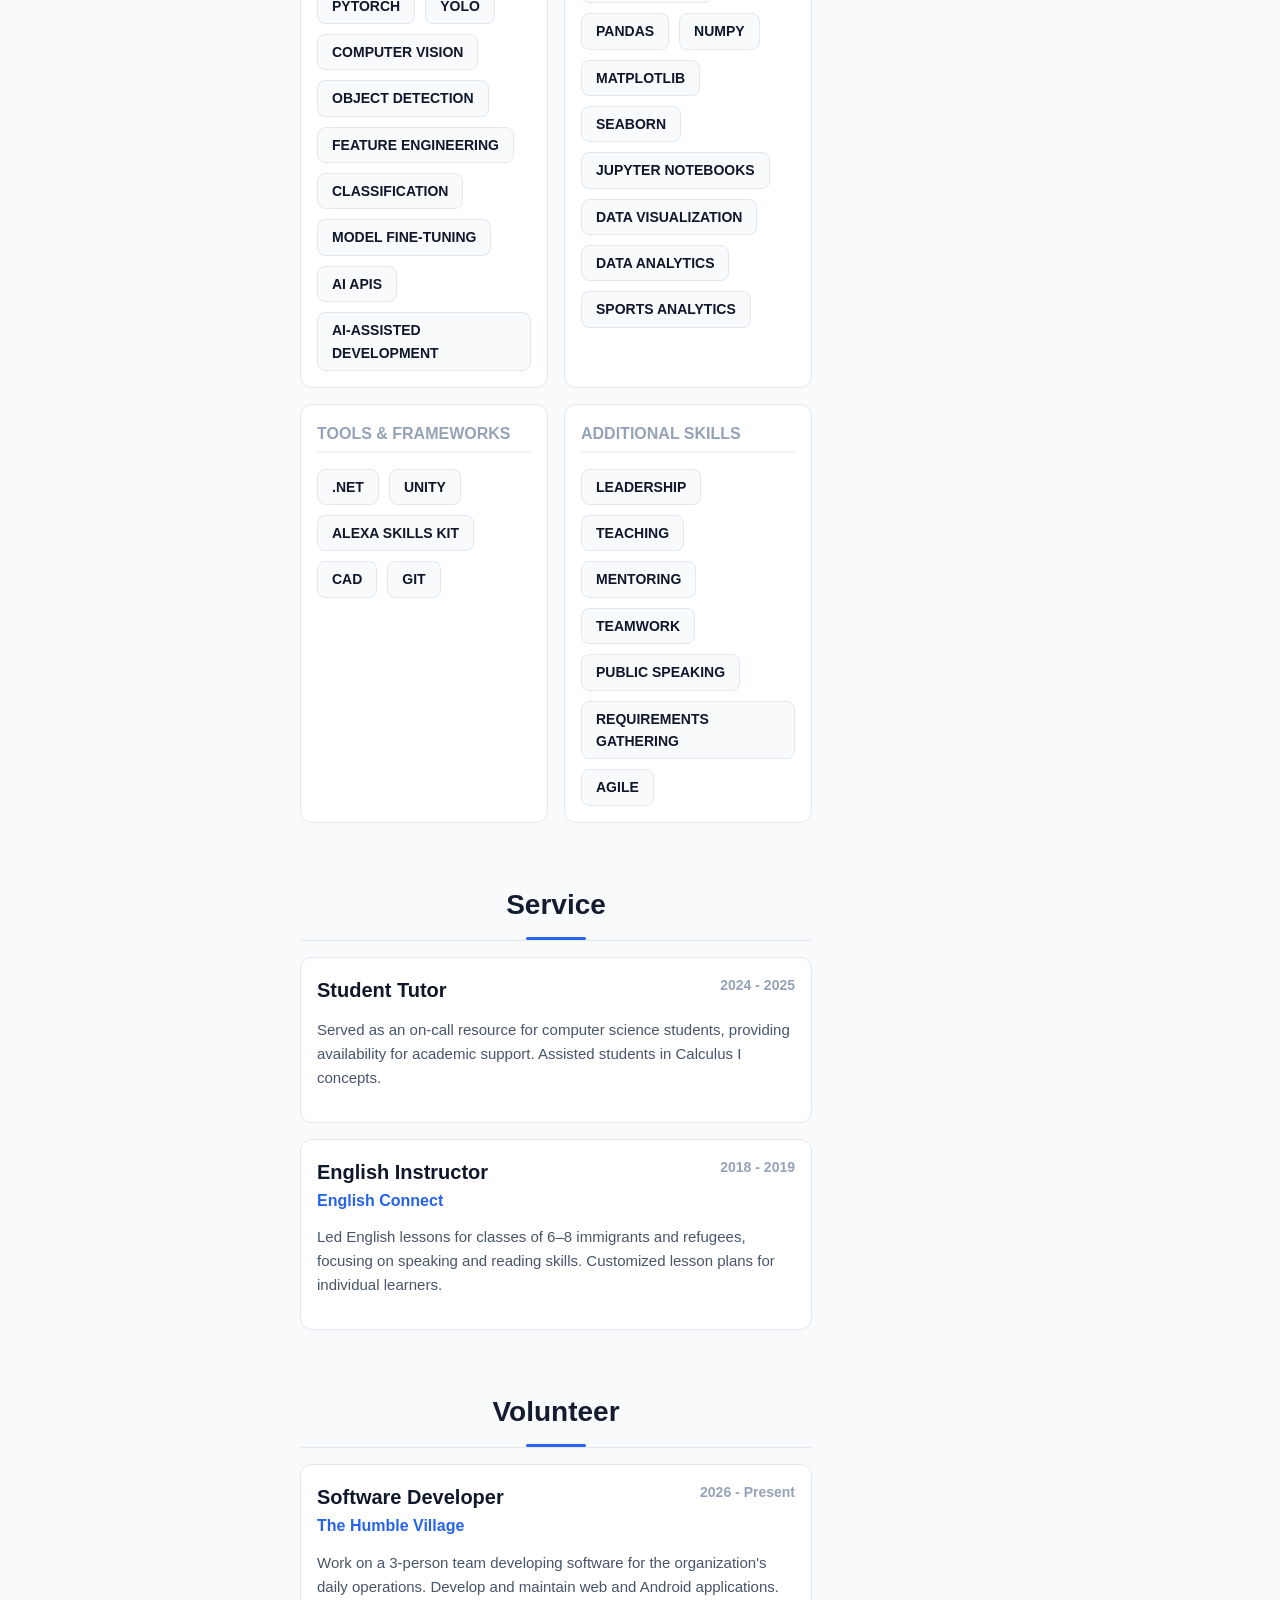
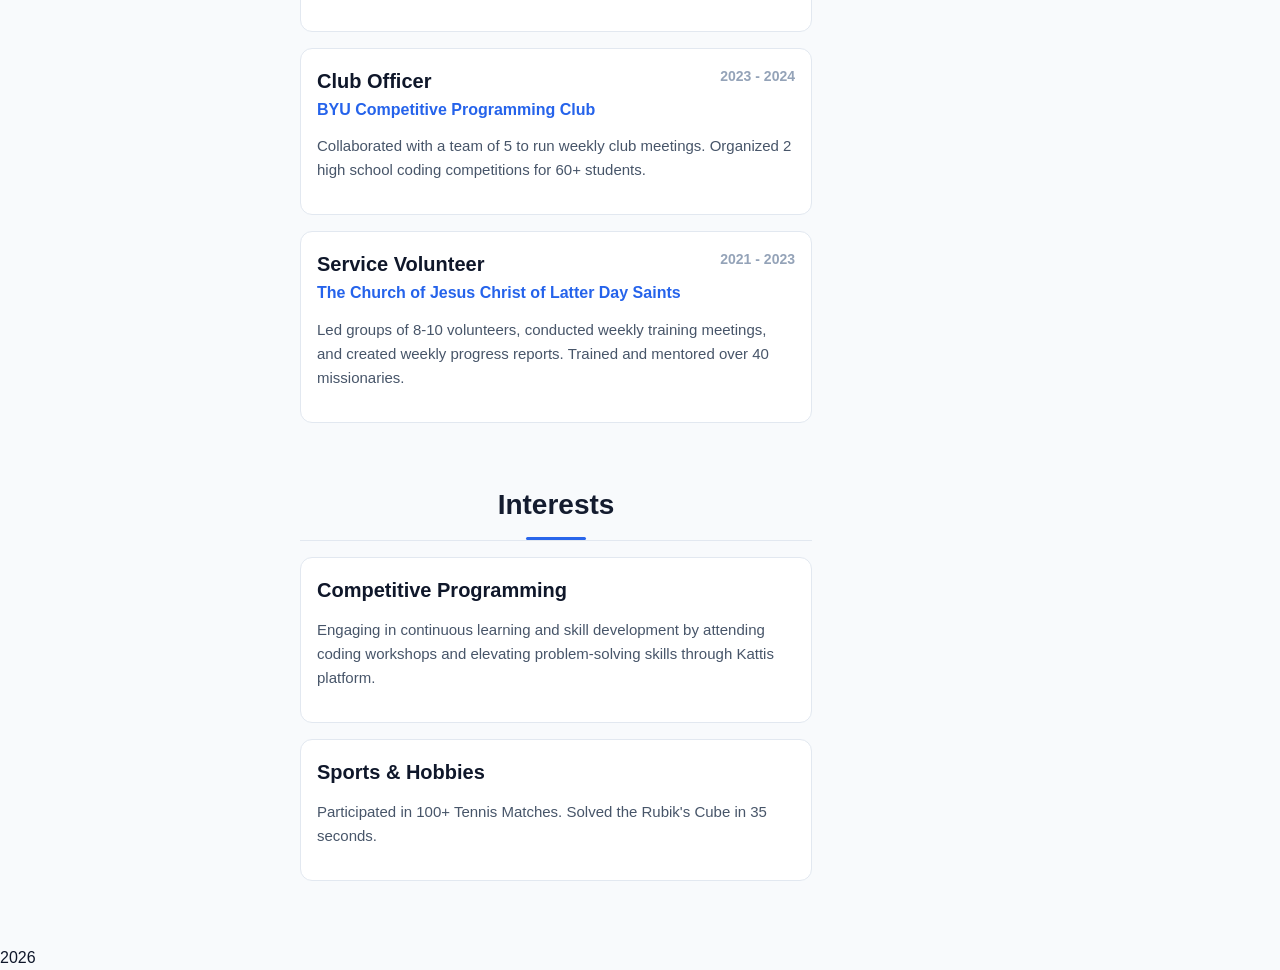
==== commit d9ac2598: "Add GoatCounter analytics for hash routes and key click events Counts each hash route as its own pag" ====
--- a/index.html
+++ b/index.html
@@ -32,15 +32,15 @@
                 </div>
 
                 <div class="mobile-core-links">
-                    <a href="#" class="mobile-action-link resume-link resume-view" title="View Resume">
+                    <a href="#" class="mobile-action-link resume-link resume-view" title="View Resume" data-gc-event="out-resume-view">
                         <svg class="icon icon-stroke" viewBox="0 0 24 24" xmlns="http://www.w3.org/2000/svg"><path d="M19.5 14.25v-2.625a3.375 3.375 0 0 0-3.375-3.375h-1.5A1.125 1.125 0 0 1 13.5 7.125v-1.5a3.375 3.375 0 0 0-3.375-3.375H8.25m0 12.75h7.5m-7.5 3H12M10.5 2.25H5.625c-.621 0-1.125.504-1.125 1.125v17.25c0 .621.504 1.125 1.125 1.125h12.75c.621 0 1.125-.504 1.125-1.125V11.25a9 9 0 0 0-9-9Z" /></svg>
                         Resume
                     </a>
-                    <a href="#" class="mobile-action-link email" title="Email">
+                    <a href="#" class="mobile-action-link email" title="Email" data-gc-event="out-email">
                         <svg class="icon icon-fill" viewBox="0 0 24 24" xmlns="http://www.w3.org/2000/svg"><path d="M0 3v18h24V3H0zm21.518 2L12 12.713 2.482 5h19.036zM2 19V6.183l10 8.116 10-8.116V19H2z"/></svg>
                         Email
                     </a>
-                    <a href="#" class="mobile-action-link linkedin" target="_blank" title="LinkedIn">
+                    <a href="#" class="mobile-action-link linkedin" target="_blank" title="LinkedIn" data-gc-event="out-linkedin">
                         <svg class="icon icon-fill" viewBox="0 0 24 24" xmlns="http://www.w3.org/2000/svg"><path d="M20.447 20.452h-3.554v-5.569c0-1.328-.027-3.037-1.852-3.037-1.853 0-2.136 1.445-2.136 2.939v5.667H9.351V9h3.414v1.561h.046c.477-.9 1.637-1.85 3.37-1.85 3.601 0 4.267 2.37 4.267 5.455v6.286zM5.337 7.433c-1.144 0-2.063-.926-2.063-2.065 0-1.138.92-2.063 2.063-2.063 1.14 0 2.064.925 2.064 2.063 0 1.139-.925 2.065-2.064 2.065zm1.782 13.019H3.555V9h3.564v11.452zM22.225 0H1.771C.792 0 0 .774 0 1.729v20.542C0 23.227.792 24 1.771 24h20.451C23.2 24 24 23.227 24 22.271V1.729C24 .774 23.2 0 22.222 0h.003z"/></svg>
                         LinkedIn
                     </a>
@@ -50,11 +50,11 @@
             <nav class="nav-links">
                 <div class="toggle-container">
                     <div class="toggle-slider"></div>
-                    <button onclick="switchView('resume')" class="toggle-btn active" id="btn-resume">
+                    <button onclick="switchView('resume')" class="toggle-btn active" id="btn-resume" data-gc-event="toggle-professional">
                         <svg class="icon icon-stroke" viewBox="0 0 24 24" xmlns="http://www.w3.org/2000/svg"><path d="M12 21v-8.25M15.75 21v-8.25M8.25 21v-8.25M3 9l9-6 9 6m-1.5 12V10.332A4.833 4.833 0 0 1 18 9v12m-12 0V9a4.833 4.833 0 0 1-1.5 1.332V21M3 21h18M3 9v12m0-12a4.833 4.833 0 0 1 1.5-1.332V9A4.833 4.833 0 0 1 3 9Z" /></svg>
                         Professional
                     </button>
-                    <button onclick="switchView('library')" class="toggle-btn" id="btn-library">
+                    <button onclick="switchView('library')" class="toggle-btn" id="btn-library" data-gc-event="toggle-personal">
                         <svg class="icon icon-stroke" viewBox="0 0 24 24" xmlns="http://www.w3.org/2000/svg"><path d="M12 6.042A8.967 8.967 0 0 0 6 3.75c-1.052 0-2.062.18-3 .512v14.25A8.987 8.987 0 0 1 6 18c2.305 0 4.408.867 6 2.292m0-14.25a8.966 8.966 0 0 1 6-2.292c1.052 0 2.062.18 3 .512v14.25A8.987 8.987 0 0 0 18 18c-2.305 0-4.408.867-6 2.292m0-14.25v14.25" /></svg>
                         Personal
                     </button>
@@ -137,26 +137,26 @@
 
             <div class="social-links">
                 <div class="sidebar-link-header">Credentials</div>
-                <div class="social-link resume-combined-link">
+                <div class="social-link resume-combined-link" data-gc-event="out-resume-view" data-gc-title="View Resume">
                     <svg class="icon icon-stroke" viewBox="0 0 24 24" xmlns="http://www.w3.org/2000/svg"><path d="M19.5 14.25v-2.625a3.375 3.375 0 0 0-3.375-3.375h-1.5A1.125 1.125 0 0 1 13.5 7.125v-1.5a3.375 3.375 0 0 0-3.375-3.375H8.25m0 12.75h7.5m-7.5 3H12M10.5 2.25H5.625c-.621 0-1.125.504-1.125 1.125v17.25c0 .621.504 1.125 1.125 1.125h12.75c.621 0 1.125-.504 1.125-1.125V11.25a9 9 0 0 0-9-9Z" /></svg>
                     <span class="label">Resume</span>
                     <div class="resume-actions-compact">
-                        <a href="#" target="_blank" class="resume-view" title="View Resume">
+                        <a href="#" target="_blank" class="resume-view" title="View Resume" data-gc-event="out-resume-view">
                             <svg class="icon icon-stroke" viewBox="0 0 24 24" xmlns="http://www.w3.org/2000/svg"><path d="M2.036 12.322a1.012 1.012 0 0 1 0-.639C3.423 7.51 7.36 4.5 12 4.5c4.638 0 8.573 3.007 9.963 7.178.07.207.07.431 0 .639C20.577 16.49 16.64 19.5 12 19.5c-4.638 0-8.573-3.007-9.963-7.178Z" /><path d="M15 12a3 3 0 1 1-6 0 3 3 0 0 1 6 0Z" /></svg>
                         </a>
-                        <a href="#" target="_blank" class="resume-download" title="Download Resume">
+                        <a href="#" target="_blank" class="resume-download" title="Download Resume" data-gc-event="out-resume">
                             <svg class="icon icon-stroke" viewBox="0 0 24 24" xmlns="http://www.w3.org/2000/svg"><path d="M3 16.5v2.25A2.25 2.25 0 0 0 5.25 21h13.5A2.25 2.25 0 0 0 21 18.75V16.5M7.5 12l4.5 4.5m0 0 4.5-4.5M12 3v13.5" /></svg>
                         </a>
                     </div>
                 </div>
-                <a href="#" class="social-link email">
+                <a href="#" class="social-link email" data-gc-event="out-email" data-gc-title="Email">
                     <svg class="icon icon-fill" viewBox="0 0 24 24" xmlns="http://www.w3.org/2000/svg"><path d="M0 3v18h24V3H0zm21.518 2L12 12.713 2.482 5h19.036zM2 19V6.183l10 8.116 10-8.116V19H2z"/></svg>
                     <span class="label">Email</span>
-                    <button class="copy-btn" title="Copy Email" onclick="event.preventDefault(); event.stopPropagation(); copyLink(this)">
+                    <button class="copy-btn" title="Copy Email" data-gc-event="copy-email" onclick="event.preventDefault(); event.stopPropagation(); copyLink(this)">
                         <svg class="icon icon-stroke" viewBox="0 0 24 24" xmlns="http://www.w3.org/2000/svg"><path d="M15.75 17.25v3.375c0 .621-.504 1.125-1.125 1.125h-9.75a1.125 1.125 0 0 1-1.125-1.125V7.875c0-.621.504-1.125 1.125-1.125H6.75a9.06 9.06 0 0 1 1.5.124m7.5 10.376h3.375c.621 0 1.125-.504 1.125-1.125V11.25c0-4.46-3.243-8.161-7.5-8.876a9.06 9.06 0 0 0-1.5-.124H9.375c-.621 0-1.125.504-1.125 1.125v3.5m7.5 10.375H9.375a1.125 1.125 0 0 1-1.125-1.125v-9.25m12 6.625v-1.875a3.375 3.375 0 0 0-3.375-3.375h-1.5a1.125 1.125 0 0 1-1.125-1.125v-1.5a3.375 3.375 0 0 0-3.375-3.375H9.75" /></svg>
                     </button>
                 </a>
-                <a href="#" target="_blank" class="social-link linkedin">
+                <a href="#" target="_blank" class="social-link linkedin" data-gc-event="out-linkedin" data-gc-title="LinkedIn">
                     <svg class="icon icon-fill" viewBox="0 0 24 24" xmlns="http://www.w3.org/2000/svg"><path d="M20.447 20.452h-3.554v-5.569c0-1.328-.027-3.037-1.852-3.037-1.853 0-2.136 1.445-2.136 2.939v5.667H9.351V9h3.414v1.561h.046c.477-.9 1.637-1.85 3.37-1.85 3.601 0 4.267 2.37 4.267 5.455v6.286zM5.337 7.433c-1.144 0-2.063-.926-2.063-2.065 0-1.138.92-2.063 2.063-2.063 1.14 0 2.064.925 2.064 2.063 0 1.139-.925 2.065-2.064 2.065zm1.782 13.019H3.555V9h3.564v11.452zM22.225 0H1.771C.792 0 0 .774 0 1.729v20.542C0 23.227.792 24 1.771 24h20.451C23.2 24 24 23.227 24 22.271V1.729C24 .774 23.2 0 22.222 0h.003z"/></svg>
                     LinkedIn
                 </a>
@@ -167,7 +167,7 @@
 
                 <div id="extra-social-links">
                     <div class="sidebar-link-header">Technical</div>
-                    <a href="#" target="_blank" class="social-link github">
+                    <a href="#" target="_blank" class="social-link github" data-gc-event="out-github" data-gc-title="GitHub">
                         <svg class="icon icon-fill" viewBox="0 0 24 24" xmlns="http://www.w3.org/2000/svg"><path d="M12 .297c-6.63 0-12 5.373-12 12 0 5.303 3.438 9.8 8.205 11.385.6.113.82-.258.82-.577 0-.285-.01-1.04-.015-2.04-3.338.724-4.042-1.61-4.042-1.61C4.422 18.07 3.633 17.7 3.633 17.7c-1.087-.744.084-.729.084-.729 1.205.084 1.838 1.236 1.838 1.236 1.07 1.835 2.809 1.305 3.495.998.108-.776.417-1.305.76-1.605-2.665-.3-5.466-1.332-5.466-5.93 0-1.31.465-2.38 1.235-3.22-.135-.303-.54-1.523.105-3.176 0 0 1.005-.322 3.3 1.23.96-.267 1.98-.399 3-.405 1.02.006 2.04.138 3 .405 2.28-1.552 3.285-1.23 3.285-1.23.645 1.653.24 2.873.12 3.176.765.84 1.23 1.91 1.23 3.22 0 4.61-2.805 5.625-5.475 5.92.42.36.81 1.096.81 2.22 0 1.606-.015 2.896-.015 3.286 0 .315.21.69.825.57C20.565 22.092 24 17.592 24 12.297c0-6.627-5.373-12-12-12"/></svg>
                         GitHub
                     </a>
@@ -346,10 +346,10 @@
                     <div class="personal-toggle-container">
                         <div class="toggle-container personal-sub-toggle">
                             <div class="toggle-slider" id="personal-sub-slider"></div>
-                            <button onclick="switchPersonalView('picks')" class="toggle-btn active" id="btn-picks">
+                            <button onclick="switchPersonalView('picks')" class="toggle-btn active" id="btn-picks" data-gc-event="toggle-picks">
                                 Sick Picks & Plugs
                             </button>
-                            <button onclick="switchPersonalView('creations')" class="toggle-btn" id="btn-creations">
+                            <button onclick="switchPersonalView('creations')" class="toggle-btn" id="btn-creations" data-gc-event="toggle-creations">
                                 Creations
                             </button>
                         </div>
